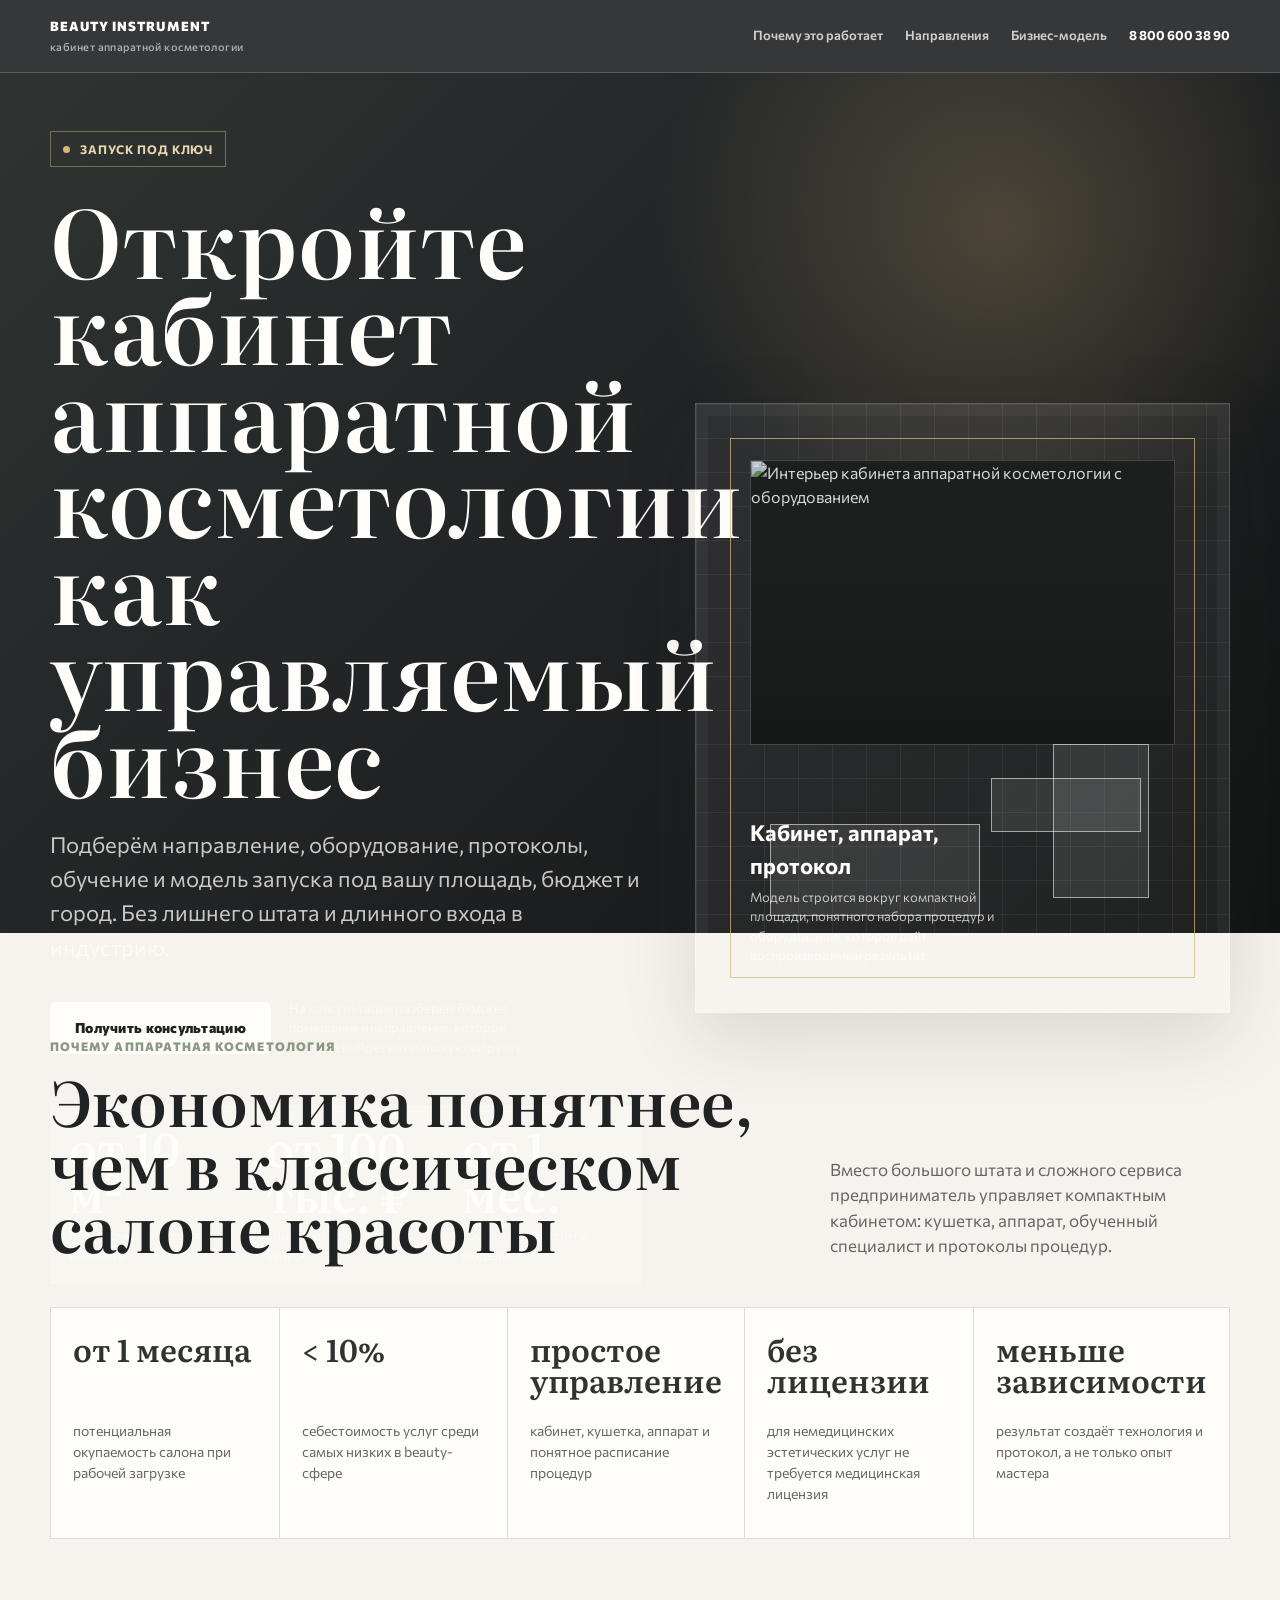
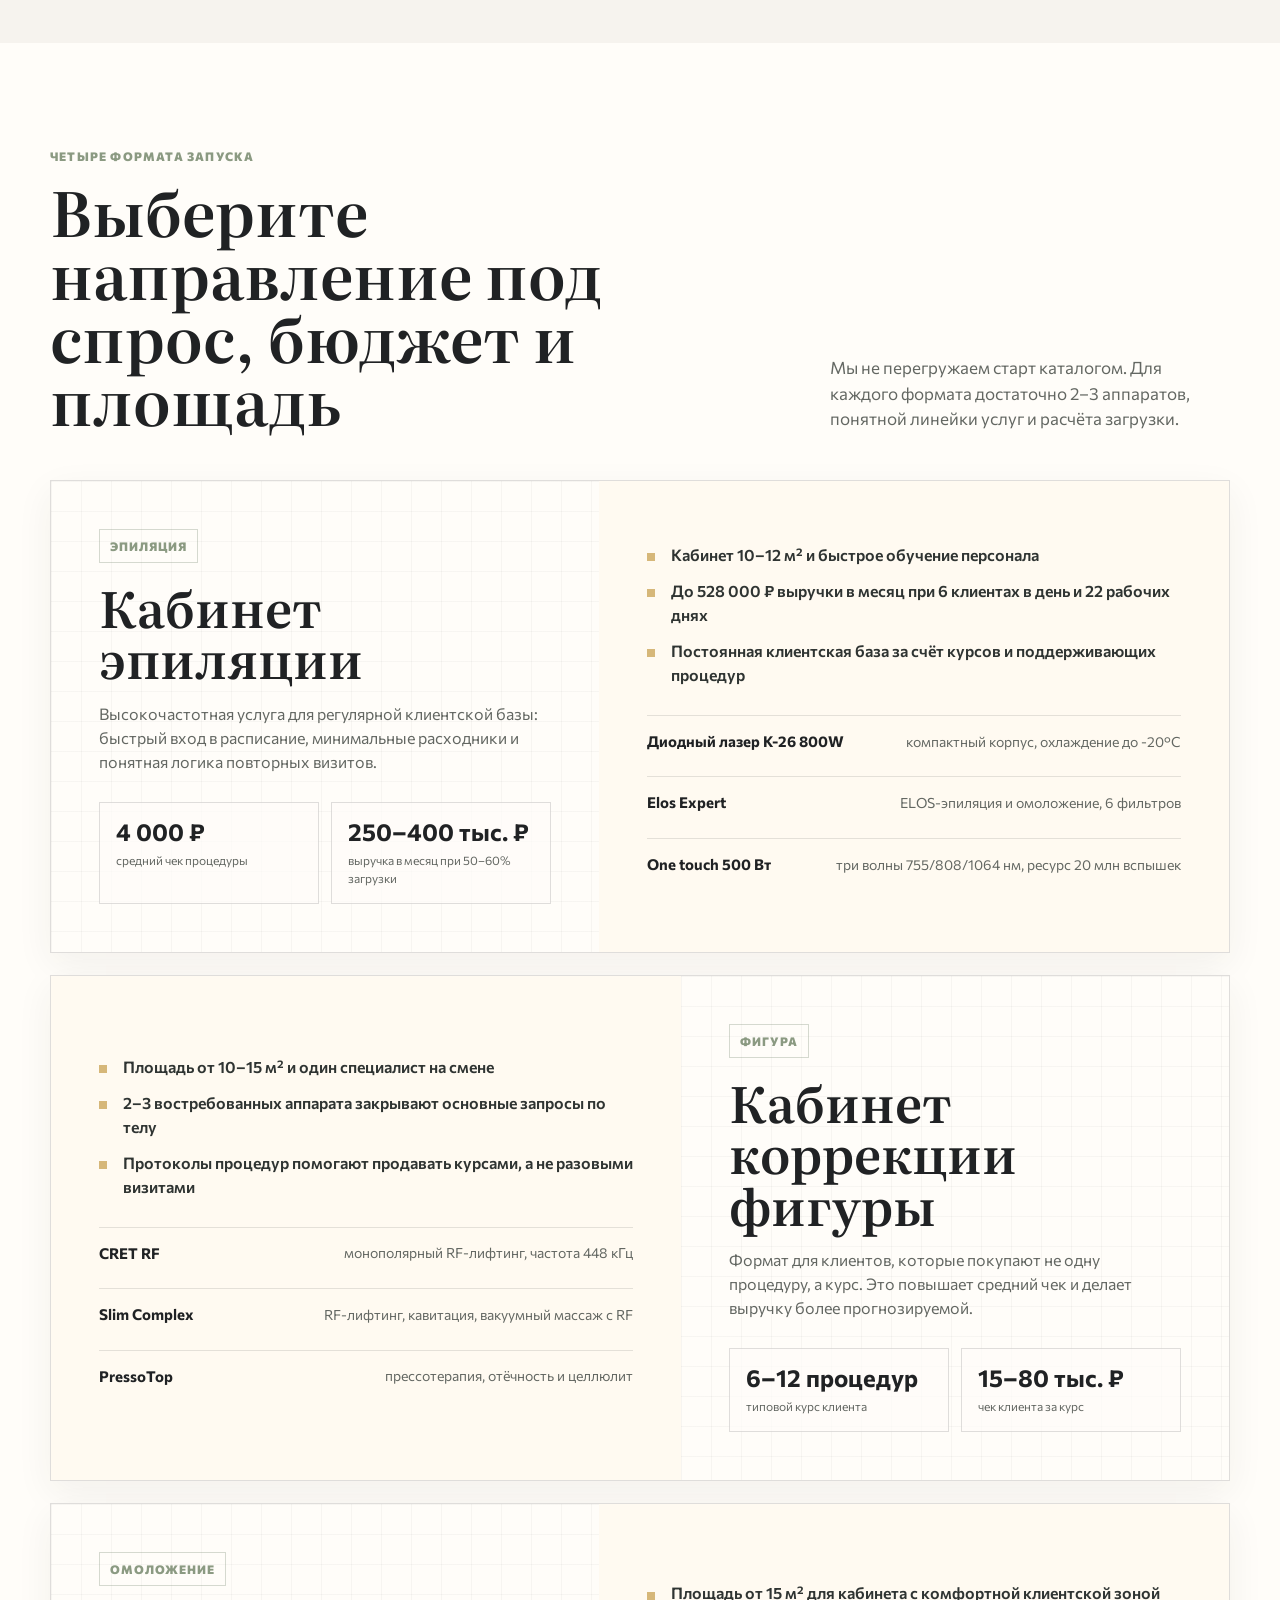
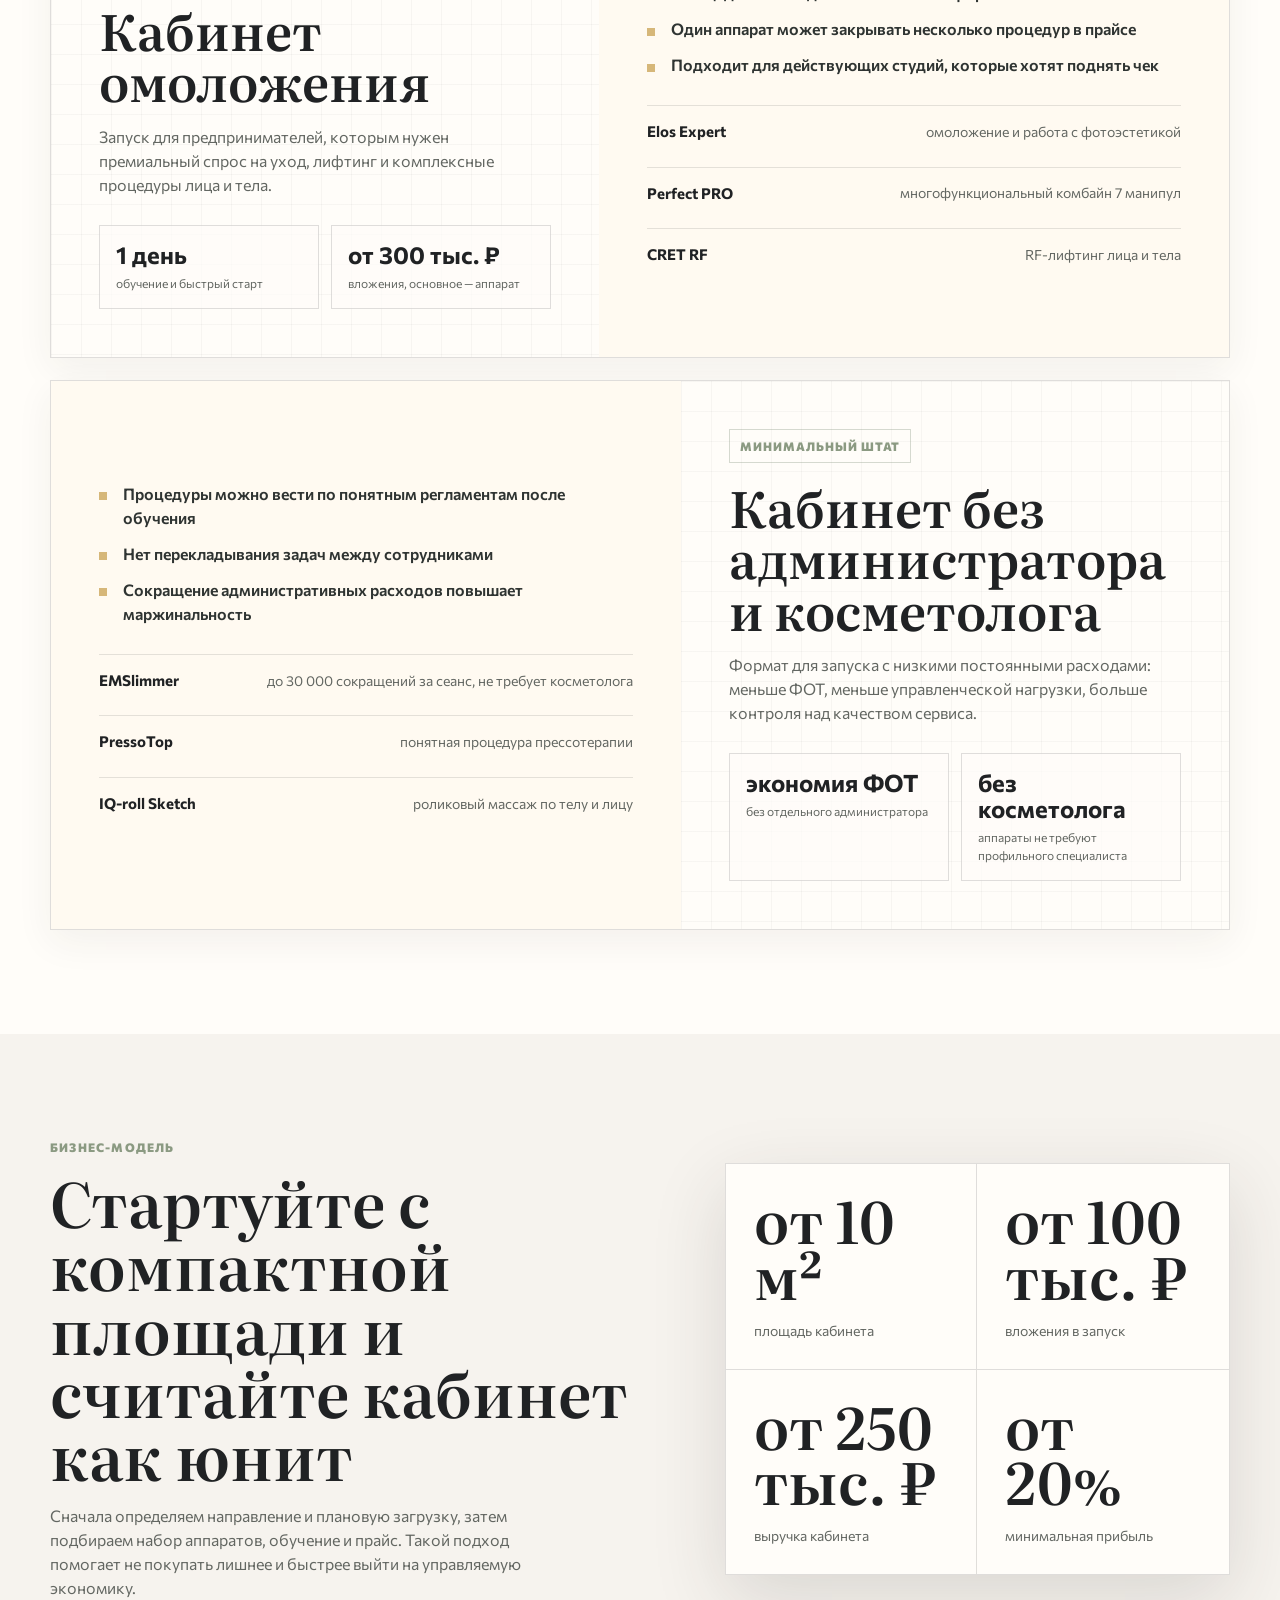
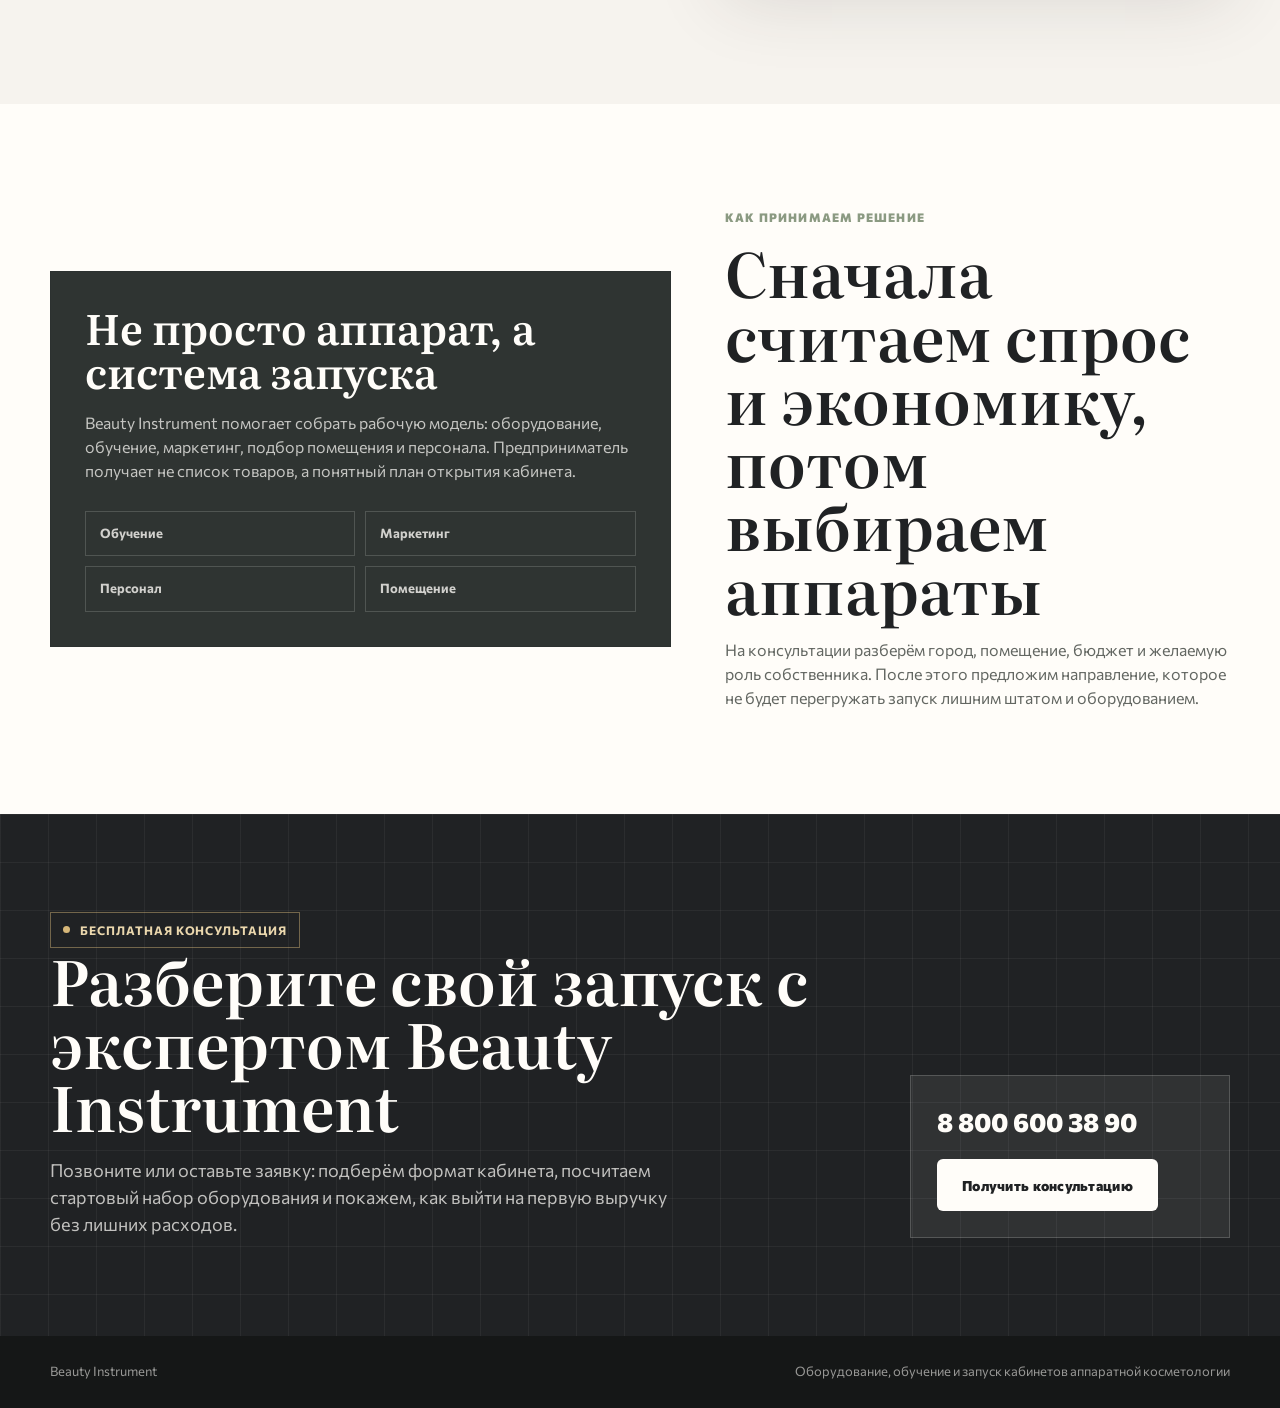
==== index.html @ 7bd79a5d "Build franchise landing page" ====
<!doctype html>
<html lang="ru">
<head>
  <meta charset="utf-8">
  <meta name="viewport" content="width=device-width, initial-scale=1">
  <meta name="description" content="Запуск кабинета аппаратной косметологии: оборудование, обучение, протоколы и бизнес-модель для предпринимателей.">
  <title>Запуск кабинета аппаратной косметологии | Beauty Instrument</title>
  <link rel="preconnect" href="https://fonts.googleapis.com">
  <link rel="preconnect" href="https://fonts.gstatic.com" crossorigin>
  <link href="https://fonts.googleapis.com/css2?family=Commissioner:wght@400;500;600;700;800&family=Literata:opsz,wght@7..72,500;7..72,600&display=swap" rel="stylesheet">
  <style>
    :root {
      --ink: #202224;
      --muted: #636762;
      --soft: #f6f3ee;
      --porcelain: #fffdf9;
      --champagne: #d6b779;
      --sage: #8b9a82;
      --graphite: #2f3432;
      --line: rgba(32, 34, 36, .14);
      --shadow: 0 24px 70px rgba(48, 45, 39, .14);
      --radius: 6px;
      --max: 1180px;
    }

    * {
      box-sizing: border-box;
    }

    html {
      scroll-behavior: smooth;
    }

    body {
      margin: 0;
      color: var(--ink);
      background: var(--porcelain);
      font-family: "Commissioner", system-ui, -apple-system, BlinkMacSystemFont, "Segoe UI", sans-serif;
      line-height: 1.5;
      text-rendering: optimizeLegibility;
    }

    body::before {
      content: "";
      position: fixed;
      inset: 0;
      pointer-events: none;
      opacity: .38;
      background-image:
        linear-gradient(rgba(32, 34, 36, .045) 1px, transparent 1px),
        linear-gradient(90deg, rgba(32, 34, 36, .045) 1px, transparent 1px);
      background-size: 48px 48px;
      mask-image: linear-gradient(to bottom, #000 0%, transparent 70%);
      z-index: -1;
    }

    a {
      color: inherit;
      text-decoration: none;
    }

    img {
      display: block;
      max-width: 100%;
    }

    .page {
      overflow: hidden;
    }

    .nav {
      position: sticky;
      top: 0;
      z-index: 20;
      border-bottom: 1px solid rgba(255, 255, 255, .18);
      background: rgba(32, 34, 36, .9);
      color: #fffdf9;
      backdrop-filter: blur(18px);
    }

    .nav__inner {
      width: min(var(--max), calc(100% - 40px));
      min-height: 72px;
      margin: 0 auto;
      display: flex;
      align-items: center;
      justify-content: space-between;
      gap: 24px;
    }

    .brand {
      display: grid;
      gap: 2px;
      font-weight: 800;
      letter-spacing: .08em;
      text-transform: uppercase;
      font-size: 13px;
    }

    .brand span {
      color: rgba(255, 253, 249, .62);
      font-size: 11px;
      font-weight: 500;
      letter-spacing: .04em;
      text-transform: none;
    }

    .nav__links {
      display: flex;
      align-items: center;
      gap: 22px;
      color: rgba(255, 253, 249, .76);
      font-size: 13px;
      font-weight: 600;
    }

    .nav__phone {
      color: #fffdf9;
      font-weight: 700;
      white-space: nowrap;
    }

    .button {
      display: inline-flex;
      align-items: center;
      justify-content: center;
      min-height: 52px;
      padding: 0 24px;
      border: 1px solid transparent;
      border-radius: var(--radius);
      background: var(--ink);
      color: #fffdf9;
      font-size: 14px;
      font-weight: 800;
      letter-spacing: .02em;
      cursor: pointer;
      transition: transform .2s ease, box-shadow .2s ease, background .2s ease;
    }

    .button:hover {
      transform: translateY(-2px);
      box-shadow: 0 18px 38px rgba(32, 34, 36, .18);
      background: #111313;
    }

    .button:focus-visible,
    a:focus-visible {
      outline: 3px solid rgba(214, 183, 121, .78);
      outline-offset: 4px;
    }

    .button--light {
      background: #fffdf9;
      color: var(--ink);
      border-color: rgba(255, 253, 249, .42);
    }

    .button--light:hover {
      background: #f8efe0;
    }

    .hero {
      background:
        radial-gradient(circle at 78% 18%, rgba(214, 183, 121, .24), transparent 28%),
        linear-gradient(135deg, #2f3432 0%, #202224 52%, #121414 100%);
      color: #fffdf9;
    }

    .hero__inner {
      width: min(var(--max), calc(100% - 40px));
      min-height: calc(100vh - 72px);
      max-height: 860px;
      margin: 0 auto;
      display: grid;
      grid-template-columns: minmax(0, 1.05fr) minmax(360px, .95fr);
      gap: 54px;
      align-items: center;
      padding: 58px 0 70px;
    }

    .kicker {
      display: inline-flex;
      width: fit-content;
      align-items: center;
      gap: 10px;
      padding: 8px 12px;
      border: 1px solid rgba(214, 183, 121, .46);
      color: #ead7ad;
      font-size: 12px;
      font-weight: 700;
      letter-spacing: .08em;
      text-transform: uppercase;
    }

    .kicker::before {
      content: "";
      width: 7px;
      height: 7px;
      background: var(--champagne);
      border-radius: 50%;
    }

    h1,
    h2,
    h3,
    p {
      margin: 0;
    }

    h1 {
      max-width: 790px;
      margin-top: 28px;
      font-family: "Literata", Georgia, serif;
      font-size: clamp(44px, 7.4vw, 94px);
      line-height: .92;
      font-weight: 600;
    }

    .hero__lead {
      max-width: 610px;
      margin-top: 28px;
      color: rgba(255, 253, 249, .76);
      font-size: clamp(18px, 2vw, 22px);
      line-height: 1.55;
    }

    .hero__actions {
      display: flex;
      align-items: center;
      gap: 18px;
      flex-wrap: wrap;
      margin-top: 34px;
    }

    .hero__note {
      max-width: 260px;
      color: rgba(255, 253, 249, .62);
      font-size: 13px;
    }

    .hero__stats {
      display: grid;
      grid-template-columns: repeat(3, 1fr);
      gap: 1px;
      max-width: 650px;
      margin-top: 48px;
      background: rgba(255, 253, 249, .14);
      border: 1px solid rgba(255, 253, 249, .16);
    }

    .hero__stat {
      min-height: 116px;
      padding: 18px;
      background: rgba(255, 253, 249, .055);
    }

    .hero__stat strong {
      display: block;
      color: #fffdf9;
      font-family: "Literata", Georgia, serif;
      font-size: clamp(28px, 4vw, 46px);
      line-height: 1;
      font-weight: 600;
    }

    .hero__stat span {
      display: block;
      margin-top: 10px;
      color: rgba(255, 253, 249, .68);
      font-size: 13px;
    }

    .cabinet-map {
      position: relative;
      min-height: 610px;
      border: 1px solid rgba(255, 253, 249, .18);
      background:
        linear-gradient(90deg, rgba(255, 253, 249, .06) 1px, transparent 1px),
        linear-gradient(rgba(255, 253, 249, .06) 1px, transparent 1px),
        rgba(255, 253, 249, .055);
      background-size: 34px 34px;
      box-shadow: inset 0 0 0 12px rgba(255, 253, 249, .035), var(--shadow);
      overflow: hidden;
    }

    .cabinet-map::before {
      content: "";
      position: absolute;
      inset: 34px;
      border: 1px solid rgba(214, 183, 121, .72);
    }

    .cabinet-map__photo {
      position: absolute;
      left: 54px;
      right: 54px;
      top: 56px;
      height: 285px;
      overflow: hidden;
      border: 1px solid rgba(255, 253, 249, .18);
      background: #1c1f1e;
    }

    .cabinet-map__photo img {
      width: 100%;
      height: 100%;
      object-fit: cover;
      opacity: .82;
      filter: saturate(.82) contrast(1.02);
    }

    .cabinet-map__photo::after {
      content: "";
      position: absolute;
      inset: 0;
      background: linear-gradient(to bottom, transparent 40%, rgba(18, 20, 20, .58));
    }

    .cabinet-map__bed,
    .cabinet-map__device,
    .cabinet-map__desk {
      position: absolute;
      border: 1px solid rgba(255, 253, 249, .55);
      background: rgba(255, 253, 249, .09);
    }

    .cabinet-map__bed {
      left: 74px;
      bottom: 96px;
      width: 210px;
      height: 92px;
    }

    .cabinet-map__device {
      right: 80px;
      bottom: 114px;
      width: 96px;
      height: 154px;
    }

    .cabinet-map__desk {
      right: 88px;
      top: 374px;
      width: 150px;
      height: 54px;
    }

    .cabinet-map__label {
      position: absolute;
      left: 54px;
      bottom: 46px;
      max-width: 270px;
      color: rgba(255, 253, 249, .72);
      font-size: 13px;
    }

    .cabinet-map__label strong {
      display: block;
      margin-bottom: 6px;
      color: #fffdf9;
      font-size: 22px;
    }

    .section {
      padding: 104px 0;
    }

    .section--soft {
      background: var(--soft);
    }

    .wrap {
      width: min(var(--max), calc(100% - 40px));
      margin: 0 auto;
    }

    .section-head {
      display: grid;
      grid-template-columns: minmax(0, .88fr) minmax(260px, .48fr);
      gap: 48px;
      align-items: end;
      margin-bottom: 48px;
    }

    .section-label {
      display: block;
      margin-bottom: 14px;
      color: var(--sage);
      font-size: 12px;
      font-weight: 800;
      letter-spacing: .1em;
      text-transform: uppercase;
    }

    h2 {
      font-family: "Literata", Georgia, serif;
      font-size: clamp(34px, 5vw, 62px);
      line-height: 1.02;
      font-weight: 600;
    }

    .section-head p {
      color: var(--muted);
      font-size: 17px;
    }

    .why-grid {
      display: grid;
      grid-template-columns: repeat(5, 1fr);
      border: 1px solid var(--line);
      background: var(--porcelain);
    }

    .why-card {
      min-height: 230px;
      padding: 26px 22px;
      border-right: 1px solid var(--line);
    }

    .why-card:last-child {
      border-right: 0;
    }

    .why-card strong {
      display: block;
      min-height: 64px;
      font-family: "Literata", Georgia, serif;
      font-size: 31px;
      line-height: 1;
      font-weight: 600;
      color: var(--graphite);
    }

    .why-card span {
      display: block;
      margin-top: 22px;
      color: var(--muted);
      font-size: 14px;
    }

    .directions {
      display: grid;
      gap: 22px;
    }

    .direction {
      display: grid;
      grid-template-columns: 1fr 1.15fr;
      min-height: 430px;
      border: 1px solid var(--line);
      background: var(--porcelain);
      box-shadow: 0 12px 36px rgba(48, 45, 39, .06);
    }

    .direction:nth-child(even) {
      grid-template-columns: 1.15fr 1fr;
    }

    .direction:nth-child(even) .direction__intro {
      order: 2;
    }

    .direction__intro {
      padding: clamp(28px, 5vw, 48px);
      display: flex;
      flex-direction: column;
      justify-content: space-between;
      gap: 28px;
      background:
        linear-gradient(90deg, rgba(32, 34, 36, .035) 1px, transparent 1px),
        linear-gradient(rgba(32, 34, 36, .035) 1px, transparent 1px);
      background-size: 30px 30px;
    }

    .direction__tag {
      display: inline-flex;
      width: fit-content;
      padding: 7px 10px;
      border: 1px solid rgba(139, 154, 130, .36);
      color: var(--sage);
      font-size: 12px;
      font-weight: 800;
      letter-spacing: .08em;
      text-transform: uppercase;
    }

    h3 {
      margin-top: 18px;
      font-family: "Literata", Georgia, serif;
      font-size: clamp(30px, 4vw, 50px);
      line-height: 1.03;
      font-weight: 600;
    }

    .direction__text {
      max-width: 520px;
      margin-top: 18px;
      color: var(--muted);
      font-size: 16px;
    }

    .direction__metrics {
      display: grid;
      grid-template-columns: repeat(2, 1fr);
      gap: 12px;
    }

    .metric {
      padding: 16px;
      border: 1px solid var(--line);
      background: rgba(255, 253, 249, .7);
    }

    .metric strong {
      display: block;
      font-size: 24px;
      line-height: 1.08;
    }

    .metric span {
      display: block;
      margin-top: 6px;
      color: var(--muted);
      font-size: 12px;
    }

    .direction__details {
      padding: clamp(28px, 5vw, 48px);
      display: grid;
      align-content: center;
      gap: 28px;
      background: #fffaf1;
    }

    .benefits {
      display: grid;
      gap: 12px;
      margin: 0;
      padding: 0;
      list-style: none;
    }

    .benefits li {
      position: relative;
      padding-left: 24px;
      color: var(--graphite);
      font-weight: 600;
    }

    .benefits li::before {
      content: "";
      position: absolute;
      left: 0;
      top: .65em;
      width: 8px;
      height: 8px;
      background: var(--champagne);
    }

    .device-list {
      display: grid;
      gap: 10px;
    }

    .device {
      display: flex;
      align-items: center;
      justify-content: space-between;
      gap: 16px;
      padding: 14px 0;
      border-top: 1px solid rgba(32, 34, 36, .12);
      color: var(--muted);
      font-size: 14px;
    }

    .device strong {
      color: var(--ink);
      font-size: 15px;
    }

    .model {
      display: grid;
      grid-template-columns: minmax(0, .86fr) minmax(340px, .7fr);
      gap: 54px;
      align-items: center;
    }

    .model-board {
      display: grid;
      grid-template-columns: repeat(2, 1fr);
      border: 1px solid var(--line);
      background: #fffdf9;
      box-shadow: var(--shadow);
    }

    .model-cell {
      min-height: 190px;
      padding: 28px;
      border-right: 1px solid var(--line);
      border-bottom: 1px solid var(--line);
    }

    .model-cell:nth-child(2n) {
      border-right: 0;
    }

    .model-cell:nth-last-child(-n+2) {
      border-bottom: 0;
    }

    .model-cell strong {
      display: block;
      font-family: "Literata", Georgia, serif;
      font-size: clamp(34px, 5vw, 58px);
      line-height: .96;
      font-weight: 600;
    }

    .model-cell span {
      display: block;
      margin-top: 16px;
      color: var(--muted);
      font-size: 14px;
    }

    .support-card {
      padding: 34px;
      border: 1px solid var(--line);
      background: var(--graphite);
      color: #fffdf9;
    }

    .support-card h3 {
      margin: 0;
      font-size: clamp(28px, 4vw, 42px);
    }

    .support-card p {
      margin-top: 18px;
      color: rgba(255, 253, 249, .72);
    }

    .support-list {
      display: grid;
      grid-template-columns: repeat(2, 1fr);
      gap: 10px;
      margin-top: 28px;
    }

    .support-list span {
      padding: 12px 14px;
      border: 1px solid rgba(255, 253, 249, .16);
      color: rgba(255, 253, 249, .78);
      font-size: 13px;
      font-weight: 700;
    }

    .cta {
      padding: 98px 0;
      background:
        linear-gradient(90deg, rgba(255, 253, 249, .05) 1px, transparent 1px),
        linear-gradient(rgba(255, 253, 249, .05) 1px, transparent 1px),
        var(--ink);
      background-size: 48px 48px;
      color: #fffdf9;
    }

    .cta__inner {
      width: min(var(--max), calc(100% - 40px));
      margin: 0 auto;
      display: grid;
      grid-template-columns: minmax(0, 1fr) auto;
      gap: 42px;
      align-items: end;
    }

    .cta h2 {
      max-width: 780px;
    }

    .cta p {
      max-width: 620px;
      margin-top: 20px;
      color: rgba(255, 253, 249, .72);
      font-size: 18px;
    }

    .cta__panel {
      min-width: 320px;
      padding: 26px;
      border: 1px solid rgba(255, 253, 249, .18);
      background: rgba(255, 253, 249, .07);
    }

    .cta__phone {
      display: block;
      margin-bottom: 18px;
      font-size: 26px;
      font-weight: 800;
      white-space: nowrap;
    }

    .footer {
      padding: 26px 0;
      background: #151717;
      color: rgba(255, 253, 249, .56);
      font-size: 13px;
    }

    .footer .wrap {
      display: flex;
      align-items: center;
      justify-content: space-between;
      gap: 20px;
      flex-wrap: wrap;
    }

    @media (prefers-reduced-motion: reduce) {
      *,
      *::before,
      *::after {
        scroll-behavior: auto !important;
        transition: none !important;
      }
    }

    @media (max-width: 1020px) {
      .nav__links {
        display: none;
      }

      .hero__inner,
      .section-head,
      .model,
      .cta__inner {
        grid-template-columns: 1fr;
      }

      .hero__inner {
        min-height: auto;
        max-height: none;
      }

      .cabinet-map {
        min-height: 520px;
      }

      .why-grid {
        grid-template-columns: repeat(2, 1fr);
      }

      .why-card {
        border-bottom: 1px solid var(--line);
      }

      .why-card:nth-child(2n) {
        border-right: 0;
      }

      .direction,
      .direction:nth-child(even) {
        grid-template-columns: 1fr;
      }

      .direction:nth-child(even) .direction__intro {
        order: 0;
      }
    }

    @media (max-width: 680px) {
      .nav__inner,
      .wrap,
      .hero__inner,
      .cta__inner {
        width: min(100% - 28px, var(--max));
      }

      .nav__inner {
        min-height: 64px;
      }

      .nav__phone {
        font-size: 13px;
      }

      .hero__inner,
      .section {
        padding-top: 54px;
        padding-bottom: 58px;
      }

      h1 {
        font-size: clamp(42px, 13vw, 60px);
      }

      .hero__stats,
      .why-grid,
      .direction__metrics,
      .model-board,
      .support-list {
        grid-template-columns: 1fr;
      }

      .hero__stat,
      .why-card,
      .model-cell {
        min-height: auto;
      }

      .cabinet-map {
        min-height: 430px;
      }

      .cabinet-map::before {
        inset: 18px;
      }

      .cabinet-map__photo {
        left: 30px;
        right: 30px;
        top: 34px;
        height: 210px;
      }

      .cabinet-map__bed {
        left: 36px;
        bottom: 92px;
        width: 152px;
        height: 70px;
      }

      .cabinet-map__device {
        right: 38px;
        bottom: 102px;
        width: 72px;
        height: 112px;
      }

      .cabinet-map__desk {
        display: none;
      }

      .cabinet-map__label {
        left: 30px;
        right: 30px;
        bottom: 28px;
      }

      .why-card,
      .model-cell {
        border-right: 0;
      }

      .model-cell {
        border-bottom: 1px solid var(--line) !important;
      }

      .model-cell:last-child {
        border-bottom: 0 !important;
      }

      .device {
        display: grid;
        gap: 6px;
      }

      .cta {
        padding: 64px 0;
      }

      .cta__panel {
        min-width: 0;
      }

      .button {
        width: 100%;
      }
    }
  </style>
</head>
<body>
  <div class="page">
    <nav class="nav" aria-label="Основная навигация">
      <div class="nav__inner">
        <a class="brand" href="#top" aria-label="Beauty Instrument">
          Beauty Instrument
          <span>кабинет аппаратной косметологии</span>
        </a>
        <div class="nav__links" aria-label="Разделы страницы">
          <a href="#why">Почему это работает</a>
          <a href="#directions">Направления</a>
          <a href="#model">Бизнес-модель</a>
          <a class="nav__phone" href="tel:88006003890">8 800 600 38 90</a>
        </div>
      </div>
    </nav>

    <header class="hero" id="top">
      <div class="hero__inner">
        <div>
          <span class="kicker">Запуск под ключ</span>
          <h1>Откройте кабинет аппаратной косметологии как управляемый бизнес</h1>
          <p class="hero__lead">Подберём направление, оборудование, протоколы, обучение и модель запуска под вашу площадь, бюджет и город. Без лишнего штата и длинного входа в индустрию.</p>
          <div class="hero__actions">
            <a class="button button--light" href="#consult">Получить консультацию</a>
            <p class="hero__note">На консультации разберём бюджет, помещение и направление, которое быстрее выйдет на плановую загрузку.</p>
          </div>
          <div class="hero__stats" aria-label="Ключевые показатели">
            <div class="hero__stat">
              <strong>от 10 м²</strong>
              <span>достаточно для старта кабинета</span>
            </div>
            <div class="hero__stat">
              <strong>от 100 тыс. ₽</strong>
              <span>вложения в базовый запуск</span>
            </div>
            <div class="hero__stat">
              <strong>от 1 мес.</strong>
              <span>срок окупаемости по модели</span>
            </div>
          </div>
        </div>

        <div class="cabinet-map" aria-label="Визуальная схема кабинета аппаратной косметологии">
          <div class="cabinet-map__photo">
            <img src="https://optim.tildacdn.com/tild6366-6331-4166-a561-336236633035/-/resize/515x/-/format/webp/ChatGPT_Image_25__20.png.webp" alt="Интерьер кабинета аппаратной косметологии с оборудованием">
          </div>
          <div class="cabinet-map__bed" aria-hidden="true"></div>
          <div class="cabinet-map__device" aria-hidden="true"></div>
          <div class="cabinet-map__desk" aria-hidden="true"></div>
          <p class="cabinet-map__label"><strong>Кабинет, аппарат, протокол</strong>Модель строится вокруг компактной площади, понятного набора процедур и оборудования, которое даёт воспроизводимый результат.</p>
        </div>
      </div>
    </header>

    <main>
      <section class="section section--soft" id="why">
        <div class="wrap">
          <div class="section-head">
            <div>
              <span class="section-label">Почему аппаратная косметология</span>
              <h2>Экономика понятнее, чем в классическом салоне красоты</h2>
            </div>
            <p>Вместо большого штата и сложного сервиса предприниматель управляет компактным кабинетом: кушетка, аппарат, обученный специалист и протоколы процедур.</p>
          </div>

          <div class="why-grid">
            <article class="why-card">
              <strong>от 1 месяца</strong>
              <span>потенциальная окупаемость салона при рабочей загрузке</span>
            </article>
            <article class="why-card">
              <strong>&lt; 10%</strong>
              <span>себестоимость услуг среди самых низких в beauty-сфере</span>
            </article>
            <article class="why-card">
              <strong>простое управление</strong>
              <span>кабинет, кушетка, аппарат и понятное расписание процедур</span>
            </article>
            <article class="why-card">
              <strong>без лицензии</strong>
              <span>для немедицинских эстетических услуг не требуется медицинская лицензия</span>
            </article>
            <article class="why-card">
              <strong>меньше зависимости</strong>
              <span>результат создаёт технология и протокол, а не только опыт мастера</span>
            </article>
          </div>
        </div>
      </section>

      <section class="section" id="directions">
        <div class="wrap">
          <div class="section-head">
            <div>
              <span class="section-label">Четыре формата запуска</span>
              <h2>Выберите направление под спрос, бюджет и площадь</h2>
            </div>
            <p>Мы не перегружаем старт каталогом. Для каждого формата достаточно 2–3 аппаратов, понятной линейки услуг и расчёта загрузки.</p>
          </div>

          <div class="directions">
            <article class="direction">
              <div class="direction__intro">
                <div>
                  <span class="direction__tag">Эпиляция</span>
                  <h3>Кабинет эпиляции</h3>
                  <p class="direction__text">Высокочастотная услуга для регулярной клиентской базы: быстрый вход в расписание, минимальные расходники и понятная логика повторных визитов.</p>
                </div>
                <div class="direction__metrics">
                  <div class="metric">
                    <strong>4 000 ₽</strong>
                    <span>средний чек процедуры</span>
                  </div>
                  <div class="metric">
                    <strong>250–400 тыс. ₽</strong>
                    <span>выручка в месяц при 50–60% загрузки</span>
                  </div>
                </div>
              </div>
              <div class="direction__details">
                <ul class="benefits">
                  <li>Кабинет 10–12 м² и быстрое обучение персонала</li>
                  <li>До 528 000 ₽ выручки в месяц при 6 клиентах в день и 22 рабочих днях</li>
                  <li>Постоянная клиентская база за счёт курсов и поддерживающих процедур</li>
                </ul>
                <div class="device-list" aria-label="Главные аппараты для кабинета эпиляции">
                  <div class="device"><strong>Диодный лазер K-26 800W</strong><span>компактный корпус, охлаждение до -20°C</span></div>
                  <div class="device"><strong>Elos Expert</strong><span>ELOS-эпиляция и омоложение, 6 фильтров</span></div>
                  <div class="device"><strong>One touch 500 Вт</strong><span>три волны 755/808/1064 нм, ресурс 20 млн вспышек</span></div>
                </div>
              </div>
            </article>

            <article class="direction">
              <div class="direction__intro">
                <div>
                  <span class="direction__tag">Фигура</span>
                  <h3>Кабинет коррекции фигуры</h3>
                  <p class="direction__text">Формат для клиентов, которые покупают не одну процедуру, а курс. Это повышает средний чек и делает выручку более прогнозируемой.</p>
                </div>
                <div class="direction__metrics">
                  <div class="metric">
                    <strong>6–12 процедур</strong>
                    <span>типовой курс клиента</span>
                  </div>
                  <div class="metric">
                    <strong>15–80 тыс. ₽</strong>
                    <span>чек клиента за курс</span>
                  </div>
                </div>
              </div>
              <div class="direction__details">
                <ul class="benefits">
                  <li>Площадь от 10–15 м² и один специалист на смене</li>
                  <li>2–3 востребованных аппарата закрывают основные запросы по телу</li>
                  <li>Протоколы процедур помогают продавать курсами, а не разовыми визитами</li>
                </ul>
                <div class="device-list" aria-label="Главные аппараты для коррекции фигуры">
                  <div class="device"><strong>CRET RF</strong><span>монополярный RF-лифтинг, частота 448 кГц</span></div>
                  <div class="device"><strong>Slim Complex</strong><span>RF-лифтинг, кавитация, вакуумный массаж с RF</span></div>
                  <div class="device"><strong>PressoTop</strong><span>прессотерапия, отёчность и целлюлит</span></div>
                </div>
              </div>
            </article>

            <article class="direction">
              <div class="direction__intro">
                <div>
                  <span class="direction__tag">Омоложение</span>
                  <h3>Кабинет омоложения</h3>
                  <p class="direction__text">Запуск для предпринимателей, которым нужен премиальный спрос на уход, лифтинг и комплексные процедуры лица и тела.</p>
                </div>
                <div class="direction__metrics">
                  <div class="metric">
                    <strong>1 день</strong>
                    <span>обучение и быстрый старт</span>
                  </div>
                  <div class="metric">
                    <strong>от 300 тыс. ₽</strong>
                    <span>вложения, основное — аппарат</span>
                  </div>
                </div>
              </div>
              <div class="direction__details">
                <ul class="benefits">
                  <li>Площадь от 15 м² для кабинета с комфортной клиентской зоной</li>
                  <li>Один аппарат может закрывать несколько процедур в прайсе</li>
                  <li>Подходит для действующих студий, которые хотят поднять чек</li>
                </ul>
                <div class="device-list" aria-label="Главные аппараты для кабинета омоложения">
                  <div class="device"><strong>Elos Expert</strong><span>омоложение и работа с фотоэстетикой</span></div>
                  <div class="device"><strong>Perfect PRO</strong><span>многофункциональный комбайн 7 манипул</span></div>
                  <div class="device"><strong>CRET RF</strong><span>RF-лифтинг лица и тела</span></div>
                </div>
              </div>
            </article>

            <article class="direction">
              <div class="direction__intro">
                <div>
                  <span class="direction__tag">Минимальный штат</span>
                  <h3>Кабинет без администратора и косметолога</h3>
                  <p class="direction__text">Формат для запуска с низкими постоянными расходами: меньше ФОТ, меньше управленческой нагрузки, больше контроля над качеством сервиса.</p>
                </div>
                <div class="direction__metrics">
                  <div class="metric">
                    <strong>экономия ФОТ</strong>
                    <span>без отдельного администратора</span>
                  </div>
                  <div class="metric">
                    <strong>без косметолога</strong>
                    <span>аппараты не требуют профильного специалиста</span>
                  </div>
                </div>
              </div>
              <div class="direction__details">
                <ul class="benefits">
                  <li>Процедуры можно вести по понятным регламентам после обучения</li>
                  <li>Нет перекладывания задач между сотрудниками</li>
                  <li>Сокращение административных расходов повышает маржинальность</li>
                </ul>
                <div class="device-list" aria-label="Главные аппараты для кабинета без администратора и косметолога">
                  <div class="device"><strong>EMSlimmer</strong><span>до 30 000 сокращений за сеанс, не требует косметолога</span></div>
                  <div class="device"><strong>PressoTop</strong><span>понятная процедура прессотерапии</span></div>
                  <div class="device"><strong>IQ-roll Sketch</strong><span>роликовый массаж по телу и лицу</span></div>
                </div>
              </div>
            </article>
          </div>
        </div>
      </section>

      <section class="section section--soft" id="model">
        <div class="wrap model">
          <div>
            <span class="section-label">Бизнес-модель</span>
            <h2>Стартуйте с компактной площади и считайте кабинет как юнит</h2>
            <p class="direction__text">Сначала определяем направление и плановую загрузку, затем подбираем набор аппаратов, обучение и прайс. Такой подход помогает не покупать лишнее и быстрее выйти на управляемую экономику.</p>
          </div>
          <div class="model-board" aria-label="Показатели бизнес-модели">
            <div class="model-cell">
              <strong>от 10 м²</strong>
              <span>площадь кабинета</span>
            </div>
            <div class="model-cell">
              <strong>от 100 тыс. ₽</strong>
              <span>вложения в запуск</span>
            </div>
            <div class="model-cell">
              <strong>от 250 тыс. ₽</strong>
              <span>выручка кабинета</span>
            </div>
            <div class="model-cell">
              <strong>от 20%</strong>
              <span>минимальная прибыль</span>
            </div>
          </div>
        </div>
      </section>

      <section class="section">
        <div class="wrap model">
          <div class="support-card">
            <h3>Не просто аппарат, а система запуска</h3>
            <p>Beauty Instrument помогает собрать рабочую модель: оборудование, обучение, маркетинг, подбор помещения и персонала. Предприниматель получает не список товаров, а понятный план открытия кабинета.</p>
            <div class="support-list" aria-label="Что входит в сопровождение">
              <span>Обучение</span>
              <span>Маркетинг</span>
              <span>Персонал</span>
              <span>Помещение</span>
            </div>
          </div>
          <div>
            <span class="section-label">Как принимаем решение</span>
            <h2>Сначала считаем спрос и экономику, потом выбираем аппараты</h2>
            <p class="direction__text">На консультации разберём город, помещение, бюджет и желаемую роль собственника. После этого предложим направление, которое не будет перегружать запуск лишним штатом и оборудованием.</p>
          </div>
        </div>
      </section>
    </main>

    <section class="cta" id="consult">
      <div class="cta__inner">
        <div>
          <span class="kicker">Бесплатная консультация</span>
          <h2>Разберите свой запуск с экспертом Beauty Instrument</h2>
          <p>Позвоните или оставьте заявку: подберём формат кабинета, посчитаем стартовый набор оборудования и покажем, как выйти на первую выручку без лишних расходов.</p>
        </div>
        <div class="cta__panel">
          <a class="cta__phone" href="tel:88006003890">8 800 600 38 90</a>
          <a class="button button--light" href="tel:88006003890">Получить консультацию</a>
        </div>
      </div>
    </section>

    <footer class="footer">
      <div class="wrap">
        <span>Beauty Instrument</span>
        <span>Оборудование, обучение и запуск кабинетов аппаратной косметологии</span>
      </div>
    </footer>
  </div>
</body>
</html>
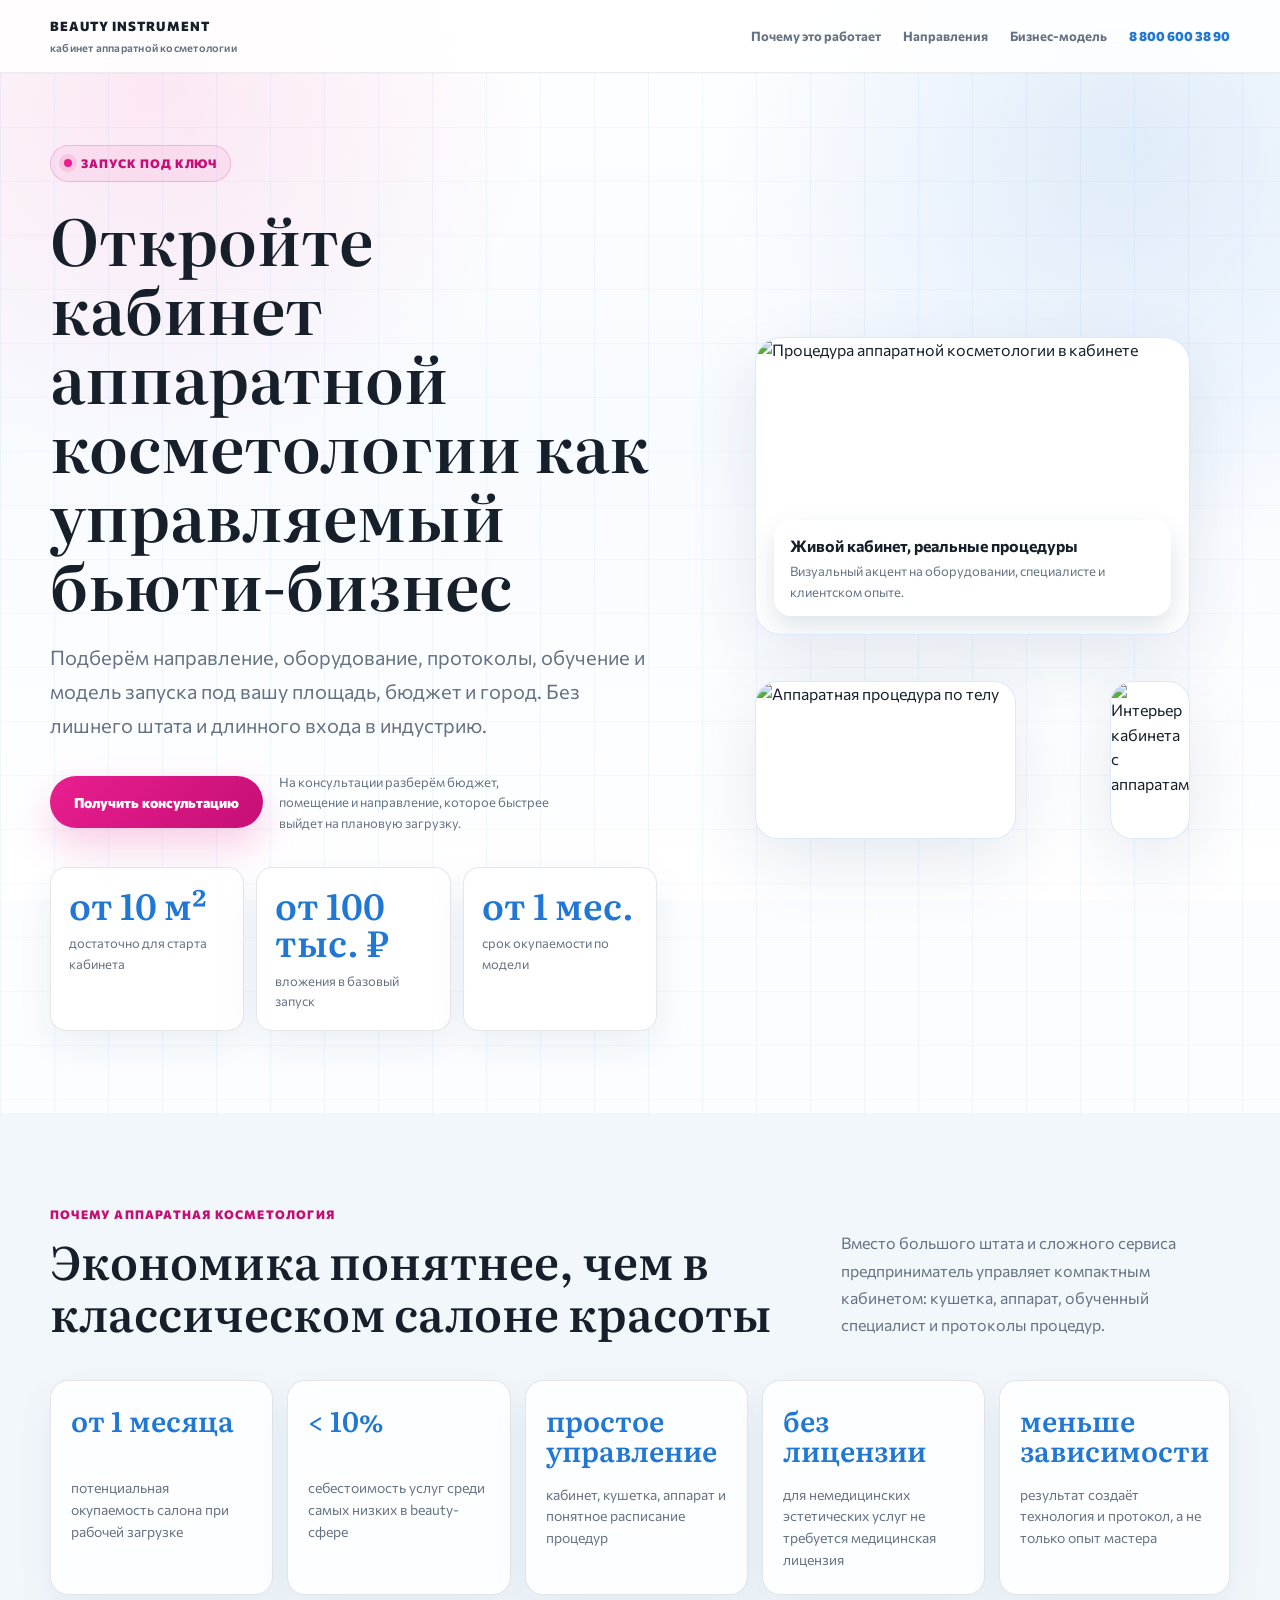
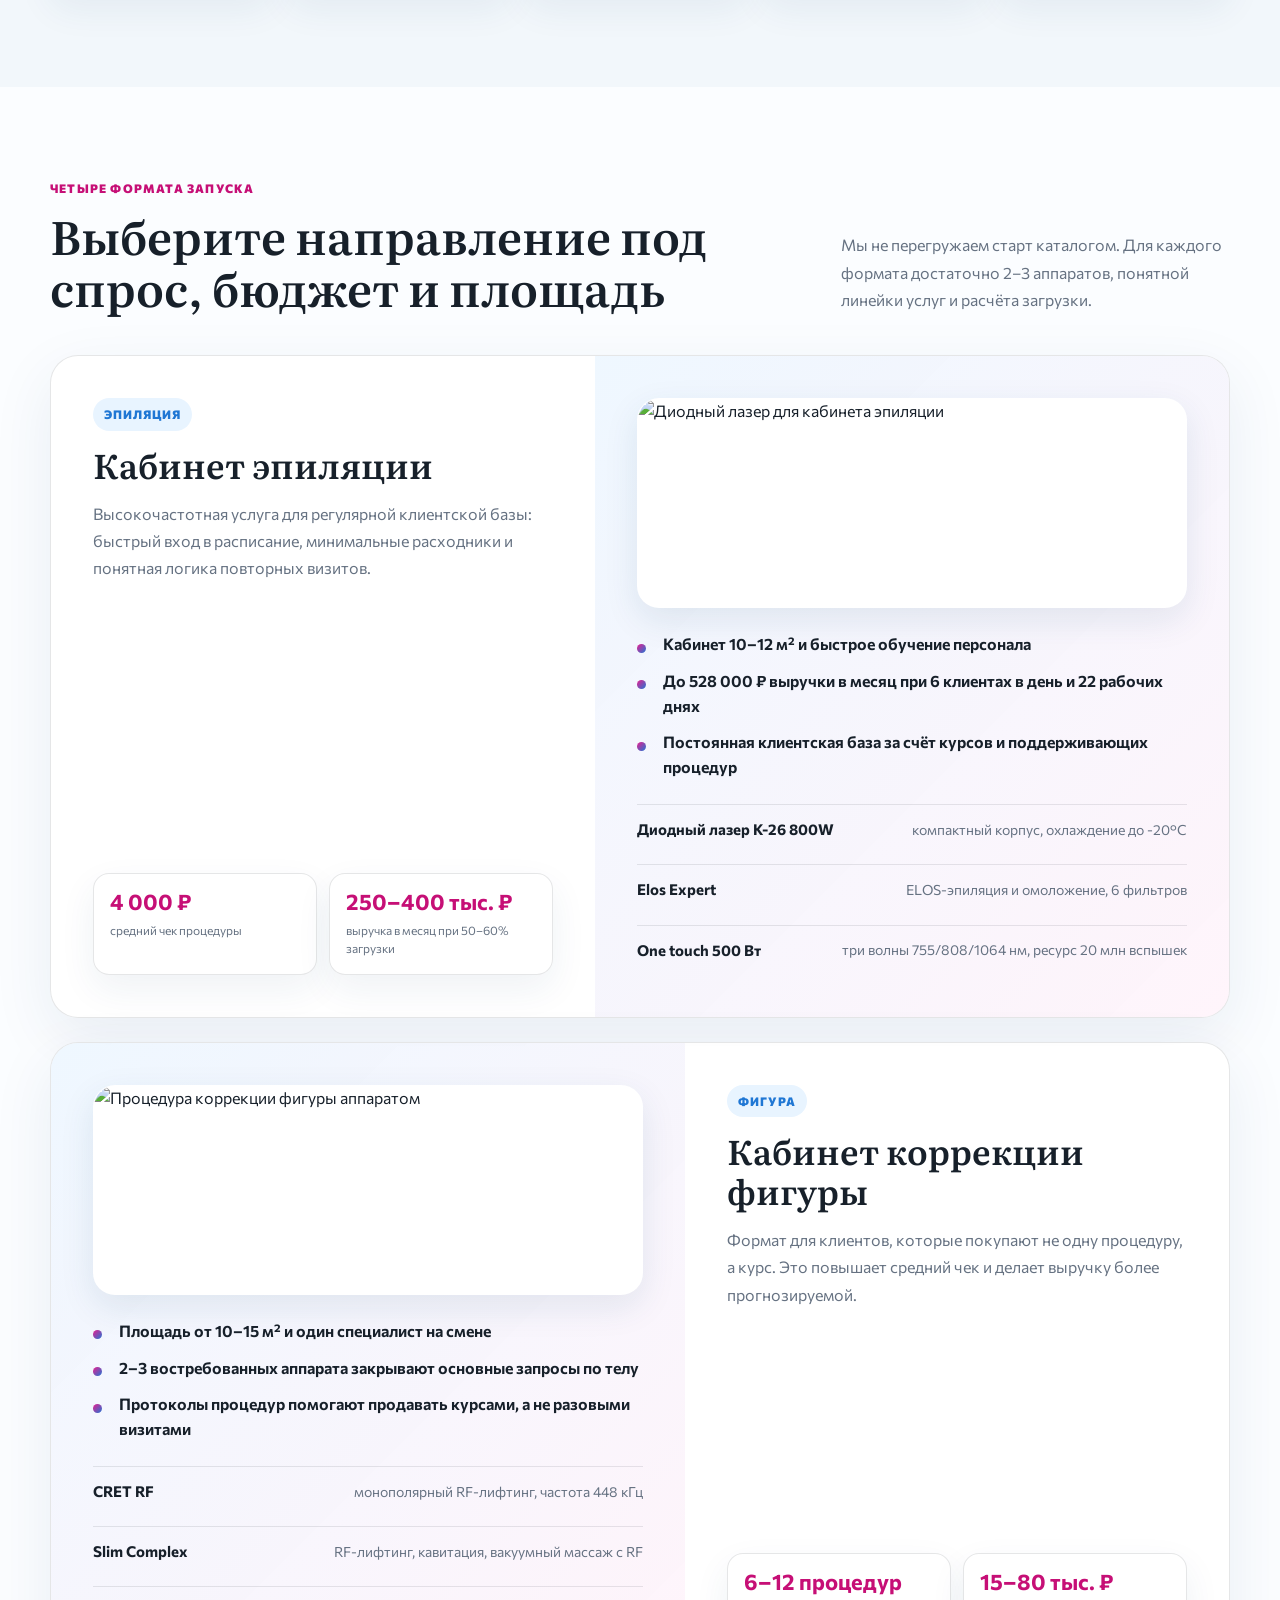
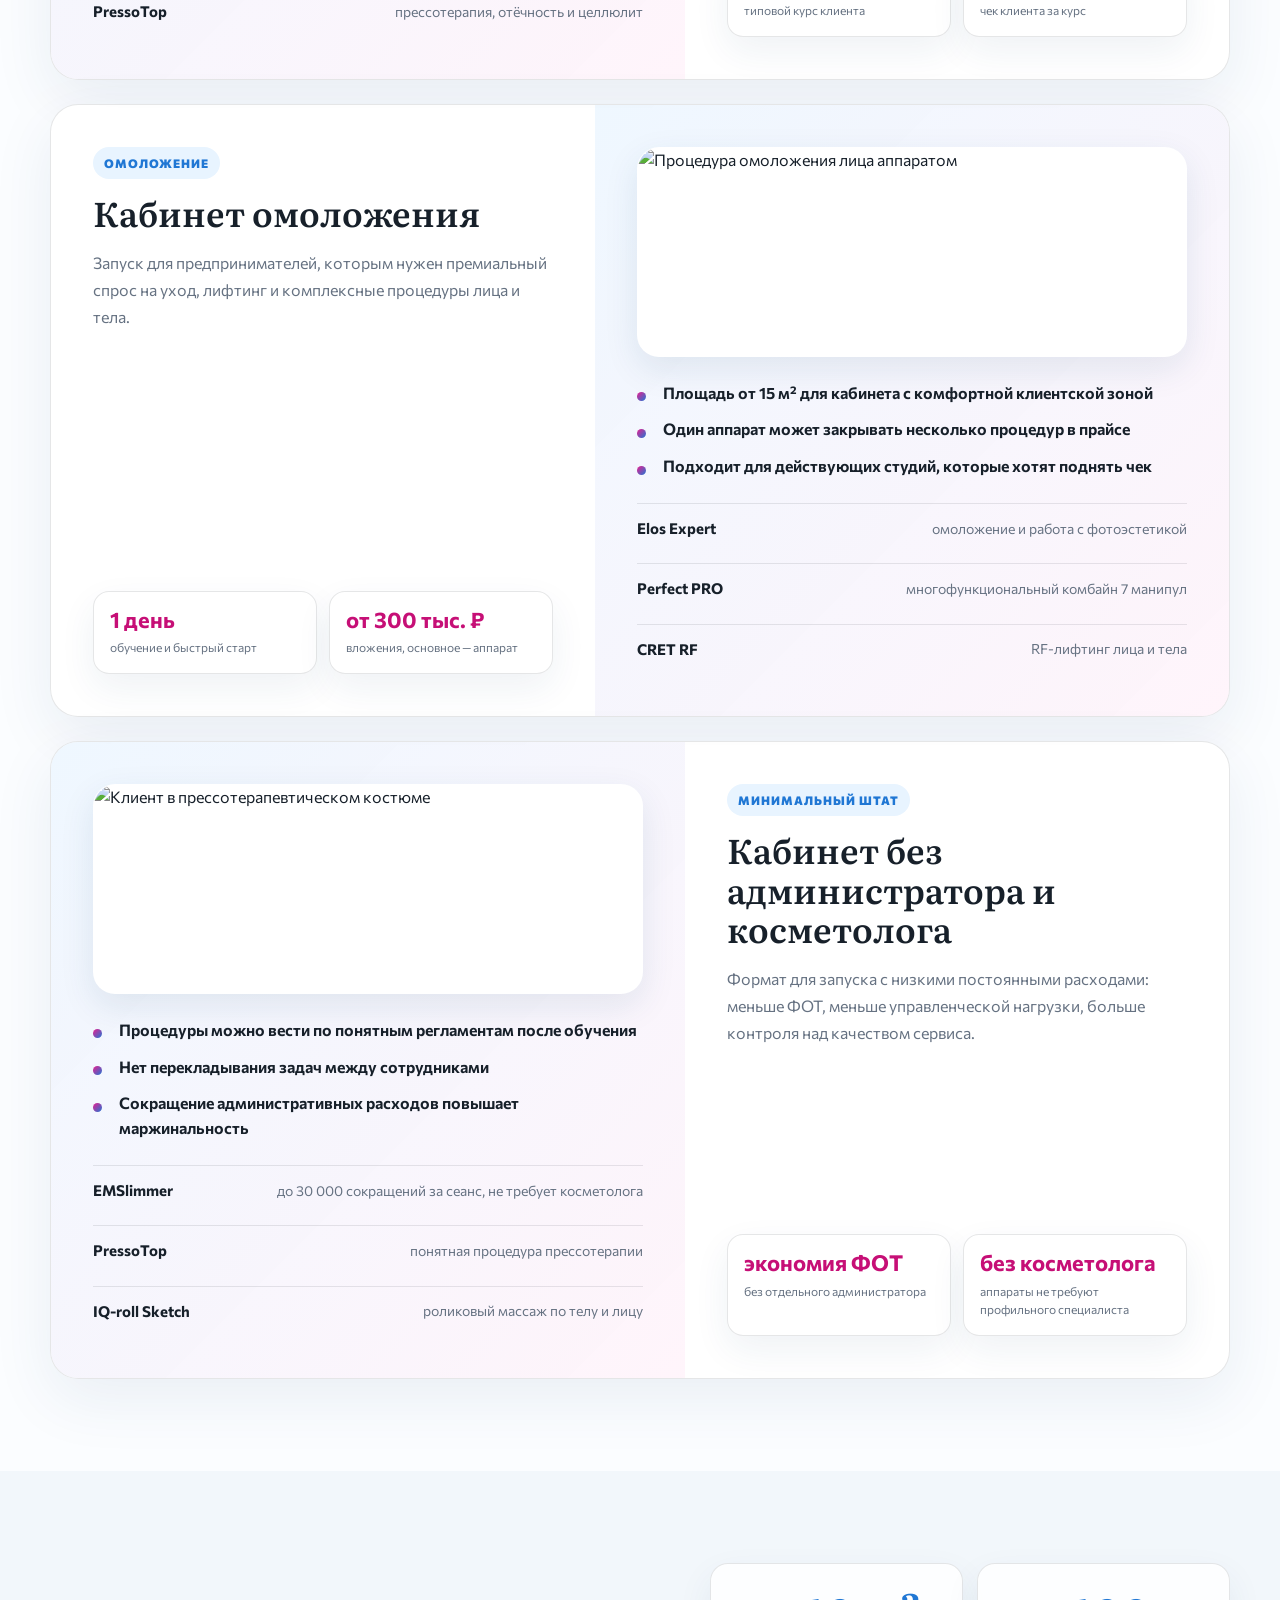
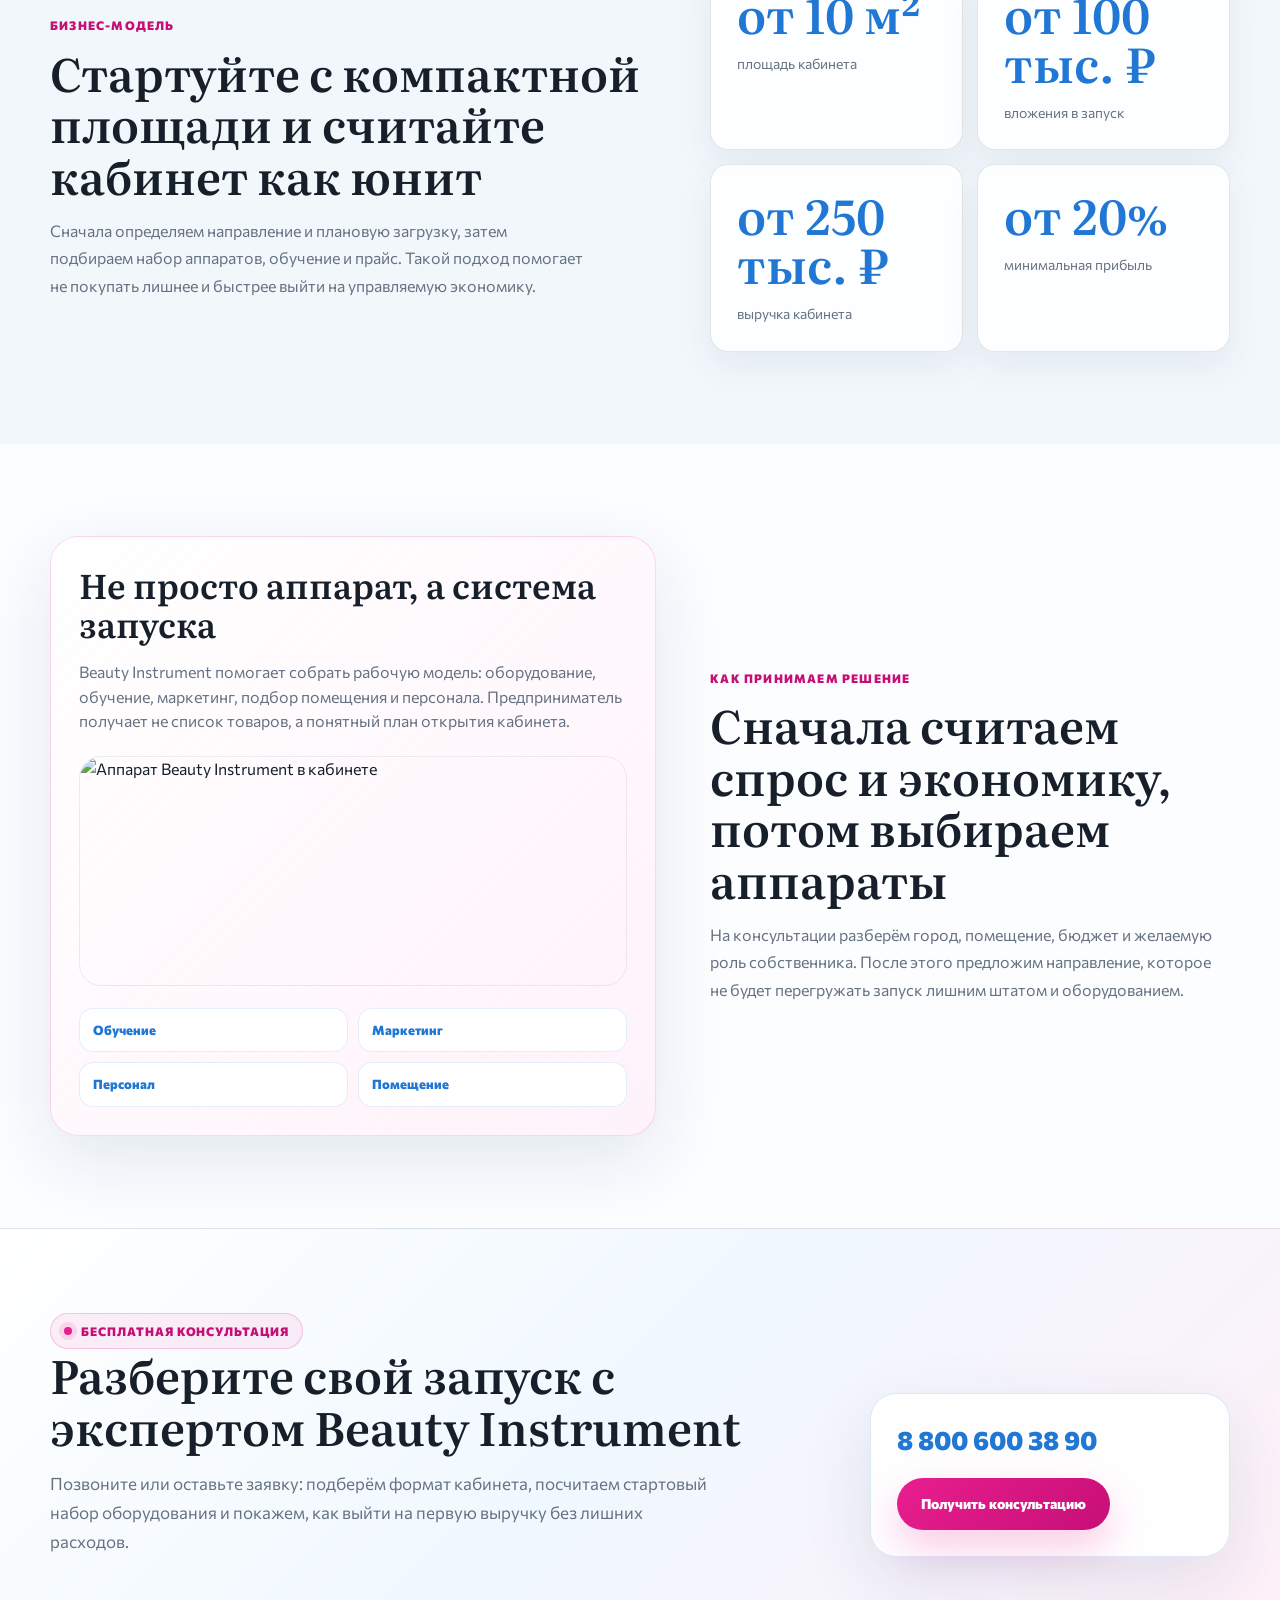
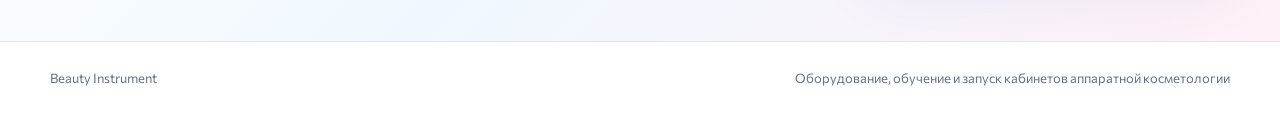
==== commit 6c882228: "Refresh landing design and photos" ====
--- a/index.html
+++ b/index.html
@@ -10,16 +10,18 @@
   <link href="https://fonts.googleapis.com/css2?family=Commissioner:wght@400;500;600;700;800&family=Literata:opsz,wght@7..72,500;7..72,600&display=swap" rel="stylesheet">
   <style>
     :root {
-      --ink: #202224;
-      --muted: #636762;
-      --soft: #f6f3ee;
-      --porcelain: #fffdf9;
-      --champagne: #d6b779;
-      --sage: #8b9a82;
-      --graphite: #2f3432;
-      --line: rgba(32, 34, 36, .14);
-      --shadow: 0 24px 70px rgba(48, 45, 39, .14);
-      --radius: 6px;
+      --text: #17202a;
+      --muted: #667282;
+      --white: #ffffff;
+      --pearl: #fbfdff;
+      --cloud: #f2f7fb;
+      --pink: #e91e8f;
+      --pink-deep: #c60f76;
+      --blue: #2077d4;
+      --blue-soft: #e8f4ff;
+      --line: rgba(23, 32, 42, .11);
+      --shadow: 0 24px 70px rgba(24, 68, 112, .11);
+      --radius: 18px;
       --max: 1180px;
     }
 
@@ -33,10 +35,10 @@
 
     body {
       margin: 0;
-      color: var(--ink);
-      background: var(--porcelain);
+      color: var(--text);
+      background: var(--pearl);
       font-family: "Commissioner", system-ui, -apple-system, BlinkMacSystemFont, "Segoe UI", sans-serif;
-      line-height: 1.5;
+      line-height: 1.55;
       text-rendering: optimizeLegibility;
     }
 
@@ -44,14 +46,12 @@
       content: "";
       position: fixed;
       inset: 0;
+      z-index: -1;
       pointer-events: none;
-      opacity: .38;
-      background-image:
-        linear-gradient(rgba(32, 34, 36, .045) 1px, transparent 1px),
-        linear-gradient(90deg, rgba(32, 34, 36, .045) 1px, transparent 1px);
-      background-size: 48px 48px;
-      mask-image: linear-gradient(to bottom, #000 0%, transparent 70%);
-      z-index: -1;
+      background:
+        radial-gradient(circle at 12% 10%, rgba(233, 30, 143, .10), transparent 28%),
+        radial-gradient(circle at 88% 16%, rgba(32, 119, 212, .13), transparent 30%),
+        linear-gradient(180deg, #ffffff 0%, #f8fbff 45%, #ffffff 100%);
     }
 
     a {
@@ -64,24 +64,36 @@
       max-width: 100%;
     }
 
+    h1,
+    h2,
+    h3,
+    p {
+      margin: 0;
+    }
+
     .page {
       overflow: hidden;
+    }
+
+    .wrap,
+    .nav__inner,
+    .hero__inner,
+    .cta__inner {
+      width: min(var(--max), calc(100% - 40px));
+      margin: 0 auto;
     }
 
     .nav {
       position: sticky;
       top: 0;
       z-index: 20;
-      border-bottom: 1px solid rgba(255, 255, 255, .18);
-      background: rgba(32, 34, 36, .9);
-      color: #fffdf9;
+      border-bottom: 1px solid rgba(23, 32, 42, .08);
+      background: rgba(255, 255, 255, .86);
       backdrop-filter: blur(18px);
     }
 
     .nav__inner {
-      width: min(var(--max), calc(100% - 40px));
       min-height: 72px;
-      margin: 0 auto;
       display: flex;
       align-items: center;
       justify-content: space-between;
@@ -98,10 +110,10 @@
     }
 
     .brand span {
-      color: rgba(255, 253, 249, .62);
+      color: var(--muted);
       font-size: 11px;
-      font-weight: 500;
-      letter-spacing: .04em;
+      font-weight: 600;
+      letter-spacing: .02em;
       text-transform: none;
     }
 
@@ -109,14 +121,14 @@
       display: flex;
       align-items: center;
       gap: 22px;
-      color: rgba(255, 253, 249, .76);
+      color: var(--muted);
       font-size: 13px;
-      font-weight: 600;
+      font-weight: 700;
     }
 
     .nav__phone {
-      color: #fffdf9;
-      font-weight: 700;
+      color: var(--blue);
+      font-weight: 800;
       white-space: nowrap;
     }
 
@@ -126,266 +138,216 @@
       justify-content: center;
       min-height: 52px;
       padding: 0 24px;
-      border: 1px solid transparent;
-      border-radius: var(--radius);
-      background: var(--ink);
-      color: #fffdf9;
+      border: 0;
+      border-radius: 999px;
+      background: linear-gradient(135deg, var(--pink), var(--pink-deep));
+      color: #fff;
+      box-shadow: 0 18px 38px rgba(233, 30, 143, .22);
       font-size: 14px;
       font-weight: 800;
-      letter-spacing: .02em;
       cursor: pointer;
-      transition: transform .2s ease, box-shadow .2s ease, background .2s ease;
+      transition: transform .2s ease, box-shadow .2s ease;
     }
 
     .button:hover {
       transform: translateY(-2px);
-      box-shadow: 0 18px 38px rgba(32, 34, 36, .18);
-      background: #111313;
+      box-shadow: 0 22px 44px rgba(233, 30, 143, .28);
     }
 
     .button:focus-visible,
     a:focus-visible {
-      outline: 3px solid rgba(214, 183, 121, .78);
+      outline: 3px solid rgba(32, 119, 212, .35);
       outline-offset: 4px;
     }
 
-    .button--light {
-      background: #fffdf9;
-      color: var(--ink);
-      border-color: rgba(255, 253, 249, .42);
-    }
-
-    .button--light:hover {
-      background: #f8efe0;
+    .button--ghost {
+      background: #fff;
+      color: var(--blue);
+      box-shadow: inset 0 0 0 1px rgba(32, 119, 212, .24), 0 14px 34px rgba(32, 119, 212, .12);
     }
 
     .hero {
+      padding: 72px 0 82px;
       background:
-        radial-gradient(circle at 78% 18%, rgba(214, 183, 121, .24), transparent 28%),
-        linear-gradient(135deg, #2f3432 0%, #202224 52%, #121414 100%);
-      color: #fffdf9;
+        linear-gradient(90deg, rgba(32, 119, 212, .06) 1px, transparent 1px),
+        linear-gradient(rgba(233, 30, 143, .045) 1px, transparent 1px);
+      background-size: 54px 54px;
     }
 
     .hero__inner {
-      width: min(var(--max), calc(100% - 40px));
-      min-height: calc(100vh - 72px);
-      max-height: 860px;
-      margin: 0 auto;
-      display: grid;
-      grid-template-columns: minmax(0, 1.05fr) minmax(360px, .95fr);
-      gap: 54px;
+      display: grid;
+      grid-template-columns: minmax(0, .92fr) minmax(380px, .78fr);
+      gap: 58px;
       align-items: center;
-      padding: 58px 0 70px;
     }
 
     .kicker {
       display: inline-flex;
       width: fit-content;
       align-items: center;
-      gap: 10px;
-      padding: 8px 12px;
-      border: 1px solid rgba(214, 183, 121, .46);
-      color: #ead7ad;
+      gap: 9px;
+      padding: 8px 13px;
+      border: 1px solid rgba(233, 30, 143, .22);
+      border-radius: 999px;
+      background: rgba(233, 30, 143, .07);
+      color: var(--pink-deep);
       font-size: 12px;
-      font-weight: 700;
+      font-weight: 800;
       letter-spacing: .08em;
       text-transform: uppercase;
     }
 
     .kicker::before {
       content: "";
-      width: 7px;
-      height: 7px;
-      background: var(--champagne);
+      width: 8px;
+      height: 8px;
       border-radius: 50%;
-    }
-
-    h1,
-    h2,
-    h3,
-    p {
-      margin: 0;
+      background: var(--pink);
+      box-shadow: 0 0 0 5px rgba(233, 30, 143, .12);
     }
 
     h1 {
-      max-width: 790px;
-      margin-top: 28px;
+      max-width: 780px;
+      margin-top: 22px;
       font-family: "Literata", Georgia, serif;
-      font-size: clamp(44px, 7.4vw, 94px);
-      line-height: .92;
+      font-size: clamp(38px, 5vw, 64px);
+      line-height: 1.08;
       font-weight: 600;
+      letter-spacing: 0;
     }
 
     .hero__lead {
-      max-width: 610px;
-      margin-top: 28px;
-      color: rgba(255, 253, 249, .76);
-      font-size: clamp(18px, 2vw, 22px);
-      line-height: 1.55;
+      max-width: 650px;
+      margin-top: 22px;
+      color: var(--muted);
+      font-size: clamp(17px, 1.6vw, 20px);
+      line-height: 1.7;
     }
 
     .hero__actions {
       display: flex;
       align-items: center;
-      gap: 18px;
+      gap: 16px;
       flex-wrap: wrap;
+      margin-top: 30px;
+    }
+
+    .hero__note {
+      max-width: 290px;
+      color: var(--muted);
+      font-size: 13px;
+    }
+
+    .hero__stats {
+      display: grid;
+      grid-template-columns: repeat(3, 1fr);
+      gap: 12px;
       margin-top: 34px;
     }
 
-    .hero__note {
-      max-width: 260px;
-      color: rgba(255, 253, 249, .62);
-      font-size: 13px;
-    }
-
-    .hero__stats {
-      display: grid;
-      grid-template-columns: repeat(3, 1fr);
-      gap: 1px;
-      max-width: 650px;
-      margin-top: 48px;
-      background: rgba(255, 253, 249, .14);
-      border: 1px solid rgba(255, 253, 249, .16);
+    .hero__stat,
+    .metric,
+    .model-cell,
+    .why-card {
+      background: rgba(255, 255, 255, .84);
+      border: 1px solid var(--line);
+      box-shadow: 0 14px 36px rgba(24, 68, 112, .07);
     }
 
     .hero__stat {
       min-height: 116px;
       padding: 18px;
-      background: rgba(255, 253, 249, .055);
+      border-radius: 16px;
     }
 
     .hero__stat strong {
       display: block;
-      color: #fffdf9;
+      color: var(--blue);
       font-family: "Literata", Georgia, serif;
-      font-size: clamp(28px, 4vw, 46px);
-      line-height: 1;
+      font-size: clamp(25px, 3vw, 36px);
+      line-height: 1.05;
       font-weight: 600;
     }
 
     .hero__stat span {
       display: block;
       margin-top: 10px;
-      color: rgba(255, 253, 249, .68);
+      color: var(--muted);
       font-size: 13px;
     }
 
-    .cabinet-map {
+    .photo-board {
       position: relative;
-      min-height: 610px;
-      border: 1px solid rgba(255, 253, 249, .18);
-      background:
-        linear-gradient(90deg, rgba(255, 253, 249, .06) 1px, transparent 1px),
-        linear-gradient(rgba(255, 253, 249, .06) 1px, transparent 1px),
-        rgba(255, 253, 249, .055);
-      background-size: 34px 34px;
-      box-shadow: inset 0 0 0 12px rgba(255, 253, 249, .035), var(--shadow);
+      display: grid;
+      grid-template-columns: 1fr 160px;
+      grid-template-rows: 330px 190px;
+      gap: 14px;
+    }
+
+    .photo-card {
+      position: relative;
       overflow: hidden;
-    }
-
-    .cabinet-map::before {
-      content: "";
-      position: absolute;
-      inset: 34px;
-      border: 1px solid rgba(214, 183, 121, .72);
-    }
-
-    .cabinet-map__photo {
-      position: absolute;
-      left: 54px;
-      right: 54px;
-      top: 56px;
-      height: 285px;
-      overflow: hidden;
-      border: 1px solid rgba(255, 253, 249, .18);
-      background: #1c1f1e;
-    }
-
-    .cabinet-map__photo img {
+      border: 1px solid rgba(32, 119, 212, .16);
+      border-radius: 26px;
+      background: #fff;
+      box-shadow: var(--shadow);
+    }
+
+    .photo-card img {
       width: 100%;
       height: 100%;
       object-fit: cover;
-      opacity: .82;
-      filter: saturate(.82) contrast(1.02);
-    }
-
-    .cabinet-map__photo::after {
-      content: "";
+    }
+
+    .photo-card--main {
+      grid-column: 1 / 3;
+    }
+
+    .photo-card--small {
+      border-radius: 22px;
+    }
+
+    .photo-badge {
       position: absolute;
-      inset: 0;
-      background: linear-gradient(to bottom, transparent 40%, rgba(18, 20, 20, .58));
-    }
-
-    .cabinet-map__bed,
-    .cabinet-map__device,
-    .cabinet-map__desk {
-      position: absolute;
-      border: 1px solid rgba(255, 253, 249, .55);
-      background: rgba(255, 253, 249, .09);
-    }
-
-    .cabinet-map__bed {
-      left: 74px;
-      bottom: 96px;
-      width: 210px;
-      height: 92px;
-    }
-
-    .cabinet-map__device {
-      right: 80px;
-      bottom: 114px;
-      width: 96px;
-      height: 154px;
-    }
-
-    .cabinet-map__desk {
-      right: 88px;
-      top: 374px;
-      width: 150px;
-      height: 54px;
-    }
-
-    .cabinet-map__label {
-      position: absolute;
-      left: 54px;
-      bottom: 46px;
-      max-width: 270px;
-      color: rgba(255, 253, 249, .72);
+      left: 18px;
+      right: 18px;
+      bottom: 18px;
+      padding: 14px 16px;
+      border-radius: 18px;
+      background: rgba(255, 255, 255, .9);
+      backdrop-filter: blur(14px);
+      box-shadow: 0 12px 28px rgba(24, 68, 112, .14);
+      color: var(--muted);
       font-size: 13px;
     }
 
-    .cabinet-map__label strong {
+    .photo-badge strong {
       display: block;
-      margin-bottom: 6px;
-      color: #fffdf9;
-      font-size: 22px;
+      color: var(--text);
+      font-size: 16px;
+      margin-bottom: 3px;
     }
 
     .section {
-      padding: 104px 0;
+      padding: 92px 0;
     }
 
     .section--soft {
-      background: var(--soft);
-    }
-
-    .wrap {
-      width: min(var(--max), calc(100% - 40px));
-      margin: 0 auto;
+      background: var(--cloud);
     }
 
     .section-head {
       display: grid;
-      grid-template-columns: minmax(0, .88fr) minmax(260px, .48fr);
+      grid-template-columns: minmax(0, .86fr) minmax(260px, .45fr);
       gap: 48px;
       align-items: end;
-      margin-bottom: 48px;
+      margin-bottom: 42px;
     }
 
     .section-label {
       display: block;
-      margin-bottom: 14px;
-      color: var(--sage);
+      margin-bottom: 12px;
+      color: var(--pink-deep);
       font-size: 12px;
       font-weight: 800;
       letter-spacing: .1em;
@@ -394,109 +356,108 @@
 
     h2 {
       font-family: "Literata", Georgia, serif;
-      font-size: clamp(34px, 5vw, 62px);
-      line-height: 1.02;
+      font-size: clamp(30px, 4vw, 46px);
+      line-height: 1.12;
       font-weight: 600;
-    }
-
-    .section-head p {
-      color: var(--muted);
-      font-size: 17px;
+      letter-spacing: 0;
+    }
+
+    h3 {
+      margin-top: 14px;
+      font-family: "Literata", Georgia, serif;
+      font-size: clamp(25px, 3vw, 34px);
+      line-height: 1.16;
+      font-weight: 600;
+      letter-spacing: 0;
+    }
+
+    .section-head p,
+    .direction__text {
+      color: var(--muted);
+      font-size: 16px;
+      line-height: 1.7;
     }
 
     .why-grid {
       display: grid;
       grid-template-columns: repeat(5, 1fr);
-      border: 1px solid var(--line);
-      background: var(--porcelain);
+      gap: 14px;
     }
 
     .why-card {
-      min-height: 230px;
-      padding: 26px 22px;
-      border-right: 1px solid var(--line);
-    }
-
-    .why-card:last-child {
-      border-right: 0;
+      min-height: 205px;
+      padding: 24px 20px;
+      border-radius: var(--radius);
     }
 
     .why-card strong {
       display: block;
-      min-height: 64px;
+      min-height: 54px;
+      color: var(--blue);
       font-family: "Literata", Georgia, serif;
-      font-size: 31px;
-      line-height: 1;
+      font-size: 28px;
+      line-height: 1.08;
       font-weight: 600;
-      color: var(--graphite);
     }
 
     .why-card span {
       display: block;
-      margin-top: 22px;
+      margin-top: 18px;
       color: var(--muted);
       font-size: 14px;
     }
 
     .directions {
       display: grid;
-      gap: 22px;
+      gap: 24px;
     }
 
     .direction {
       display: grid;
-      grid-template-columns: 1fr 1.15fr;
-      min-height: 430px;
+      grid-template-columns: minmax(0, .9fr) minmax(0, 1.05fr);
       border: 1px solid var(--line);
-      background: var(--porcelain);
-      box-shadow: 0 12px 36px rgba(48, 45, 39, .06);
+      border-radius: 28px;
+      overflow: hidden;
+      background: rgba(255, 255, 255, .88);
+      box-shadow: 0 20px 62px rgba(24, 68, 112, .08);
     }
 
     .direction:nth-child(even) {
-      grid-template-columns: 1.15fr 1fr;
+      grid-template-columns: minmax(0, 1.05fr) minmax(0, .9fr);
     }
 
     .direction:nth-child(even) .direction__intro {
       order: 2;
     }
 
+    .direction__intro,
+    .direction__details {
+      padding: clamp(26px, 4vw, 42px);
+    }
+
     .direction__intro {
-      padding: clamp(28px, 5vw, 48px);
       display: flex;
       flex-direction: column;
       justify-content: space-between;
       gap: 28px;
-      background:
-        linear-gradient(90deg, rgba(32, 34, 36, .035) 1px, transparent 1px),
-        linear-gradient(rgba(32, 34, 36, .035) 1px, transparent 1px);
-      background-size: 30px 30px;
     }
 
     .direction__tag {
       display: inline-flex;
       width: fit-content;
-      padding: 7px 10px;
-      border: 1px solid rgba(139, 154, 130, .36);
-      color: var(--sage);
+      padding: 7px 11px;
+      border-radius: 999px;
+      background: var(--blue-soft);
+      color: var(--blue);
       font-size: 12px;
       font-weight: 800;
       letter-spacing: .08em;
       text-transform: uppercase;
     }
 
-    h3 {
-      margin-top: 18px;
-      font-family: "Literata", Georgia, serif;
-      font-size: clamp(30px, 4vw, 50px);
-      line-height: 1.03;
-      font-weight: 600;
-    }
-
     .direction__text {
-      max-width: 520px;
-      margin-top: 18px;
-      color: var(--muted);
-      font-size: 16px;
+      max-width: 540px;
+      margin-top: 16px;
     }
 
     .direction__metrics {
@@ -507,14 +468,14 @@
 
     .metric {
       padding: 16px;
-      border: 1px solid var(--line);
-      background: rgba(255, 253, 249, .7);
+      border-radius: 16px;
     }
 
     .metric strong {
       display: block;
-      font-size: 24px;
-      line-height: 1.08;
+      color: var(--pink-deep);
+      font-size: 22px;
+      line-height: 1.12;
     }
 
     .metric span {
@@ -525,11 +486,24 @@
     }
 
     .direction__details {
-      padding: clamp(28px, 5vw, 48px);
-      display: grid;
-      align-content: center;
-      gap: 28px;
-      background: #fffaf1;
+      display: grid;
+      gap: 24px;
+      background: linear-gradient(135deg, rgba(232, 244, 255, .72), rgba(255, 238, 248, .62));
+    }
+
+    .direction__photo {
+      height: 210px;
+      overflow: hidden;
+      border-radius: 22px;
+      border: 1px solid rgba(255, 255, 255, .72);
+      background: #fff;
+      box-shadow: 0 12px 34px rgba(24, 68, 112, .10);
+    }
+
+    .direction__photo img {
+      width: 100%;
+      height: 100%;
+      object-fit: cover;
     }
 
     .benefits {
@@ -542,19 +516,20 @@
 
     .benefits li {
       position: relative;
-      padding-left: 24px;
-      color: var(--graphite);
-      font-weight: 600;
+      padding-left: 26px;
+      color: var(--text);
+      font-weight: 650;
     }
 
     .benefits li::before {
       content: "";
       position: absolute;
       left: 0;
-      top: .65em;
-      width: 8px;
-      height: 8px;
-      background: var(--champagne);
+      top: .72em;
+      width: 9px;
+      height: 9px;
+      border-radius: 50%;
+      background: linear-gradient(135deg, var(--pink), var(--blue));
     }
 
     .device-list {
@@ -563,24 +538,24 @@
     }
 
     .device {
-      display: flex;
+      display: grid;
+      grid-template-columns: 1fr auto;
+      gap: 14px;
       align-items: center;
-      justify-content: space-between;
-      gap: 16px;
-      padding: 14px 0;
-      border-top: 1px solid rgba(32, 34, 36, .12);
+      padding: 13px 0;
+      border-top: 1px solid rgba(23, 32, 42, .10);
       color: var(--muted);
       font-size: 14px;
     }
 
     .device strong {
-      color: var(--ink);
+      color: var(--text);
       font-size: 15px;
     }
 
     .model {
       display: grid;
-      grid-template-columns: minmax(0, .86fr) minmax(340px, .7fr);
+      grid-template-columns: minmax(0, .84fr) minmax(340px, .72fr);
       gap: 54px;
       align-items: center;
     }
@@ -588,113 +563,117 @@
     .model-board {
       display: grid;
       grid-template-columns: repeat(2, 1fr);
-      border: 1px solid var(--line);
-      background: #fffdf9;
-      box-shadow: var(--shadow);
+      gap: 14px;
     }
 
     .model-cell {
-      min-height: 190px;
-      padding: 28px;
-      border-right: 1px solid var(--line);
-      border-bottom: 1px solid var(--line);
-    }
-
-    .model-cell:nth-child(2n) {
-      border-right: 0;
-    }
-
-    .model-cell:nth-last-child(-n+2) {
-      border-bottom: 0;
+      min-height: 176px;
+      padding: 26px;
+      border-radius: var(--radius);
     }
 
     .model-cell strong {
       display: block;
+      color: var(--blue);
       font-family: "Literata", Georgia, serif;
-      font-size: clamp(34px, 5vw, 58px);
-      line-height: .96;
+      font-size: clamp(32px, 4vw, 48px);
+      line-height: 1.02;
       font-weight: 600;
     }
 
     .model-cell span {
       display: block;
-      margin-top: 16px;
+      margin-top: 14px;
       color: var(--muted);
       font-size: 14px;
     }
 
     .support-card {
-      padding: 34px;
-      border: 1px solid var(--line);
-      background: var(--graphite);
-      color: #fffdf9;
+      padding: 28px;
+      border: 1px solid rgba(233, 30, 143, .16);
+      border-radius: 28px;
+      background: linear-gradient(135deg, rgba(255, 255, 255, .96), rgba(255, 238, 248, .74));
+      box-shadow: var(--shadow);
     }
 
     .support-card h3 {
       margin: 0;
-      font-size: clamp(28px, 4vw, 42px);
+      color: var(--text);
+      font-size: clamp(26px, 3vw, 34px);
     }
 
     .support-card p {
-      margin-top: 18px;
-      color: rgba(255, 253, 249, .72);
+      margin-top: 16px;
+      color: var(--muted);
+    }
+
+    .support-photo {
+      height: 230px;
+      margin: 22px 0;
+      overflow: hidden;
+      border-radius: 22px;
+      border: 1px solid rgba(23, 32, 42, .08);
+    }
+
+    .support-photo img {
+      width: 100%;
+      height: 100%;
+      object-fit: cover;
     }
 
     .support-list {
       display: grid;
       grid-template-columns: repeat(2, 1fr);
       gap: 10px;
-      margin-top: 28px;
     }
 
     .support-list span {
       padding: 12px 14px;
-      border: 1px solid rgba(255, 253, 249, .16);
-      color: rgba(255, 253, 249, .78);
+      border-radius: 14px;
+      background: #fff;
+      color: var(--blue);
       font-size: 13px;
-      font-weight: 700;
+      font-weight: 800;
+      box-shadow: inset 0 0 0 1px rgba(32, 119, 212, .12);
     }
 
     .cta {
-      padding: 98px 0;
-      background:
-        linear-gradient(90deg, rgba(255, 253, 249, .05) 1px, transparent 1px),
-        linear-gradient(rgba(255, 253, 249, .05) 1px, transparent 1px),
-        var(--ink);
-      background-size: 48px 48px;
-      color: #fffdf9;
+      padding: 84px 0;
+      background: linear-gradient(135deg, #ffffff 0%, #f0f8ff 48%, #fff0f8 100%);
+      border-top: 1px solid var(--line);
     }
 
     .cta__inner {
-      width: min(var(--max), calc(100% - 40px));
-      margin: 0 auto;
-      display: grid;
-      grid-template-columns: minmax(0, 1fr) auto;
+      display: grid;
+      grid-template-columns: minmax(0, 1fr) minmax(280px, 360px);
       gap: 42px;
       align-items: end;
     }
 
     .cta h2 {
-      max-width: 780px;
+      max-width: 760px;
     }
 
     .cta p {
-      max-width: 620px;
-      margin-top: 20px;
-      color: rgba(255, 253, 249, .72);
-      font-size: 18px;
+      max-width: 660px;
+      margin-top: 18px;
+      color: var(--muted);
+      font-size: 17px;
+      line-height: 1.7;
     }
 
     .cta__panel {
-      min-width: 320px;
       padding: 26px;
-      border: 1px solid rgba(255, 253, 249, .18);
-      background: rgba(255, 253, 249, .07);
+      border: 1px solid rgba(32, 119, 212, .16);
+      border-radius: 26px;
+      background: rgba(255, 255, 255, .9);
+      box-shadow: var(--shadow);
     }
 
     .cta__phone {
       display: block;
       margin-bottom: 18px;
+      color: var(--blue);
       font-size: 26px;
       font-weight: 800;
       white-space: nowrap;
@@ -702,8 +681,9 @@
 
     .footer {
       padding: 26px 0;
-      background: #151717;
-      color: rgba(255, 253, 249, .56);
+      background: #fff;
+      border-top: 1px solid var(--line);
+      color: var(--muted);
       font-size: 13px;
     }
 
@@ -736,25 +716,8 @@
         grid-template-columns: 1fr;
       }
 
-      .hero__inner {
-        min-height: auto;
-        max-height: none;
-      }
-
-      .cabinet-map {
-        min-height: 520px;
-      }
-
       .why-grid {
         grid-template-columns: repeat(2, 1fr);
-      }
-
-      .why-card {
-        border-bottom: 1px solid var(--line);
-      }
-
-      .why-card:nth-child(2n) {
-        border-right: 0;
       }
 
       .direction,
@@ -768,8 +731,8 @@
     }
 
     @media (max-width: 680px) {
+      .wrap,
       .nav__inner,
-      .wrap,
       .hero__inner,
       .cta__inner {
         width: min(100% - 28px, var(--max));
@@ -783,14 +746,19 @@
         font-size: 13px;
       }
 
-      .hero__inner,
-      .section {
-        padding-top: 54px;
+      .hero,
+      .section,
+      .cta {
+        padding-top: 56px;
         padding-bottom: 58px;
       }
 
       h1 {
-        font-size: clamp(42px, 13vw, 60px);
+        font-size: clamp(34px, 10vw, 46px);
+      }
+
+      h2 {
+        font-size: clamp(28px, 8vw, 38px);
       }
 
       .hero__stats,
@@ -801,79 +769,30 @@
         grid-template-columns: 1fr;
       }
 
-      .hero__stat,
-      .why-card,
-      .model-cell {
-        min-height: auto;
-      }
-
-      .cabinet-map {
-        min-height: 430px;
-      }
-
-      .cabinet-map::before {
-        inset: 18px;
-      }
-
-      .cabinet-map__photo {
-        left: 30px;
-        right: 30px;
-        top: 34px;
-        height: 210px;
-      }
-
-      .cabinet-map__bed {
-        left: 36px;
-        bottom: 92px;
-        width: 152px;
-        height: 70px;
-      }
-
-      .cabinet-map__device {
-        right: 38px;
-        bottom: 102px;
-        width: 72px;
-        height: 112px;
-      }
-
-      .cabinet-map__desk {
-        display: none;
-      }
-
-      .cabinet-map__label {
-        left: 30px;
-        right: 30px;
-        bottom: 28px;
-      }
-
-      .why-card,
-      .model-cell {
-        border-right: 0;
-      }
-
-      .model-cell {
-        border-bottom: 1px solid var(--line) !important;
-      }
-
-      .model-cell:last-child {
-        border-bottom: 0 !important;
+      .photo-board {
+        grid-template-columns: 1fr 1fr;
+        grid-template-rows: 250px 150px;
+      }
+
+      .photo-card--main {
+        grid-column: 1 / 3;
+      }
+
+      .direction__photo {
+        height: 185px;
       }
 
       .device {
-        display: grid;
-        gap: 6px;
-      }
-
-      .cta {
-        padding: 64px 0;
-      }
-
-      .cta__panel {
-        min-width: 0;
+        grid-template-columns: 1fr;
+        gap: 5px;
       }
 
       .button {
         width: 100%;
+      }
+
+      .cta__phone {
+        font-size: 22px;
       }
     }
   </style>
@@ -899,10 +818,10 @@
       <div class="hero__inner">
         <div>
           <span class="kicker">Запуск под ключ</span>
-          <h1>Откройте кабинет аппаратной косметологии как управляемый бизнес</h1>
+          <h1>Откройте кабинет аппаратной косметологии как управляемый бьюти-бизнес</h1>
           <p class="hero__lead">Подберём направление, оборудование, протоколы, обучение и модель запуска под вашу площадь, бюджет и город. Без лишнего штата и длинного входа в индустрию.</p>
           <div class="hero__actions">
-            <a class="button button--light" href="#consult">Получить консультацию</a>
+            <a class="button" href="#consult">Получить консультацию</a>
             <p class="hero__note">На консультации разберём бюджет, помещение и направление, которое быстрее выйдет на плановую загрузку.</p>
           </div>
           <div class="hero__stats" aria-label="Ключевые показатели">
@@ -921,14 +840,17 @@
           </div>
         </div>
 
-        <div class="cabinet-map" aria-label="Визуальная схема кабинета аппаратной косметологии">
-          <div class="cabinet-map__photo">
-            <img src="https://optim.tildacdn.com/tild6366-6331-4166-a561-336236633035/-/resize/515x/-/format/webp/ChatGPT_Image_25__20.png.webp" alt="Интерьер кабинета аппаратной косметологии с оборудованием">
-          </div>
-          <div class="cabinet-map__bed" aria-hidden="true"></div>
-          <div class="cabinet-map__device" aria-hidden="true"></div>
-          <div class="cabinet-map__desk" aria-hidden="true"></div>
-          <p class="cabinet-map__label"><strong>Кабинет, аппарат, протокол</strong>Модель строится вокруг компактной площади, понятного набора процедур и оборудования, которое даёт воспроизводимый результат.</p>
+        <div class="photo-board" aria-label="Фотографии кабинета и процедур аппаратной косметологии">
+          <figure class="photo-card photo-card--main">
+            <img src="https://optim.tildacdn.com/tild3030-6334-4362-b665-306535303838/-/cover/312x312/center/center/-/format/webp/noroot.png.webp" alt="Процедура аппаратной косметологии в кабинете">
+            <figcaption class="photo-badge"><strong>Живой кабинет, реальные процедуры</strong>Визуальный акцент на оборудовании, специалисте и клиентском опыте.</figcaption>
+          </figure>
+          <figure class="photo-card photo-card--small">
+            <img src="https://optim.tildacdn.com/tild6131-3166-4663-b161-336631646635/-/cover/312x312/center/center/-/format/webp/5V7A0064.JPG.webp" alt="Аппаратная процедура по телу">
+          </figure>
+          <figure class="photo-card photo-card--small">
+            <img src="https://optim.tildacdn.com/tild6533-6362-4633-b362-653563306261/-/cover/312x312/center/center/-/format/webp/noroot.png.webp" alt="Интерьер кабинета с аппаратами">
+          </figure>
         </div>
       </div>
     </header>
@@ -999,6 +921,9 @@
                 </div>
               </div>
               <div class="direction__details">
+                <div class="direction__photo">
+                  <img src="https://optim.tildacdn.com/tild3464-3564-4630-a633-383761346534/-/resize/480x360/-/format/webp/vs6hkoy9tlchecopq3so.jpg.webp" alt="Диодный лазер для кабинета эпиляции">
+                </div>
                 <ul class="benefits">
                   <li>Кабинет 10–12 м² и быстрое обучение персонала</li>
                   <li>До 528 000 ₽ выручки в месяц при 6 клиентах в день и 22 рабочих днях</li>
@@ -1031,6 +956,9 @@
                 </div>
               </div>
               <div class="direction__details">
+                <div class="direction__photo">
+                  <img src="https://optim.tildacdn.com/tild3037-3739-4837-b132-306638353630/-/resize/480x360/-/format/webp/noroot.png.webp" alt="Процедура коррекции фигуры аппаратом">
+                </div>
                 <ul class="benefits">
                   <li>Площадь от 10–15 м² и один специалист на смене</li>
                   <li>2–3 востребованных аппарата закрывают основные запросы по телу</li>
@@ -1063,6 +991,9 @@
                 </div>
               </div>
               <div class="direction__details">
+                <div class="direction__photo">
+                  <img src="https://optim.tildacdn.com/tild3364-6162-4262-b037-653262653639/-/cover/312x312/center/center/-/format/webp/noroot.png.webp" alt="Процедура омоложения лица аппаратом">
+                </div>
                 <ul class="benefits">
                   <li>Площадь от 15 м² для кабинета с комфортной клиентской зоной</li>
                   <li>Один аппарат может закрывать несколько процедур в прайсе</li>
@@ -1095,6 +1026,9 @@
                 </div>
               </div>
               <div class="direction__details">
+                <div class="direction__photo">
+                  <img src="https://optim.tildacdn.com/tild3762-6133-4235-b866-343062623862/-/resize/480x360/-/format/webp/noroot.png.webp" alt="Клиент в прессотерапевтическом костюме">
+                </div>
                 <ul class="benefits">
                   <li>Процедуры можно вести по понятным регламентам после обучения</li>
                   <li>Нет перекладывания задач между сотрудниками</li>
@@ -1144,6 +1078,9 @@
           <div class="support-card">
             <h3>Не просто аппарат, а система запуска</h3>
             <p>Beauty Instrument помогает собрать рабочую модель: оборудование, обучение, маркетинг, подбор помещения и персонала. Предприниматель получает не список товаров, а понятный план открытия кабинета.</p>
+            <div class="support-photo">
+              <img src="https://optim.tildacdn.com/tild6238-6232-4338-b532-313236636166/-/resize/480x360/-/format/webp/noroot.png.webp" alt="Аппарат Beauty Instrument в кабинете">
+            </div>
             <div class="support-list" aria-label="Что входит в сопровождение">
               <span>Обучение</span>
               <span>Маркетинг</span>
@@ -1169,7 +1106,7 @@
         </div>
         <div class="cta__panel">
           <a class="cta__phone" href="tel:88006003890">8 800 600 38 90</a>
-          <a class="button button--light" href="tel:88006003890">Получить консультацию</a>
+          <a class="button" href="tel:88006003890">Получить консультацию</a>
         </div>
       </div>
     </section>
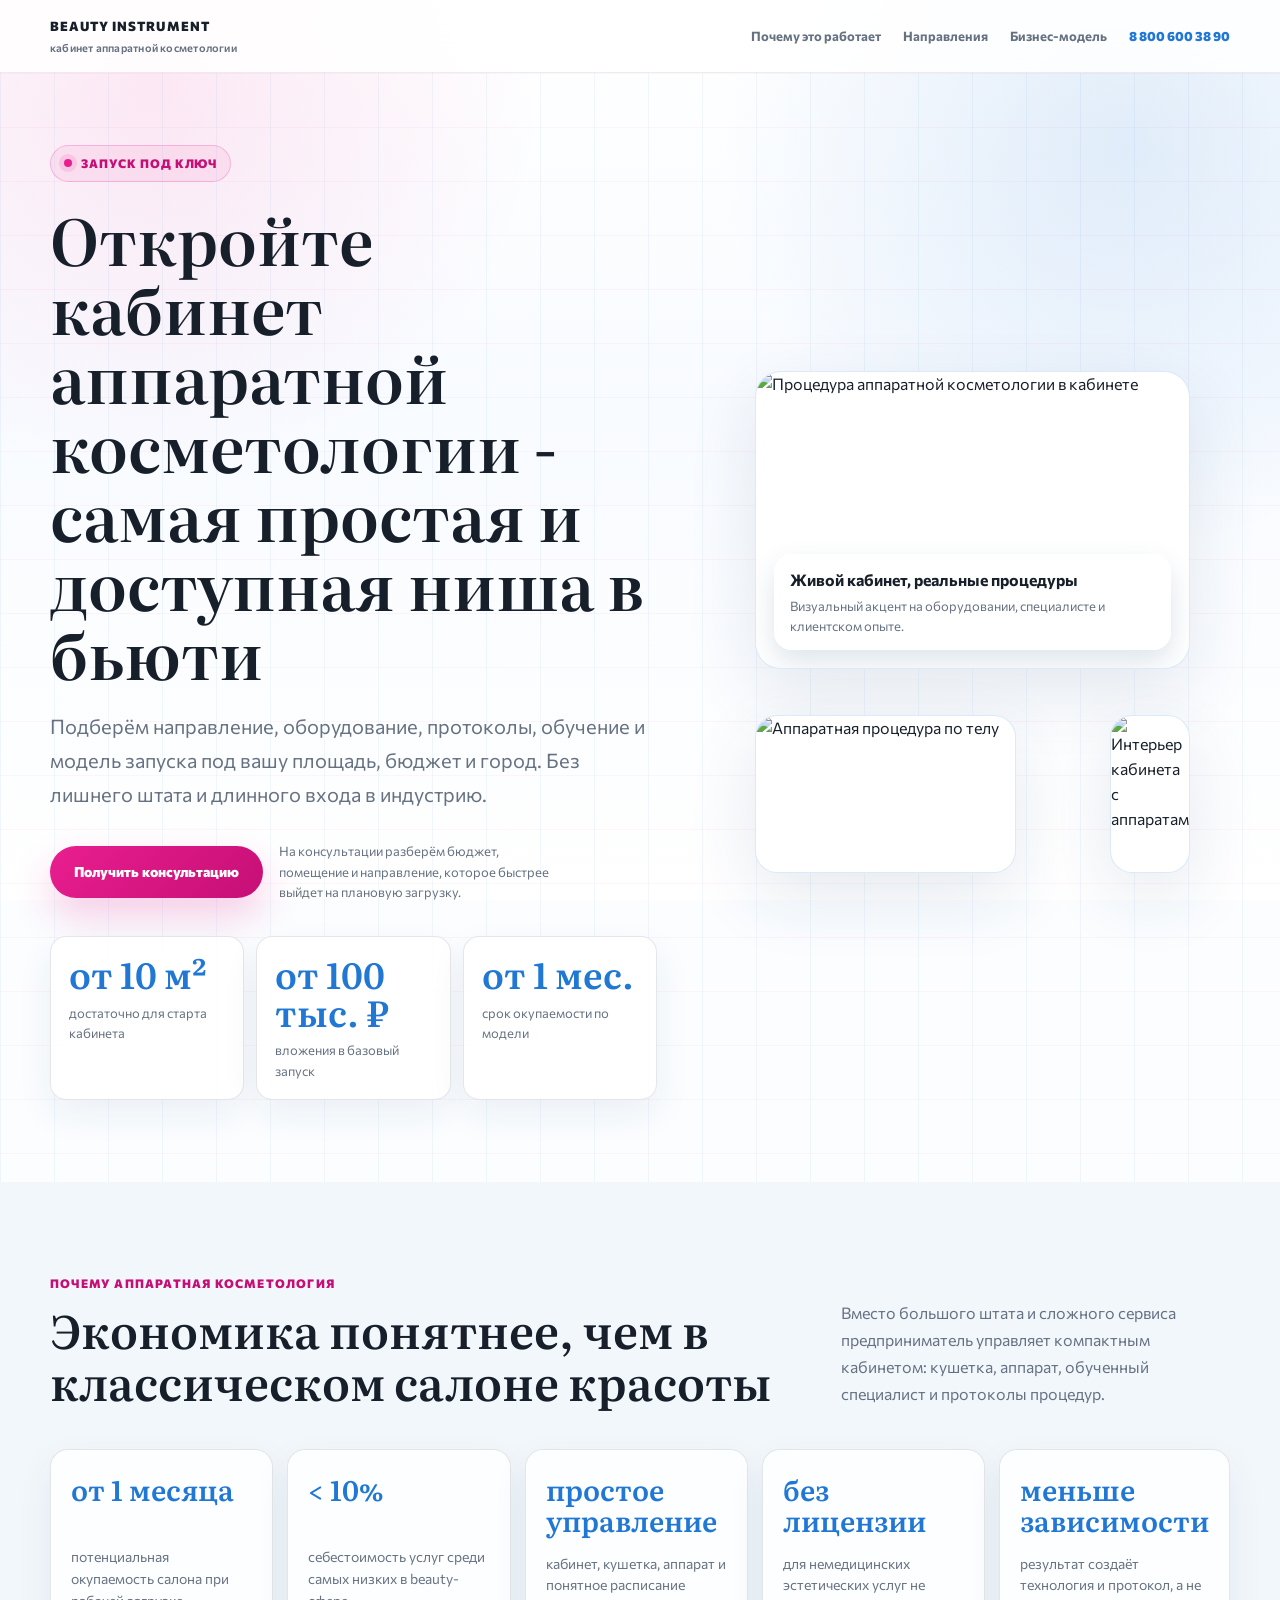
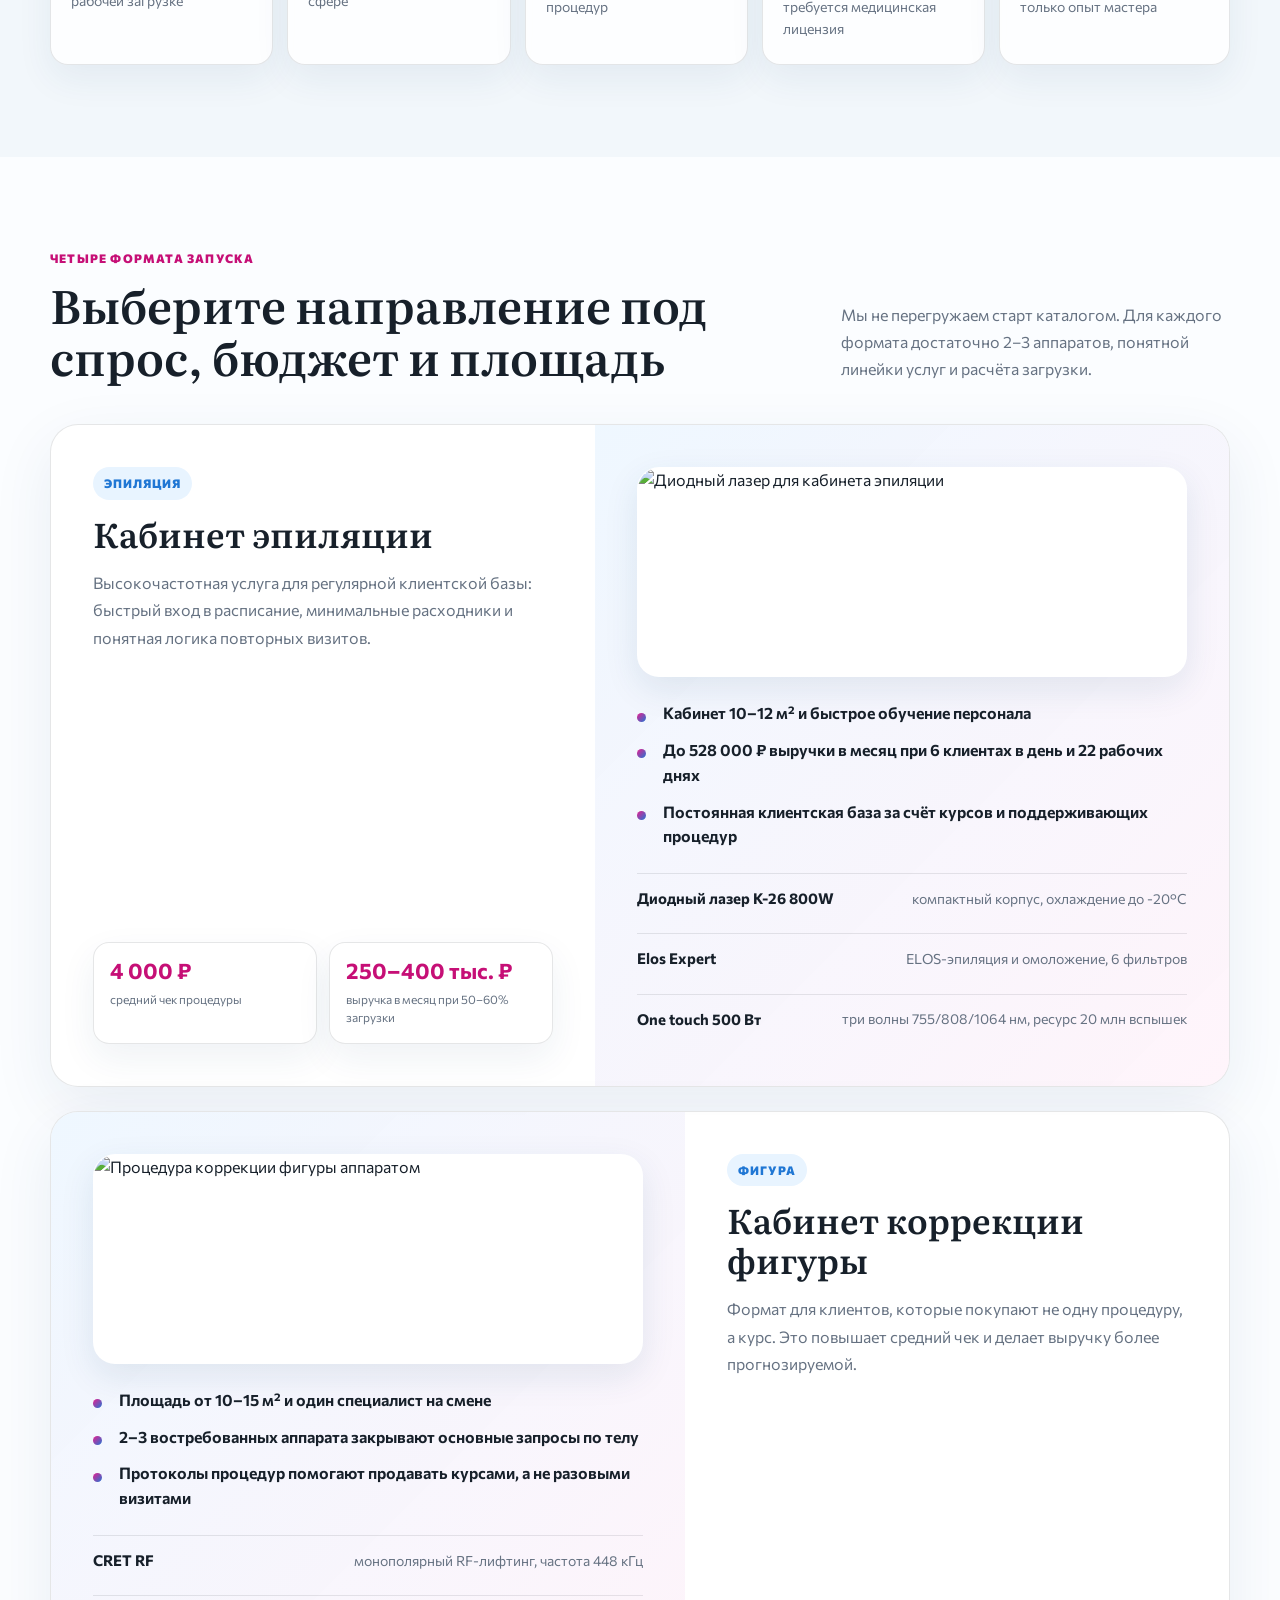
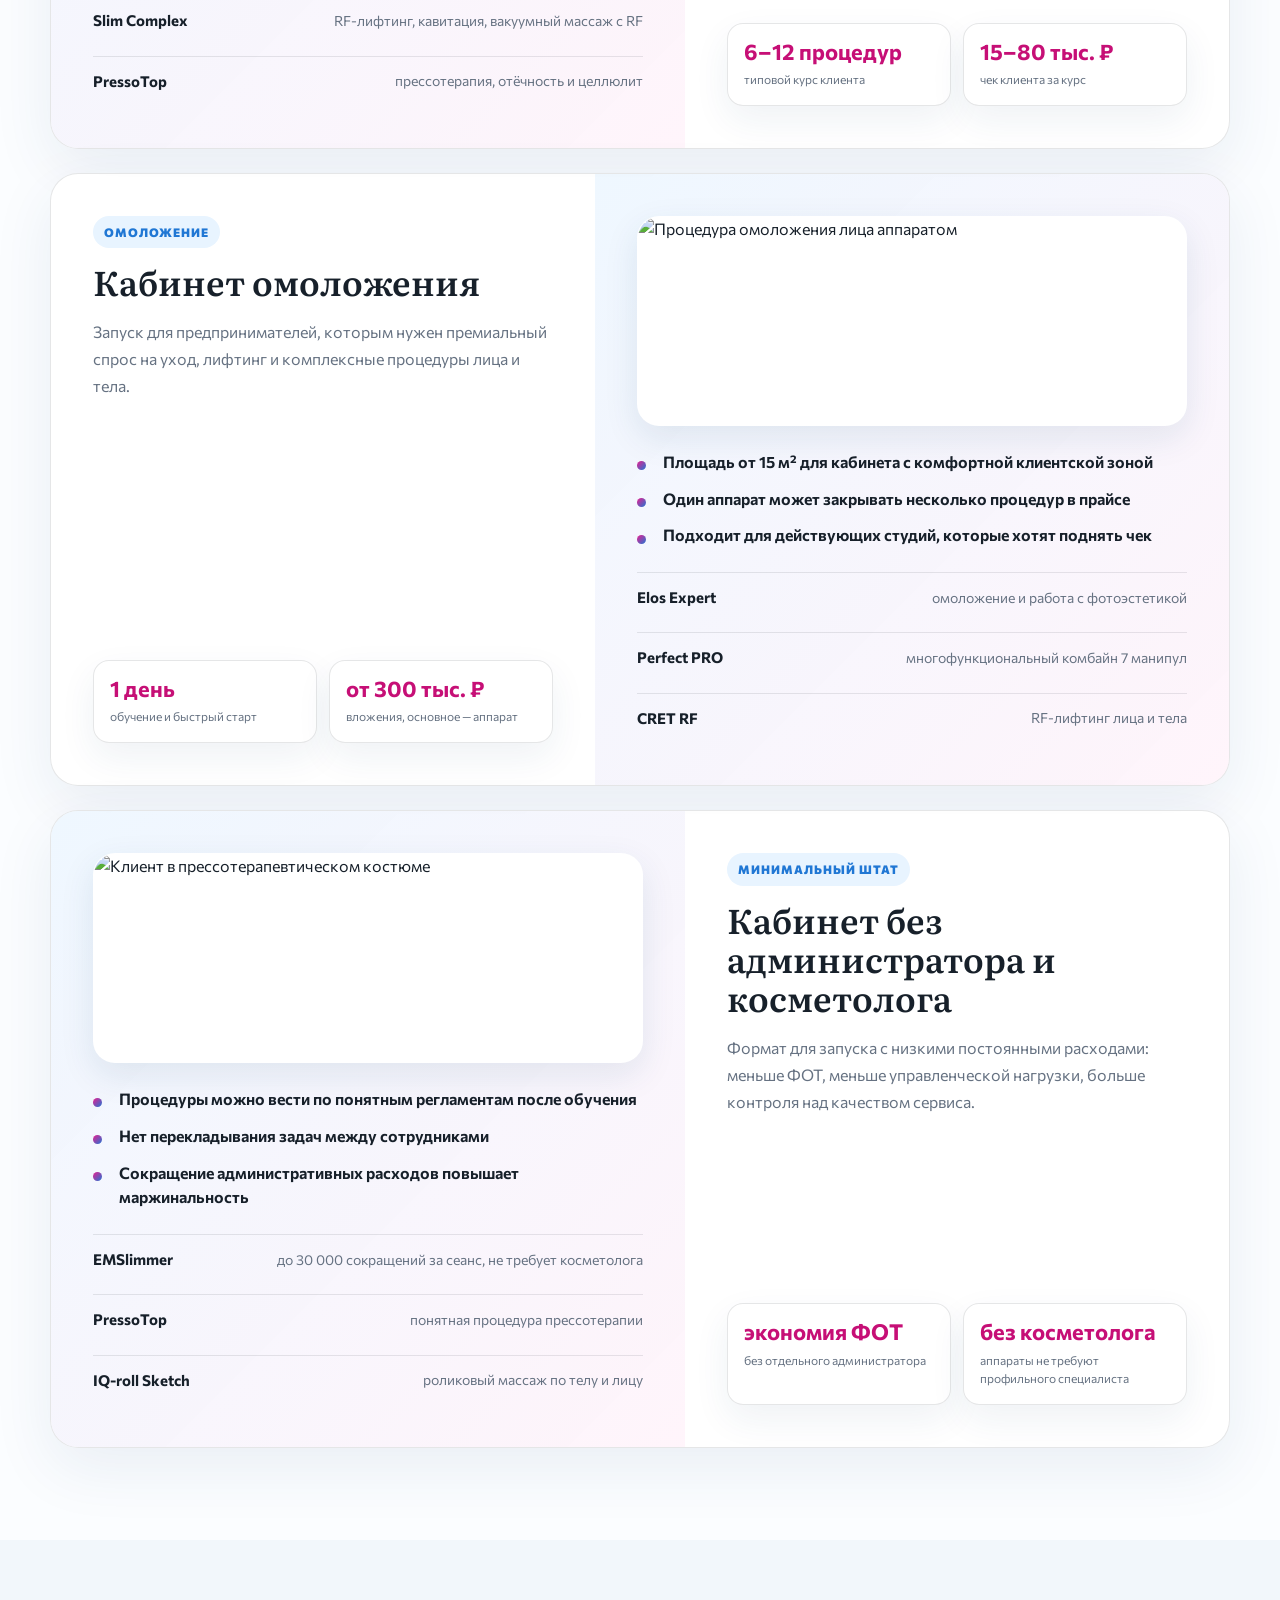
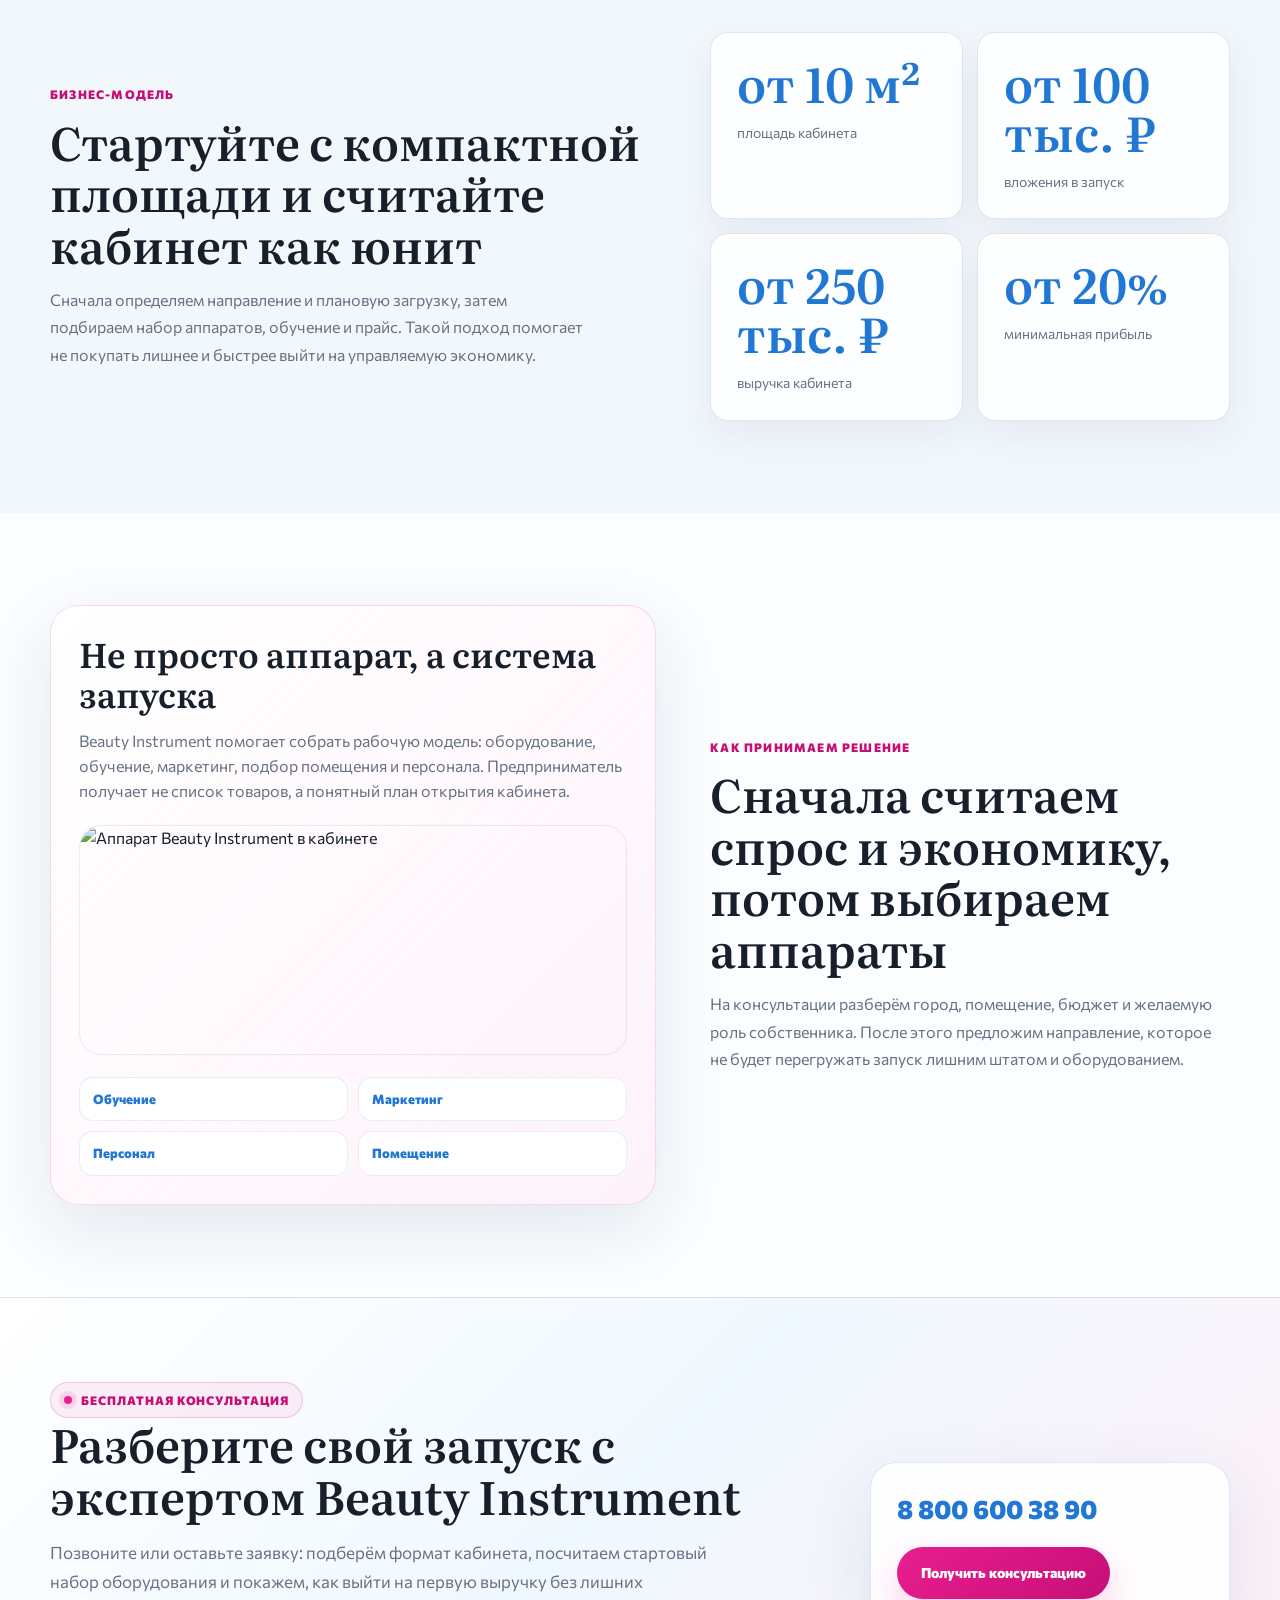
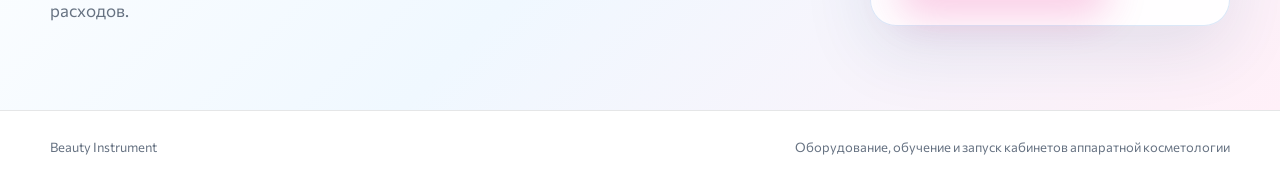
==== commit 0b4757f1: "Update landing hero headline" ====
--- a/index.html
+++ b/index.html
@@ -818,7 +818,7 @@
       <div class="hero__inner">
         <div>
           <span class="kicker">Запуск под ключ</span>
-          <h1>Откройте кабинет аппаратной косметологии как управляемый бьюти-бизнес</h1>
+          <h1>Откройте кабинет аппаратной косметологии - самая простая и доступная ниша в бьюти</h1>
           <p class="hero__lead">Подберём направление, оборудование, протоколы, обучение и модель запуска под вашу площадь, бюджет и город. Без лишнего штата и длинного входа в индустрию.</p>
           <div class="hero__actions">
             <a class="button" href="#consult">Получить консультацию</a>
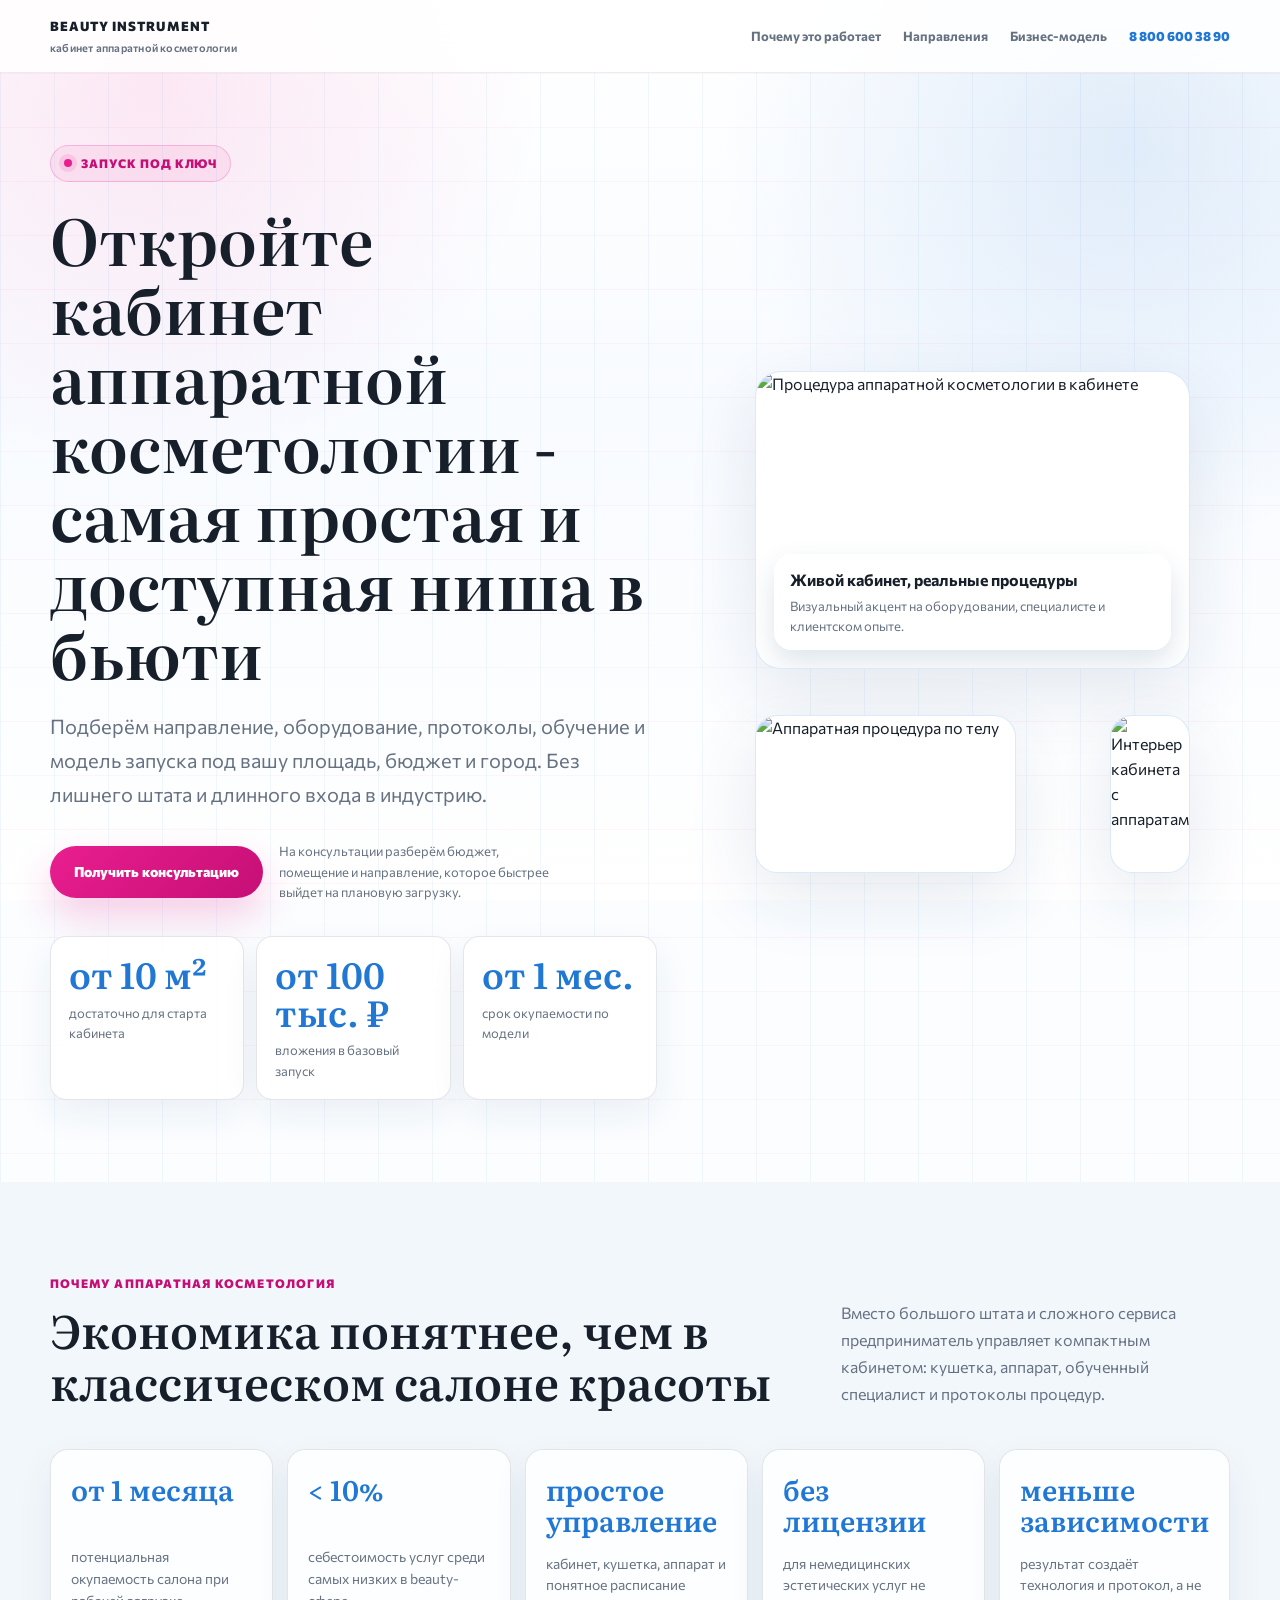
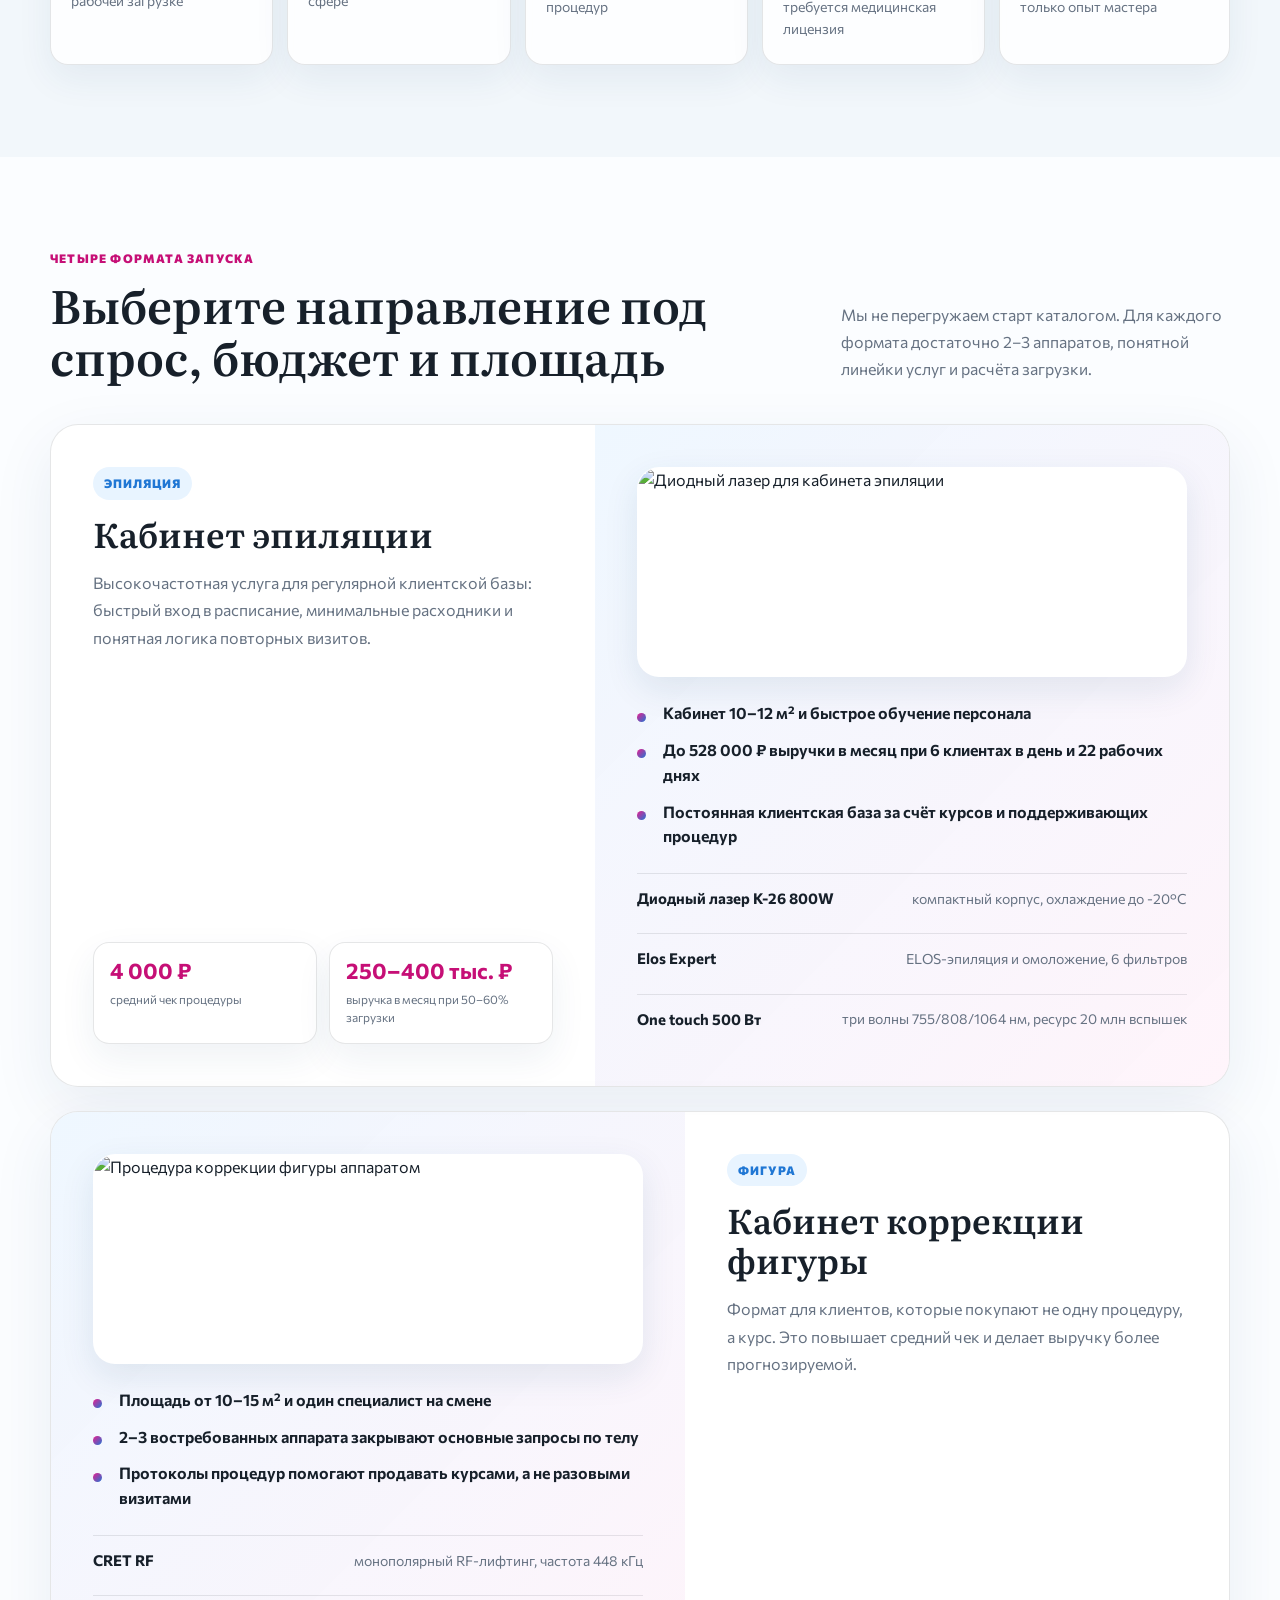
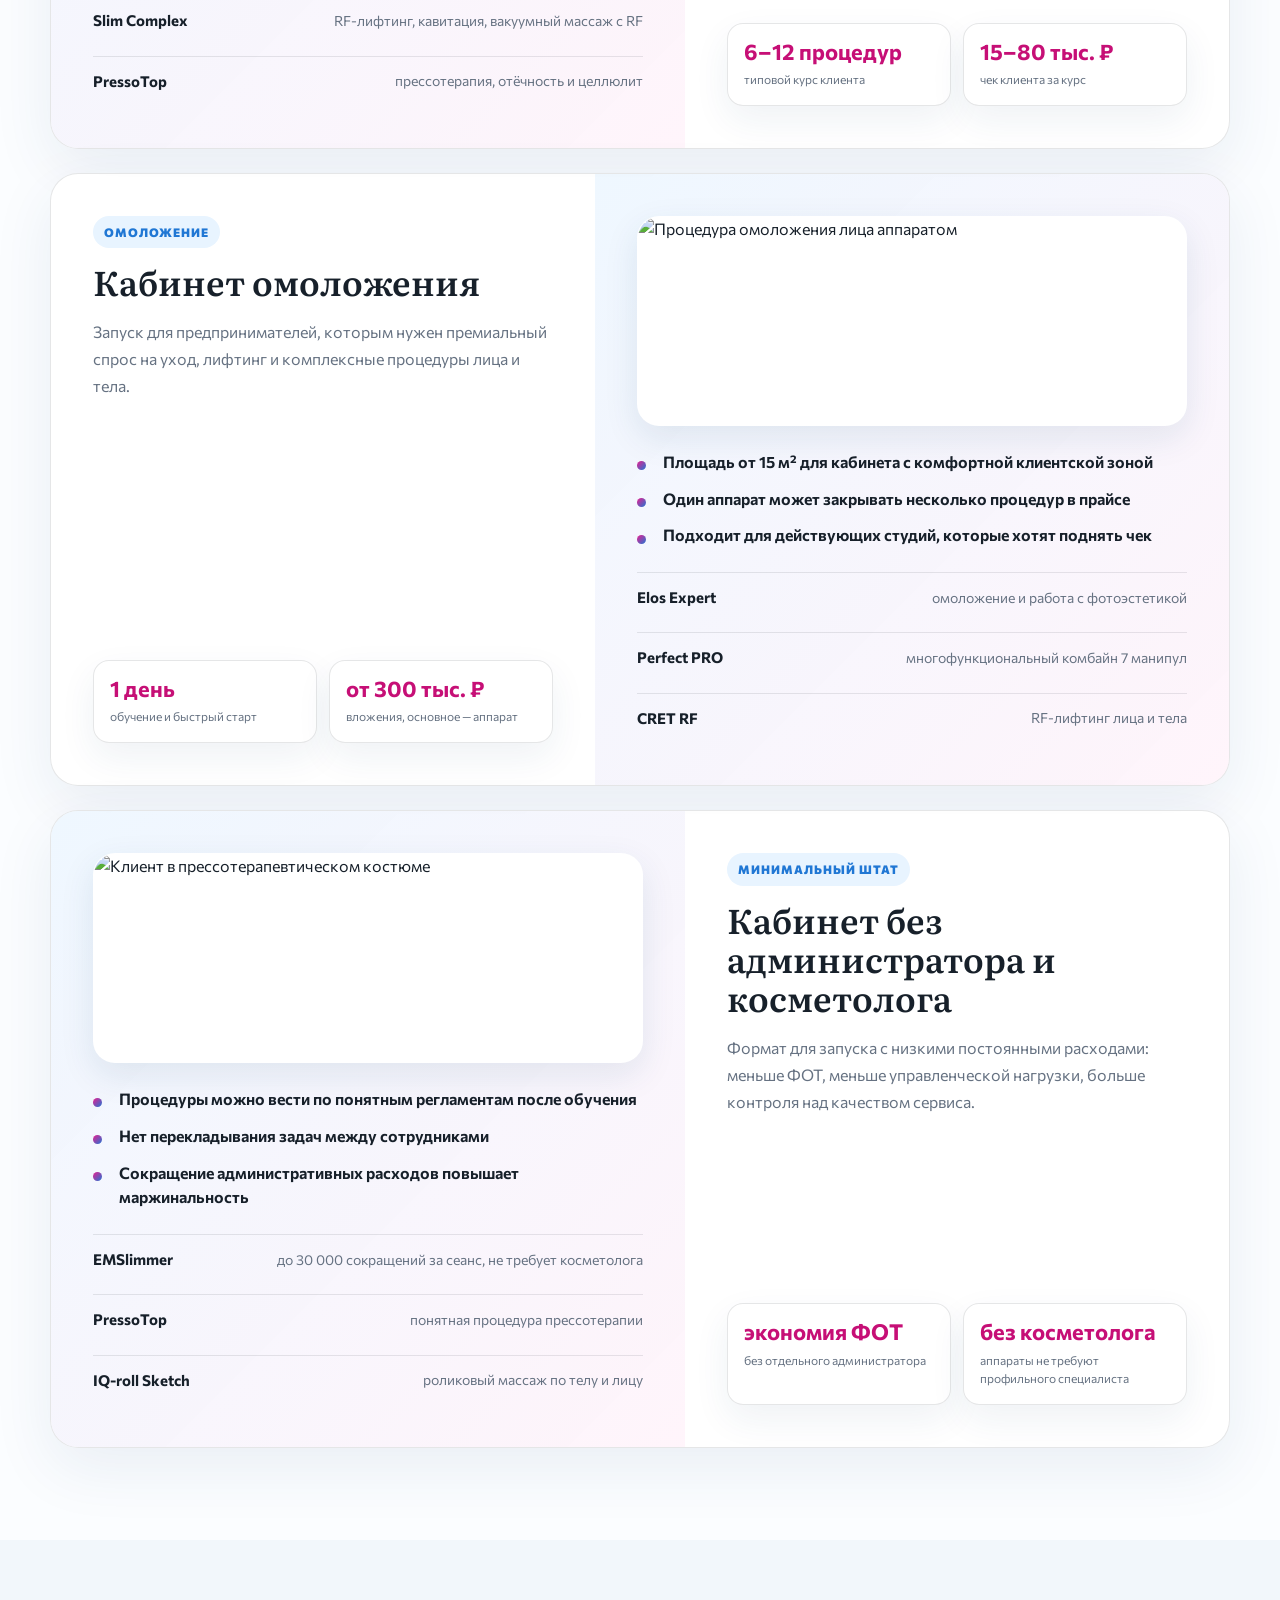
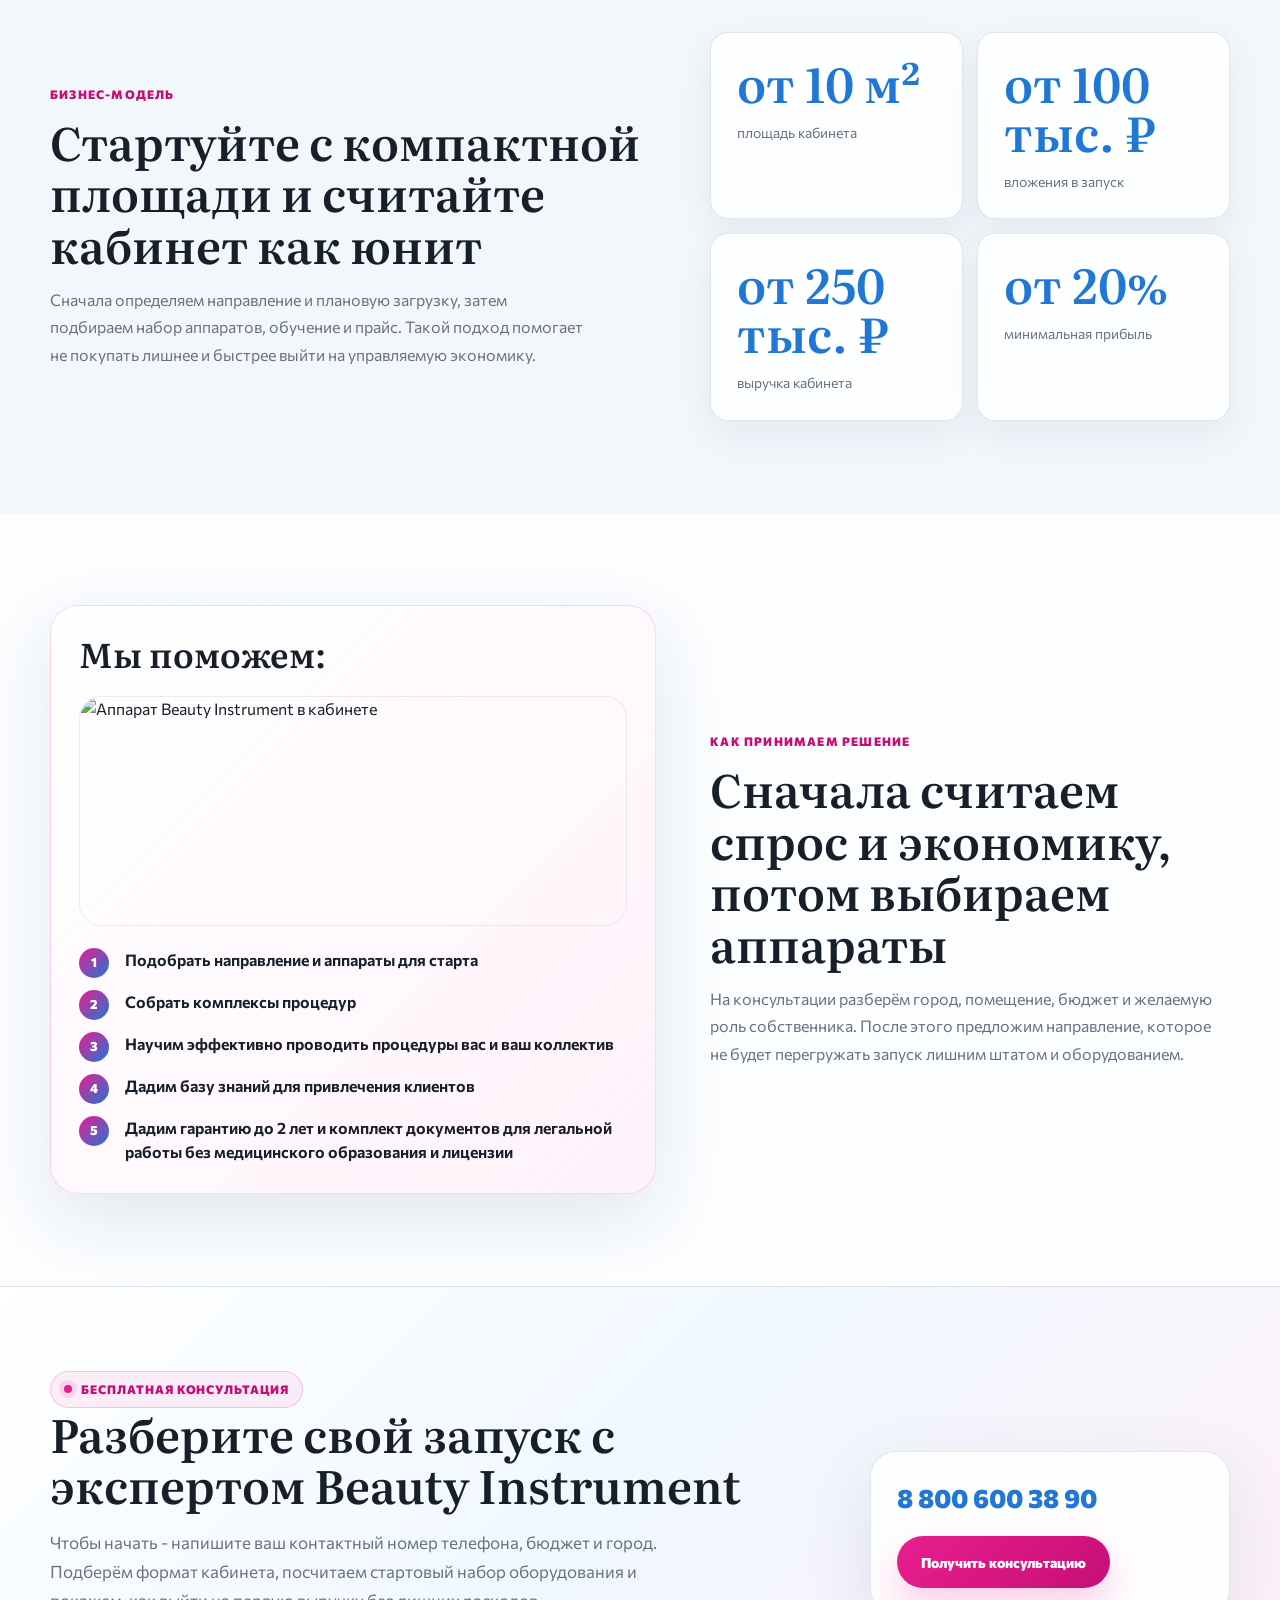
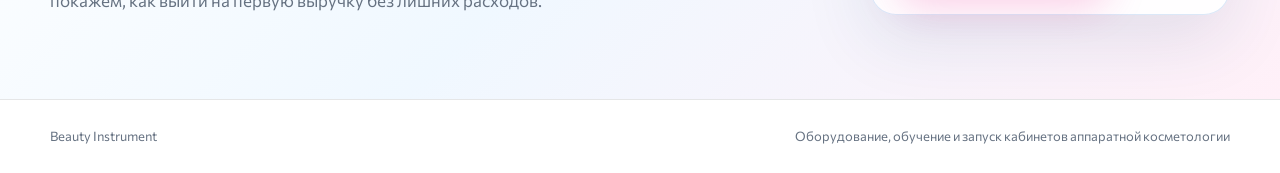
==== commit 1e73f2a3: "Update landing support copy" ====
--- a/index.html
+++ b/index.html
@@ -635,6 +635,39 @@
       font-size: 13px;
       font-weight: 800;
       box-shadow: inset 0 0 0 1px rgba(32, 119, 212, .12);
+    }
+
+    .help-list {
+      margin: 22px 0 0;
+      padding: 0;
+      list-style: none;
+      counter-reset: help;
+      display: grid;
+      gap: 12px;
+    }
+
+    .help-list li {
+      counter-increment: help;
+      display: grid;
+      grid-template-columns: 34px 1fr;
+      gap: 12px;
+      align-items: start;
+      color: var(--text);
+      font-weight: 650;
+    }
+
+    .help-list li::before {
+      content: counter(help);
+      display: grid;
+      place-items: center;
+      width: 30px;
+      height: 30px;
+      border-radius: 50%;
+      background: linear-gradient(135deg, var(--pink), var(--blue));
+      color: #fff;
+      font-size: 13px;
+      font-weight: 800;
+      line-height: 1;
     }
 
     .cta {
@@ -1076,17 +1109,17 @@
       <section class="section">
         <div class="wrap model">
           <div class="support-card">
-            <h3>Не просто аппарат, а система запуска</h3>
-            <p>Beauty Instrument помогает собрать рабочую модель: оборудование, обучение, маркетинг, подбор помещения и персонала. Предприниматель получает не список товаров, а понятный план открытия кабинета.</p>
+            <h3>Мы поможем:</h3>
             <div class="support-photo">
               <img src="https://optim.tildacdn.com/tild6238-6232-4338-b532-313236636166/-/resize/480x360/-/format/webp/noroot.png.webp" alt="Аппарат Beauty Instrument в кабинете">
             </div>
-            <div class="support-list" aria-label="Что входит в сопровождение">
-              <span>Обучение</span>
-              <span>Маркетинг</span>
-              <span>Персонал</span>
-              <span>Помещение</span>
-            </div>
+            <ol class="help-list">
+              <li>Подобрать направление и аппараты для старта</li>
+              <li>Собрать комплексы процедур</li>
+              <li>Научим эффективно проводить процедуры вас и ваш коллектив</li>
+              <li>Дадим базу знаний для привлечения клиентов</li>
+              <li>Дадим гарантию до 2 лет и комплект документов для легальной работы без медицинского образования и лицензии</li>
+            </ol>
           </div>
           <div>
             <span class="section-label">Как принимаем решение</span>
@@ -1102,7 +1135,7 @@
         <div>
           <span class="kicker">Бесплатная консультация</span>
           <h2>Разберите свой запуск с экспертом Beauty Instrument</h2>
-          <p>Позвоните или оставьте заявку: подберём формат кабинета, посчитаем стартовый набор оборудования и покажем, как выйти на первую выручку без лишних расходов.</p>
+          <p>Чтобы начать - напишите ваш контактный номер телефона, бюджет и город. Подберём формат кабинета, посчитаем стартовый набор оборудования и покажем, как выйти на первую выручку без лишних расходов.</p>
         </div>
         <div class="cta__panel">
           <a class="cta__phone" href="tel:88006003890">8 800 600 38 90</a>
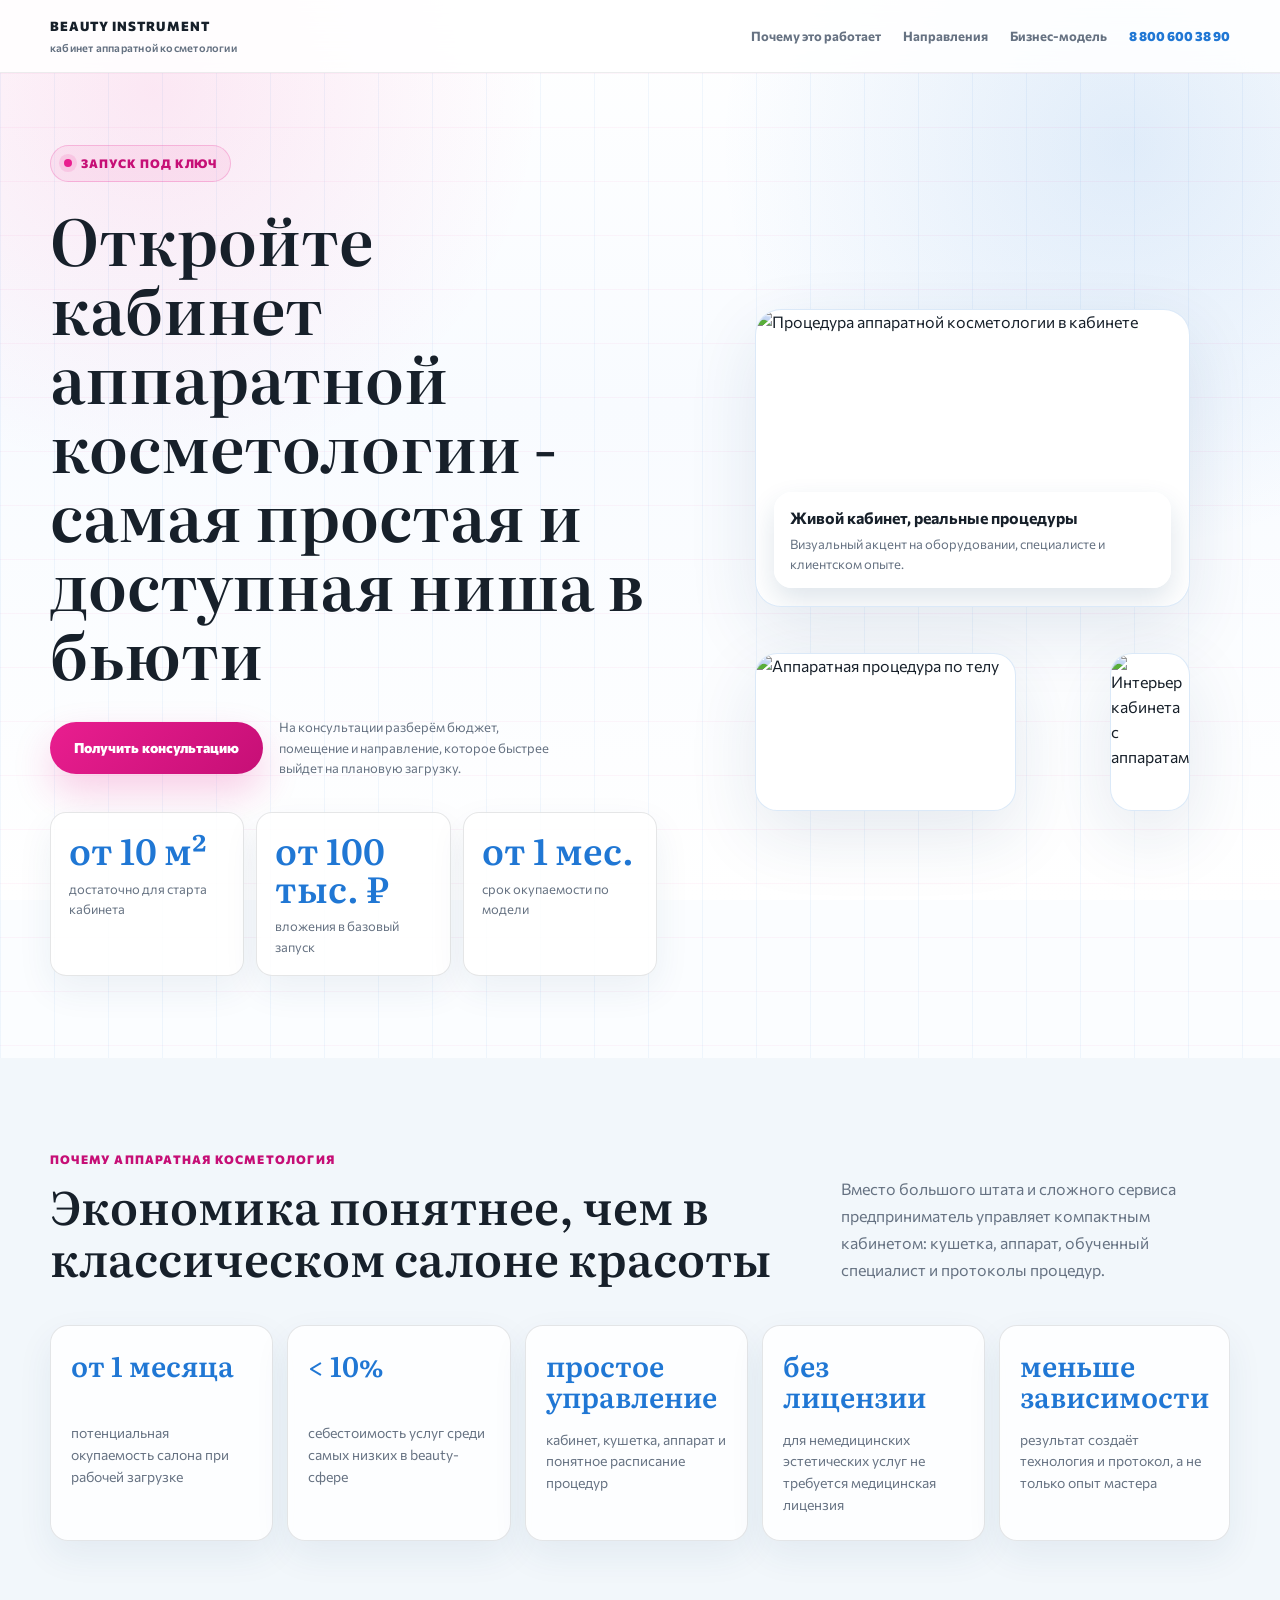
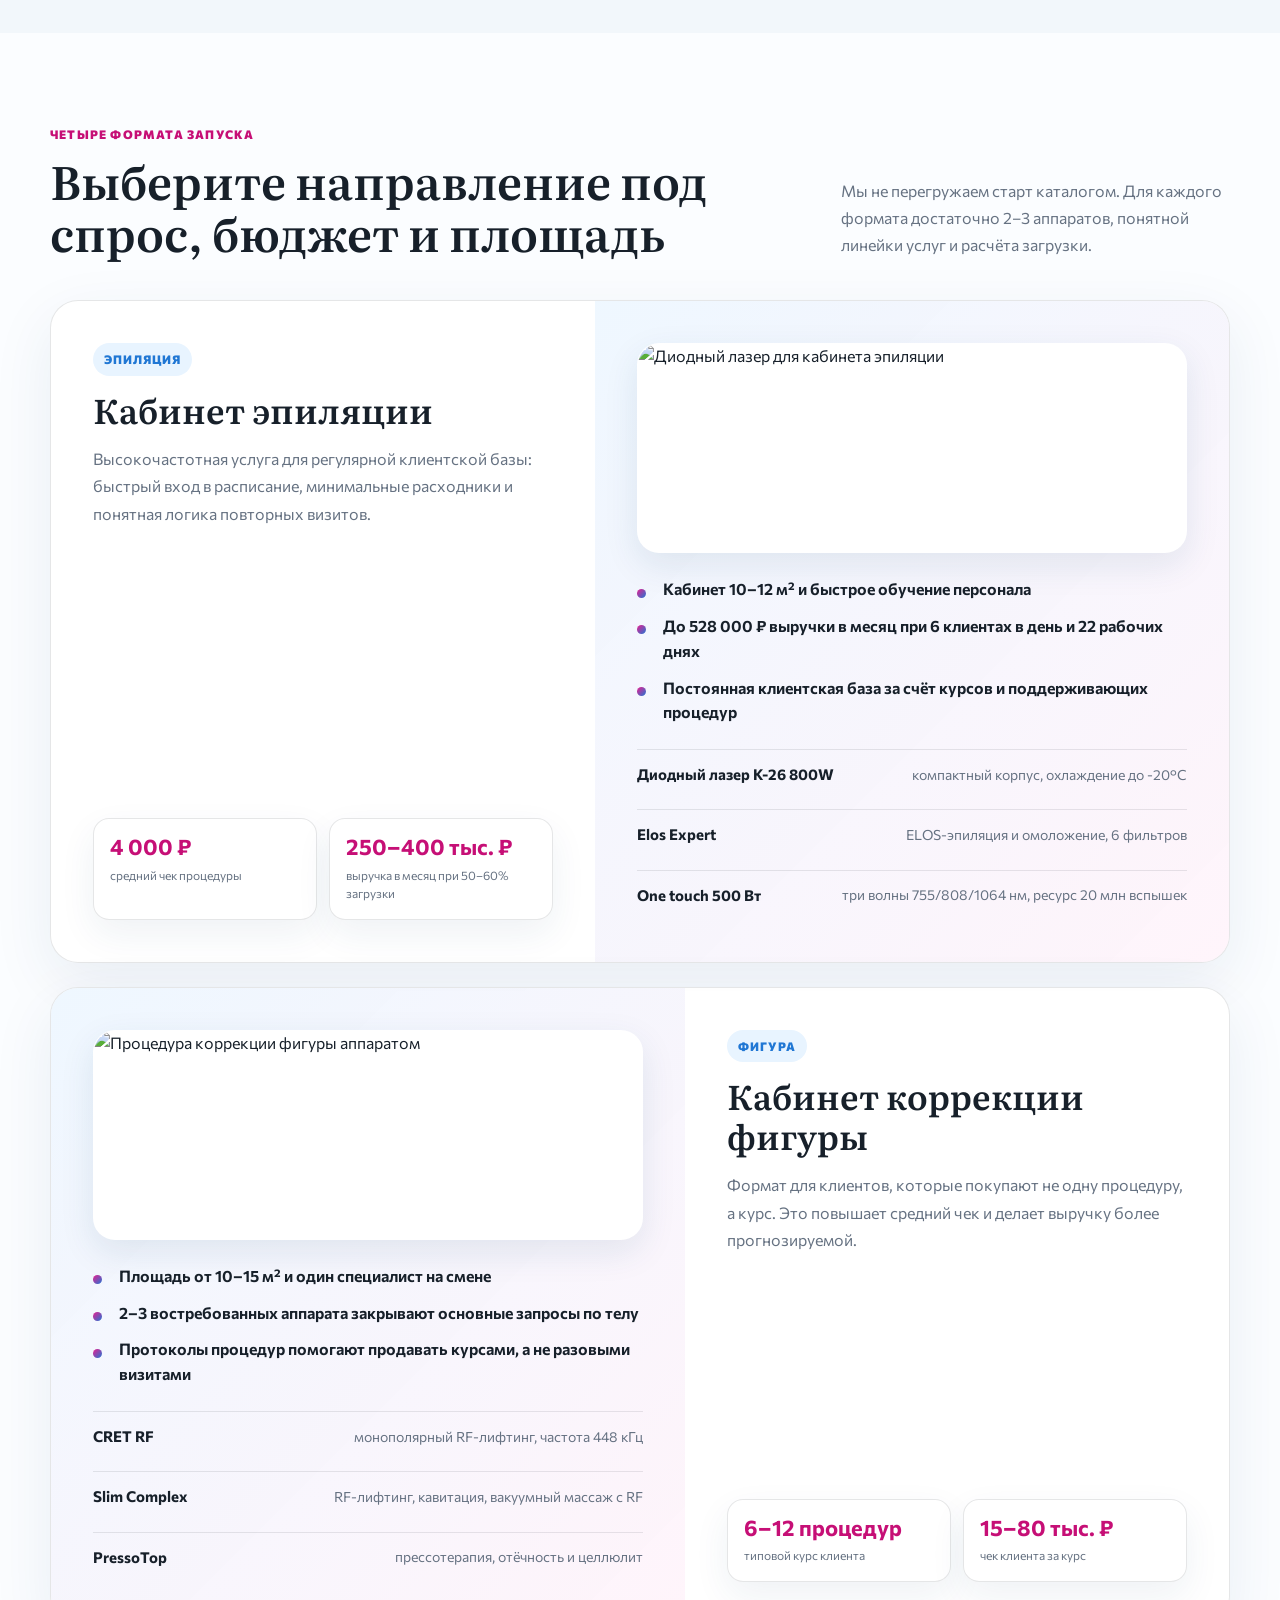
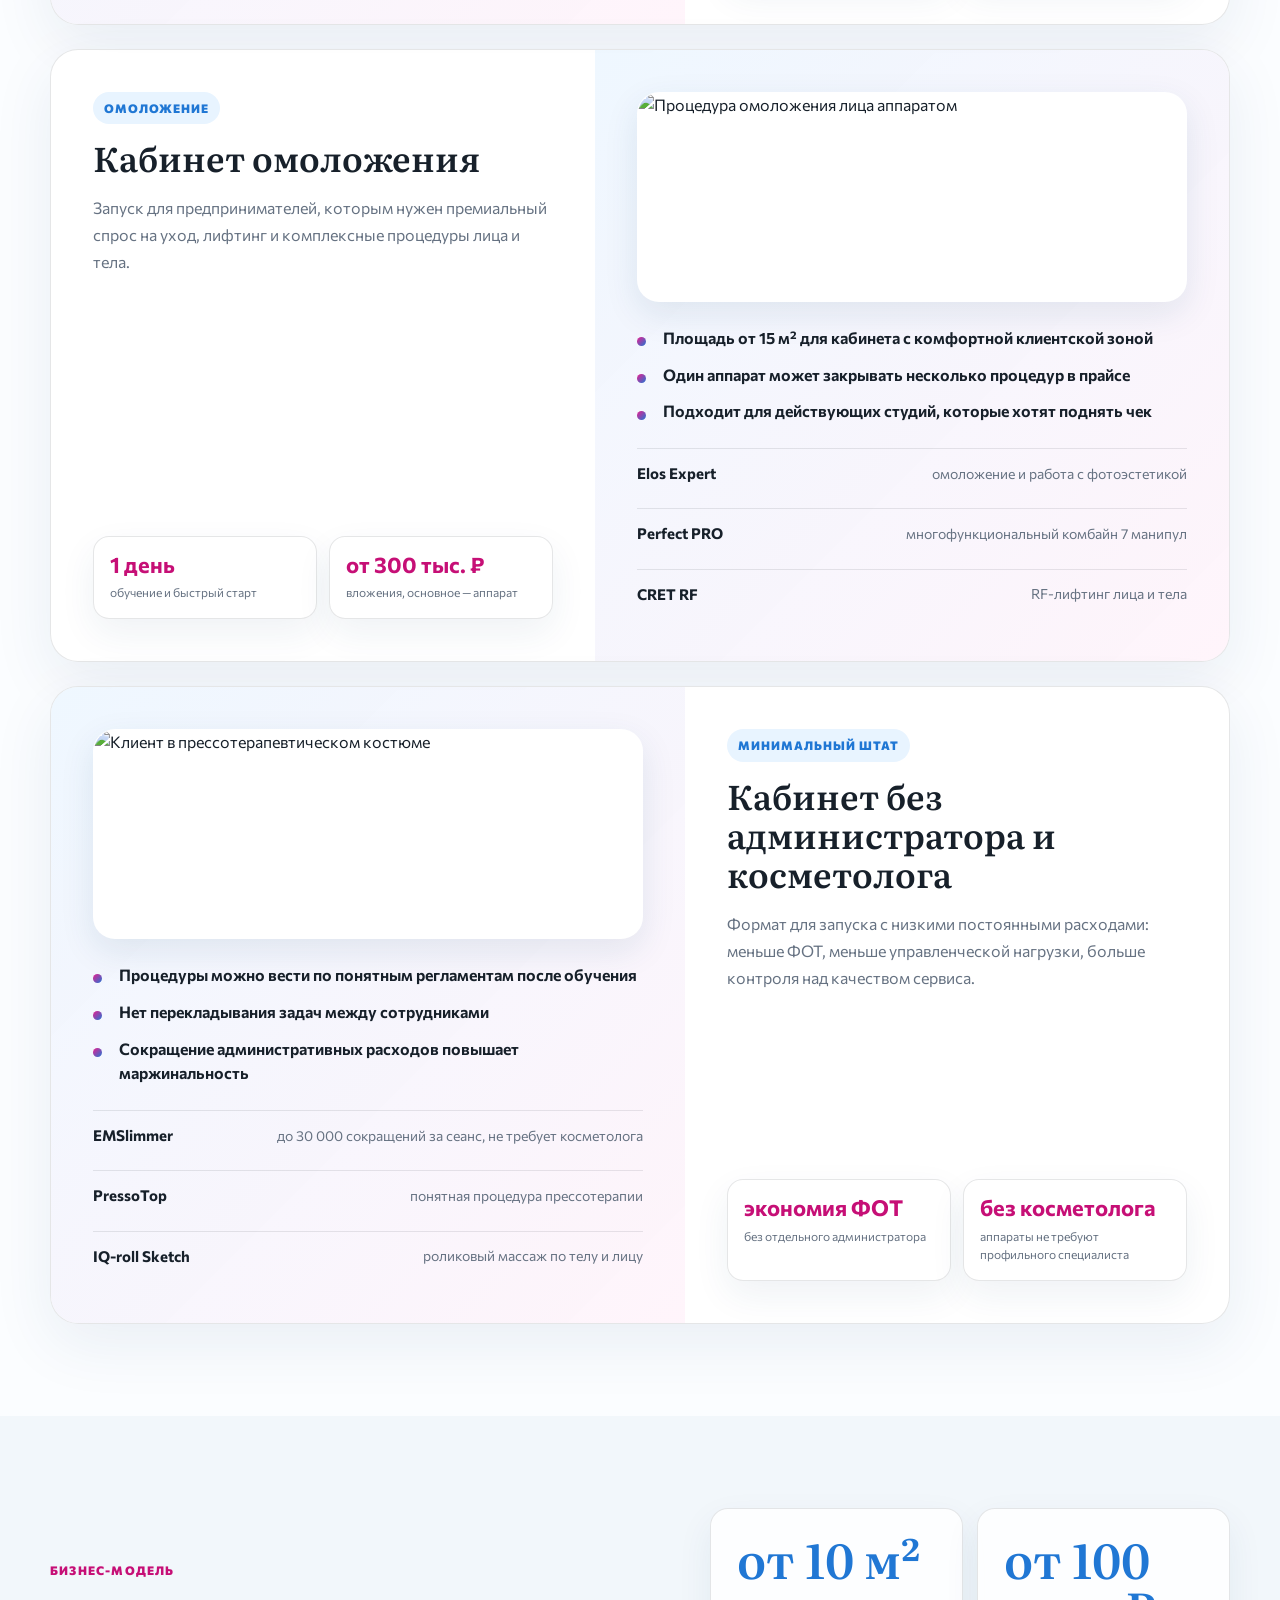
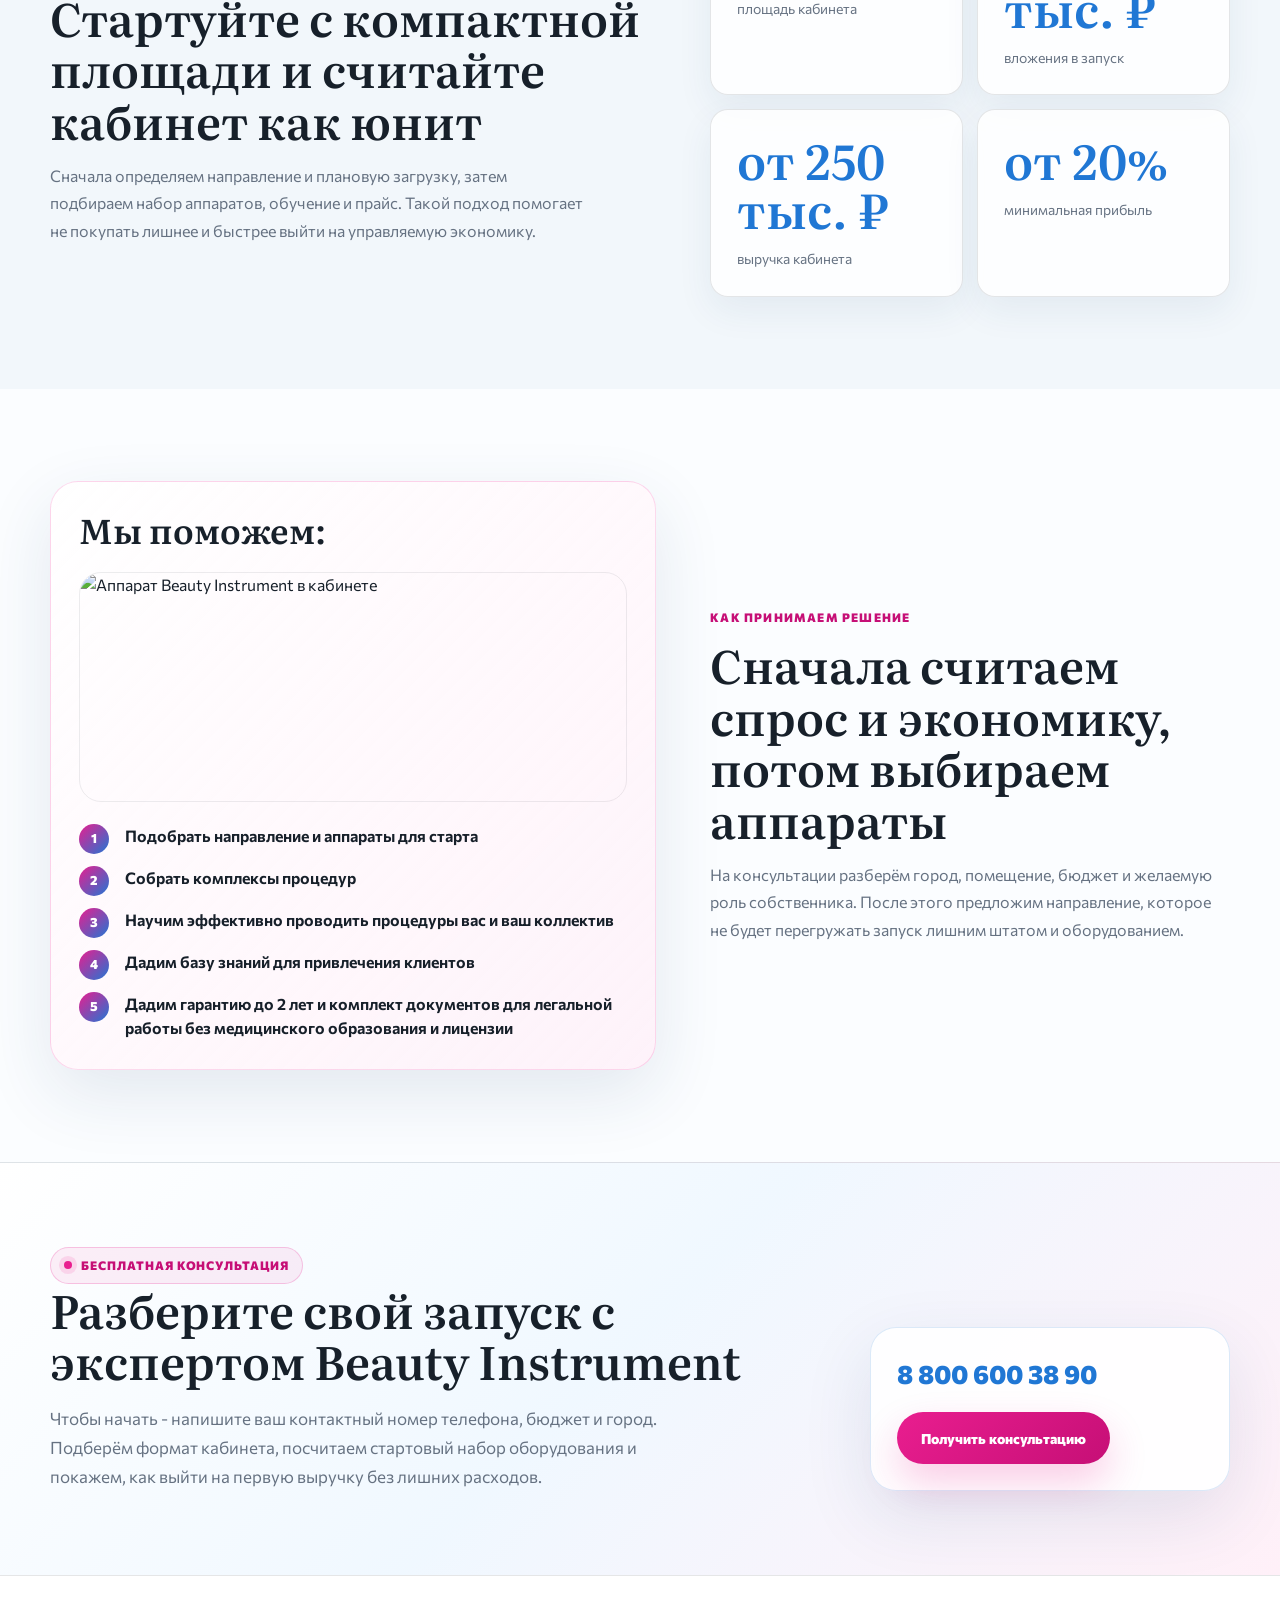
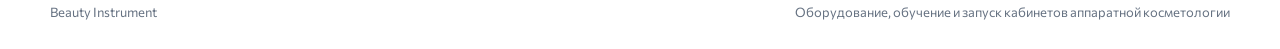
==== commit c3ec0b5f: "Remove hero lead copy" ====
--- a/index.html
+++ b/index.html
@@ -852,7 +852,6 @@
         <div>
           <span class="kicker">Запуск под ключ</span>
           <h1>Откройте кабинет аппаратной косметологии - самая простая и доступная ниша в бьюти</h1>
-          <p class="hero__lead">Подберём направление, оборудование, протоколы, обучение и модель запуска под вашу площадь, бюджет и город. Без лишнего штата и длинного входа в индустрию.</p>
           <div class="hero__actions">
             <a class="button" href="#consult">Получить консультацию</a>
             <p class="hero__note">На консультации разберём бюджет, помещение и направление, которое быстрее выйдет на плановую загрузку.</p>
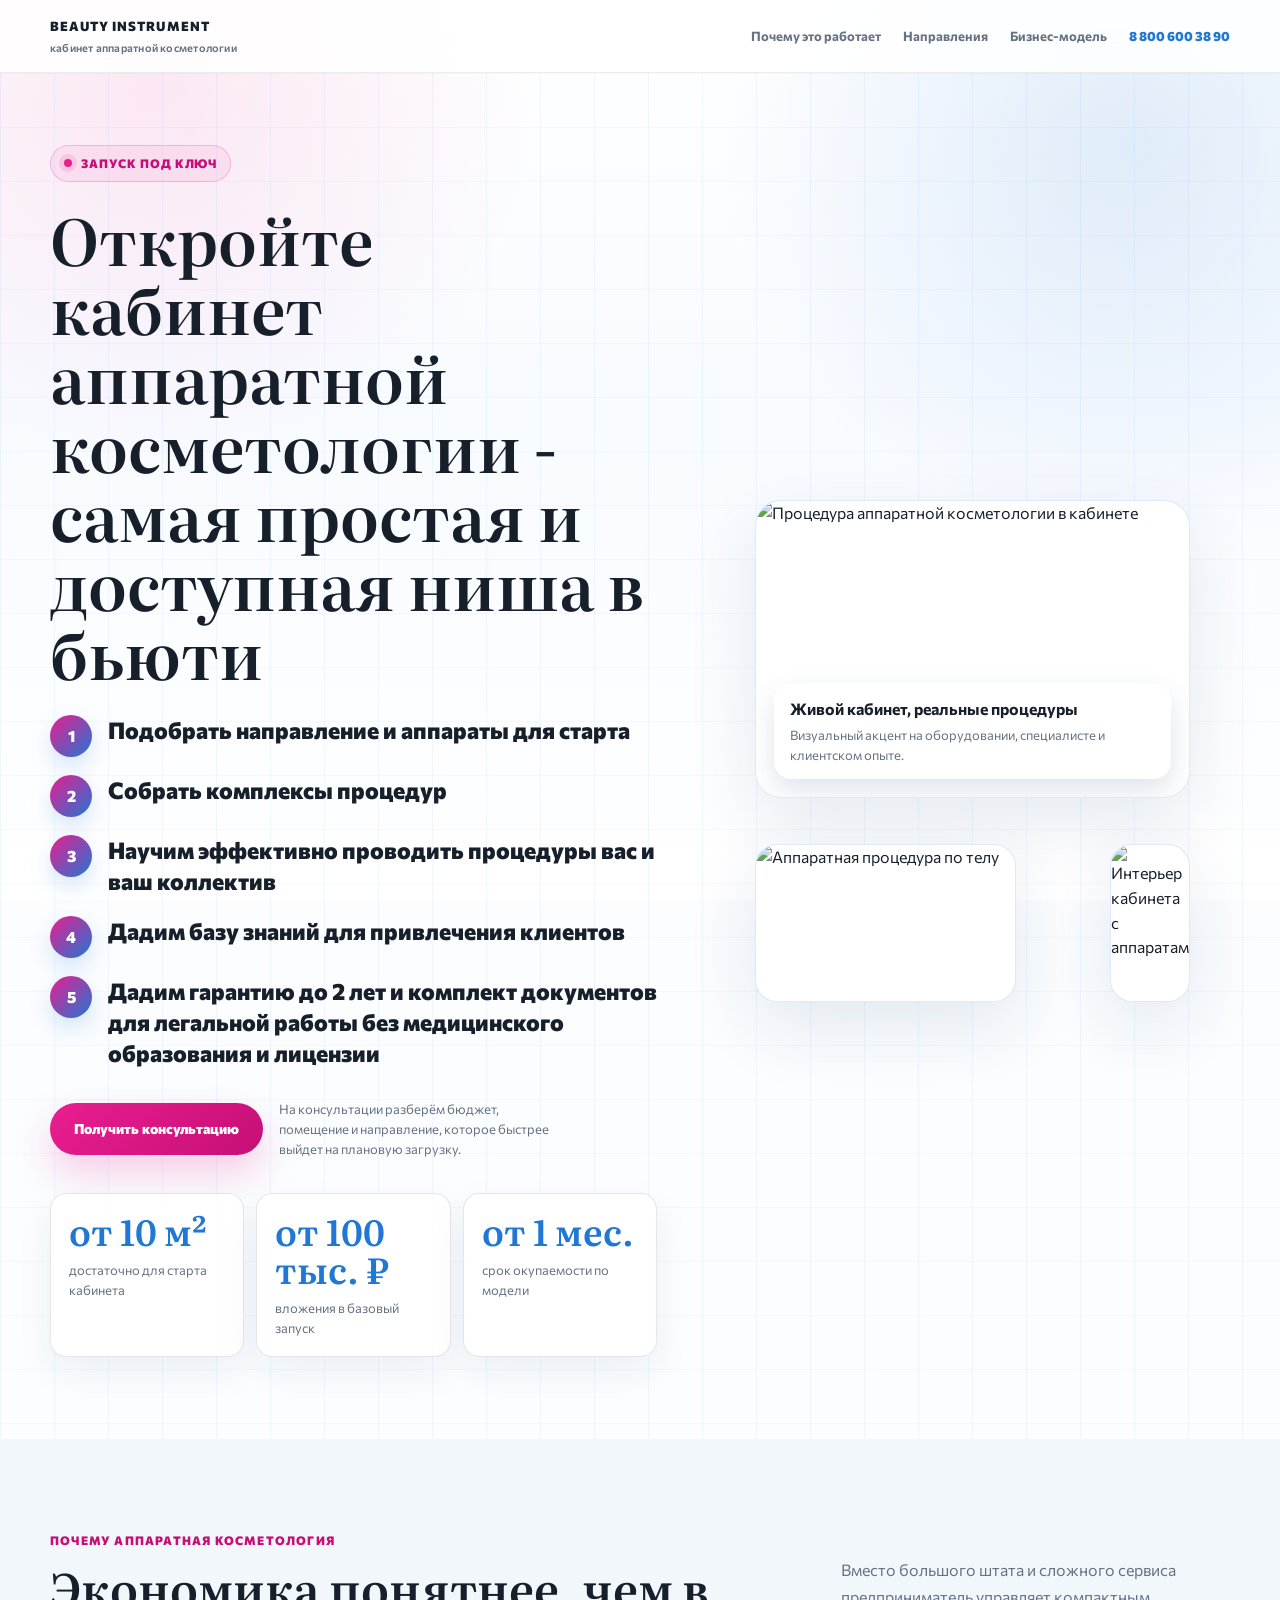
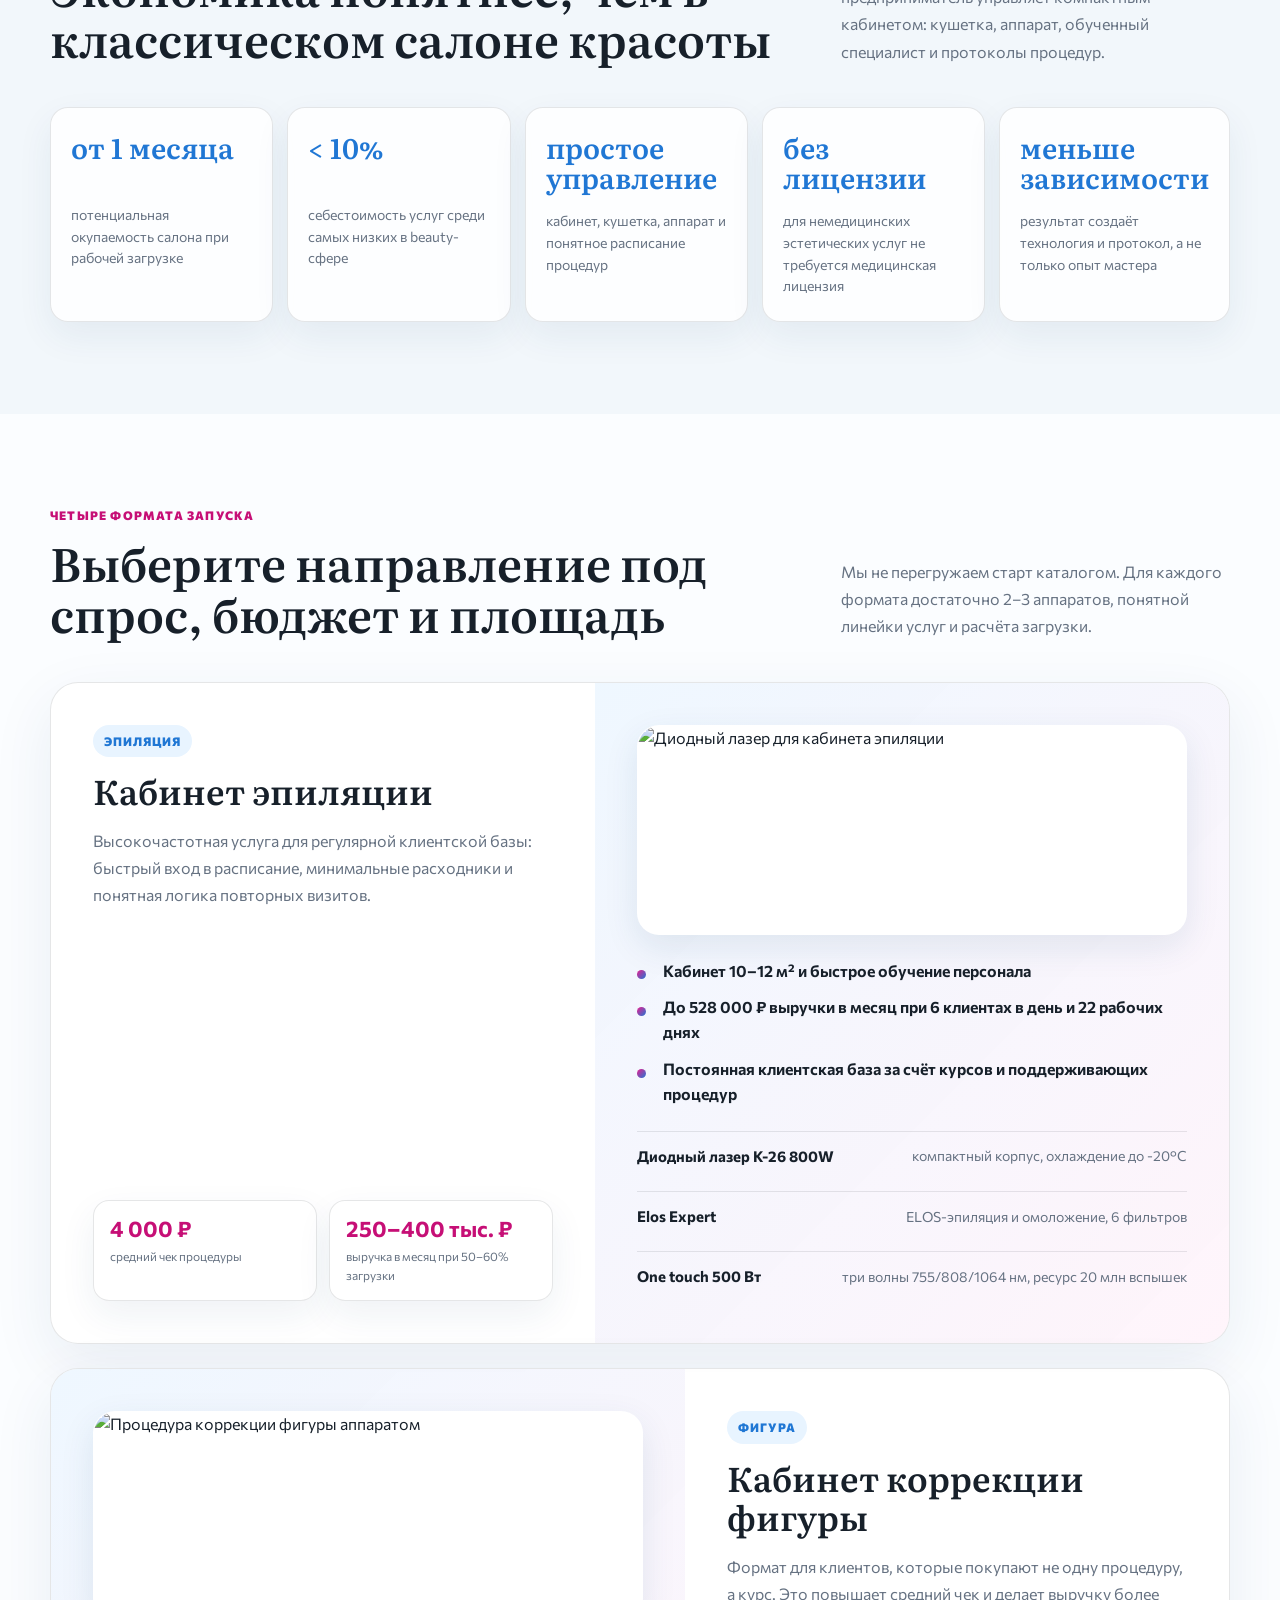
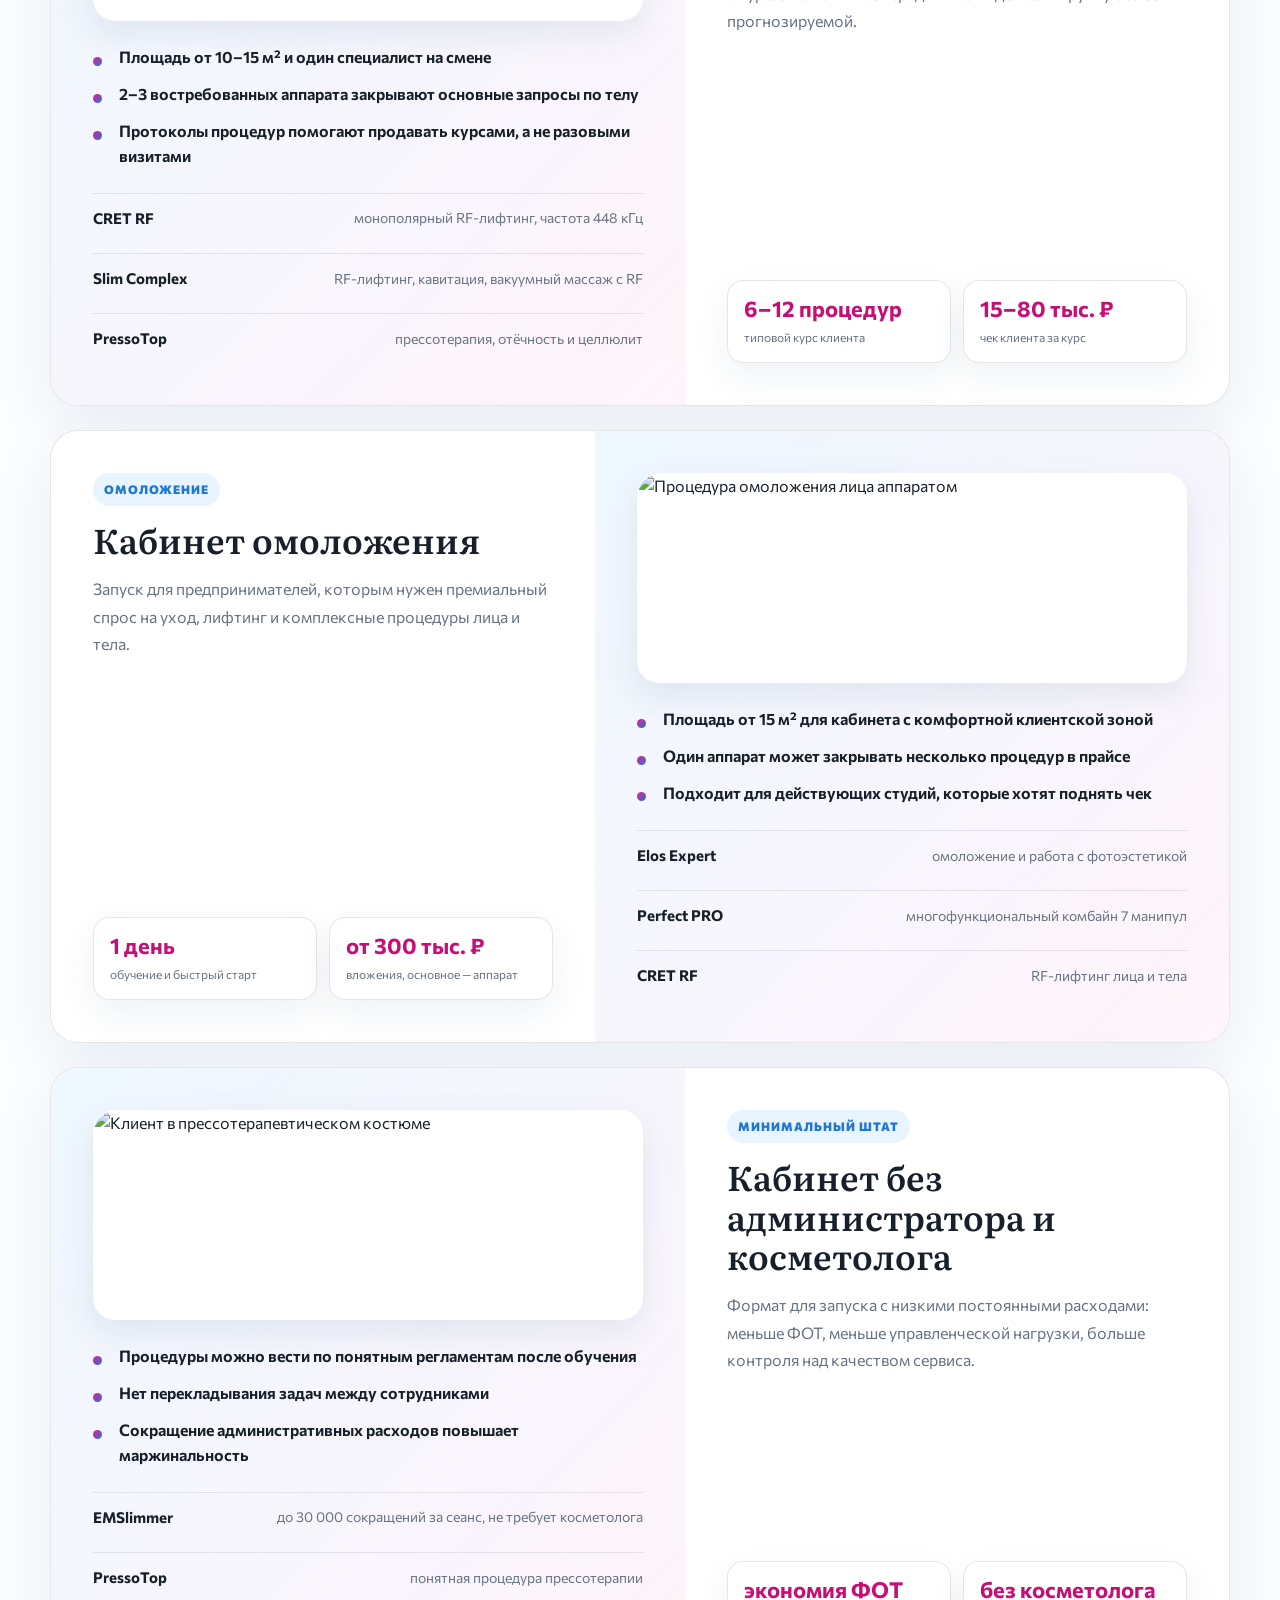
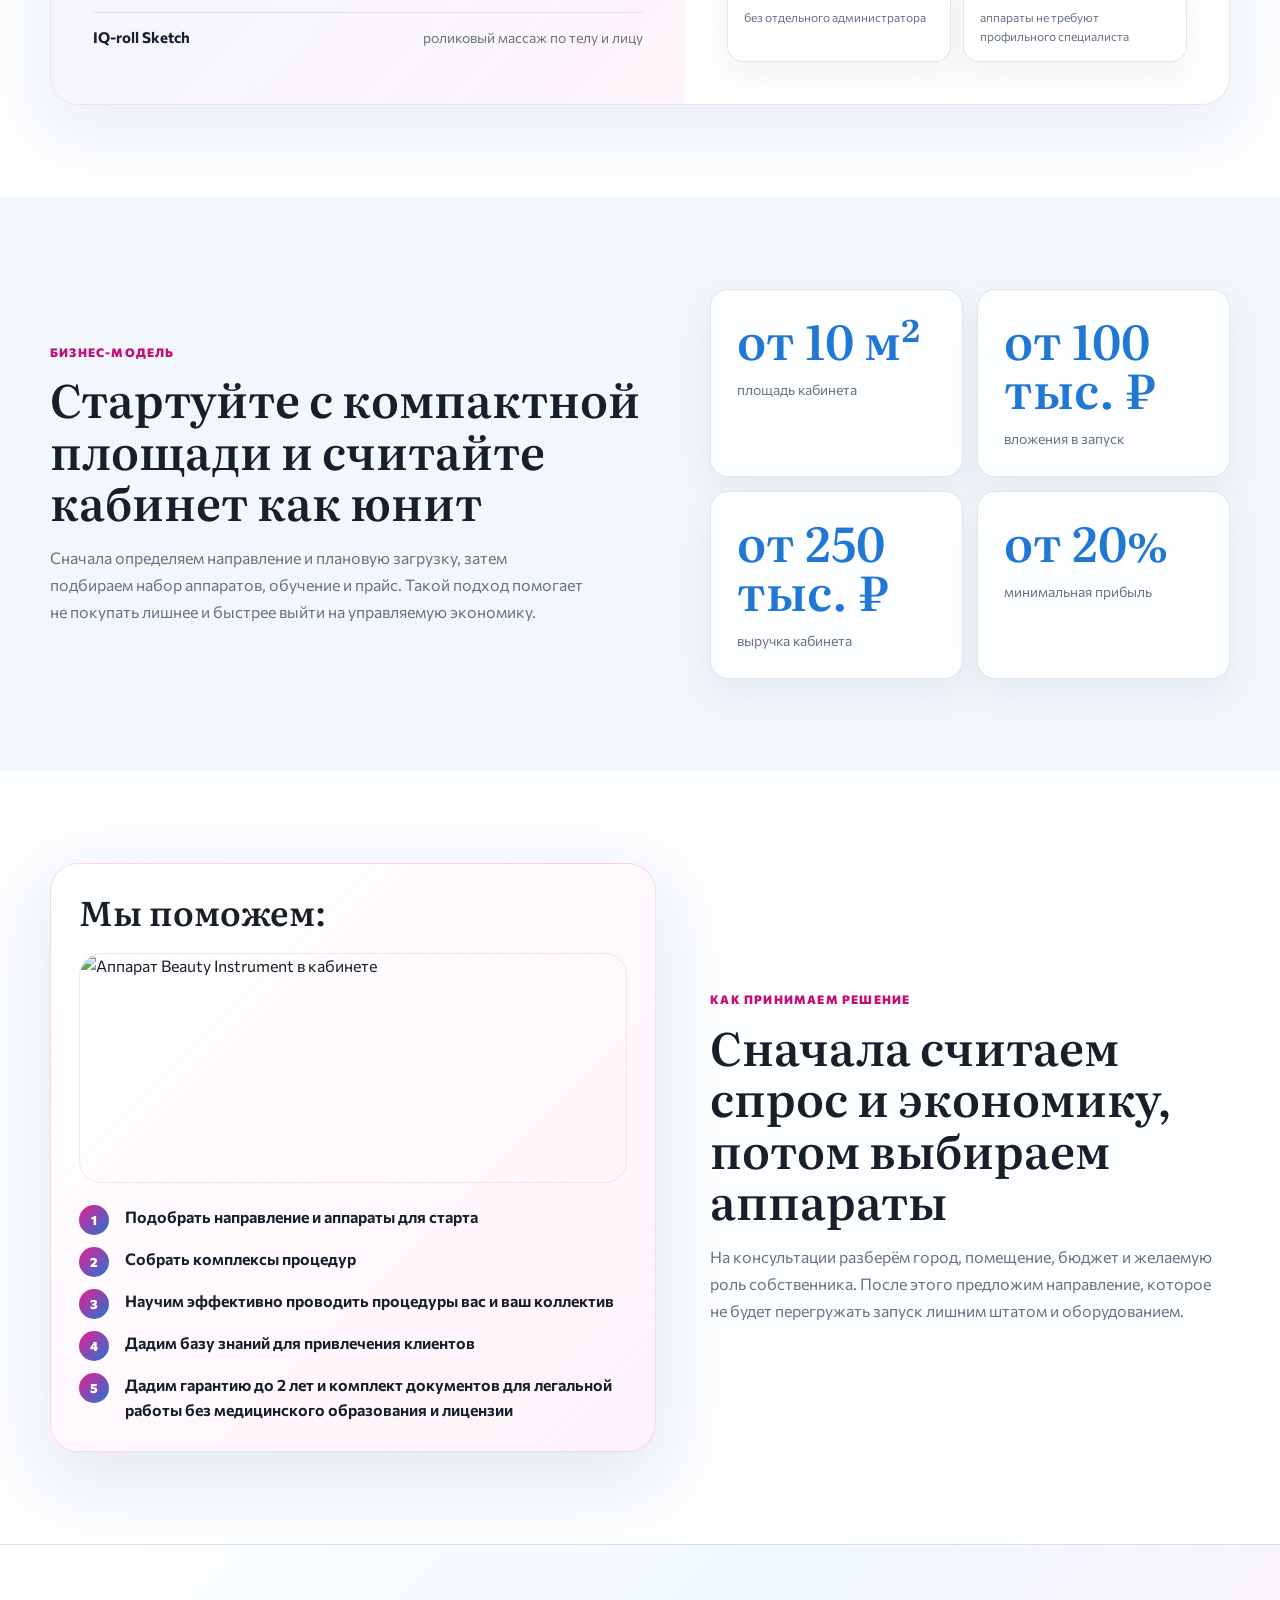
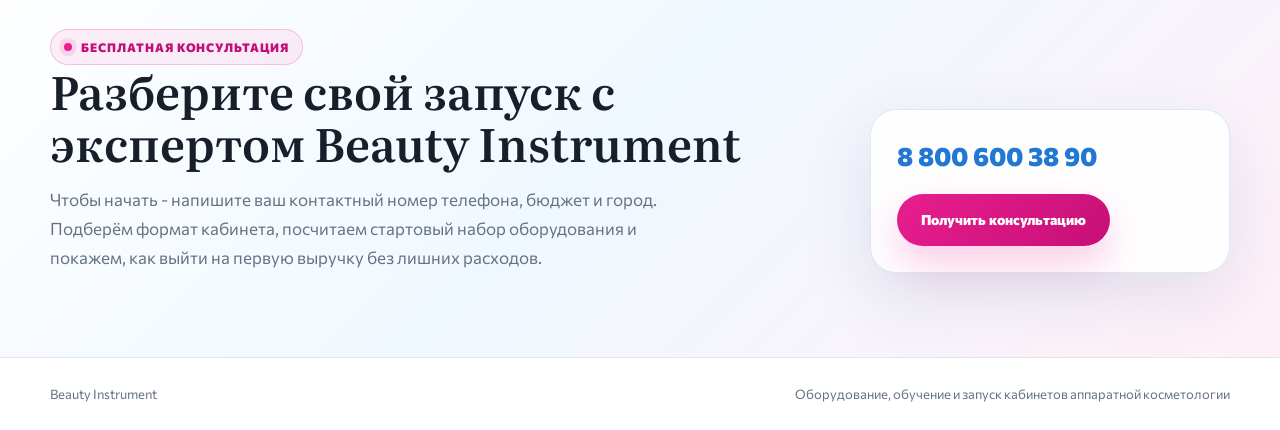
==== commit 73e70a69: "Add hero support list" ====
--- a/index.html
+++ b/index.html
@@ -224,6 +224,43 @@
       line-height: 1.7;
     }
 
+    .hero-help {
+      max-width: 820px;
+      margin: 28px 0 0;
+      padding: 0;
+      list-style: none;
+      counter-reset: hero-help;
+      display: grid;
+      gap: 18px;
+    }
+
+    .hero-help li {
+      counter-increment: hero-help;
+      display: grid;
+      grid-template-columns: 42px 1fr;
+      gap: 16px;
+      align-items: start;
+      color: var(--text);
+      font-size: clamp(18px, 1.8vw, 24px);
+      line-height: 1.35;
+      font-weight: 800;
+    }
+
+    .hero-help li::before {
+      content: counter(hero-help);
+      display: grid;
+      place-items: center;
+      width: 42px;
+      height: 42px;
+      border-radius: 50%;
+      background: linear-gradient(135deg, var(--pink), var(--blue));
+      color: #fff;
+      box-shadow: 0 10px 22px rgba(32, 119, 212, .18);
+      font-size: 16px;
+      font-weight: 800;
+      line-height: 1;
+    }
+
     .hero__actions {
       display: flex;
       align-items: center;
@@ -792,6 +829,22 @@
 
       h2 {
         font-size: clamp(28px, 8vw, 38px);
+      }
+
+      .hero-help {
+        gap: 14px;
+      }
+
+      .hero-help li {
+        grid-template-columns: 36px 1fr;
+        gap: 12px;
+        font-size: 17px;
+      }
+
+      .hero-help li::before {
+        width: 36px;
+        height: 36px;
+        font-size: 14px;
       }
 
       .hero__stats,
@@ -852,6 +905,13 @@
         <div>
           <span class="kicker">Запуск под ключ</span>
           <h1>Откройте кабинет аппаратной косметологии - самая простая и доступная ниша в бьюти</h1>
+          <ol class="hero-help" aria-label="Что мы поможем сделать">
+            <li>Подобрать направление и аппараты для старта</li>
+            <li>Собрать комплексы процедур</li>
+            <li>Научим эффективно проводить процедуры вас и ваш коллектив</li>
+            <li>Дадим базу знаний для привлечения клиентов</li>
+            <li>Дадим гарантию до 2 лет и комплект документов для легальной работы без медицинского образования и лицензии</li>
+          </ol>
           <div class="hero__actions">
             <a class="button" href="#consult">Получить консультацию</a>
             <p class="hero__note">На консультации разберём бюджет, помещение и направление, которое быстрее выйдет на плановую загрузку.</p>
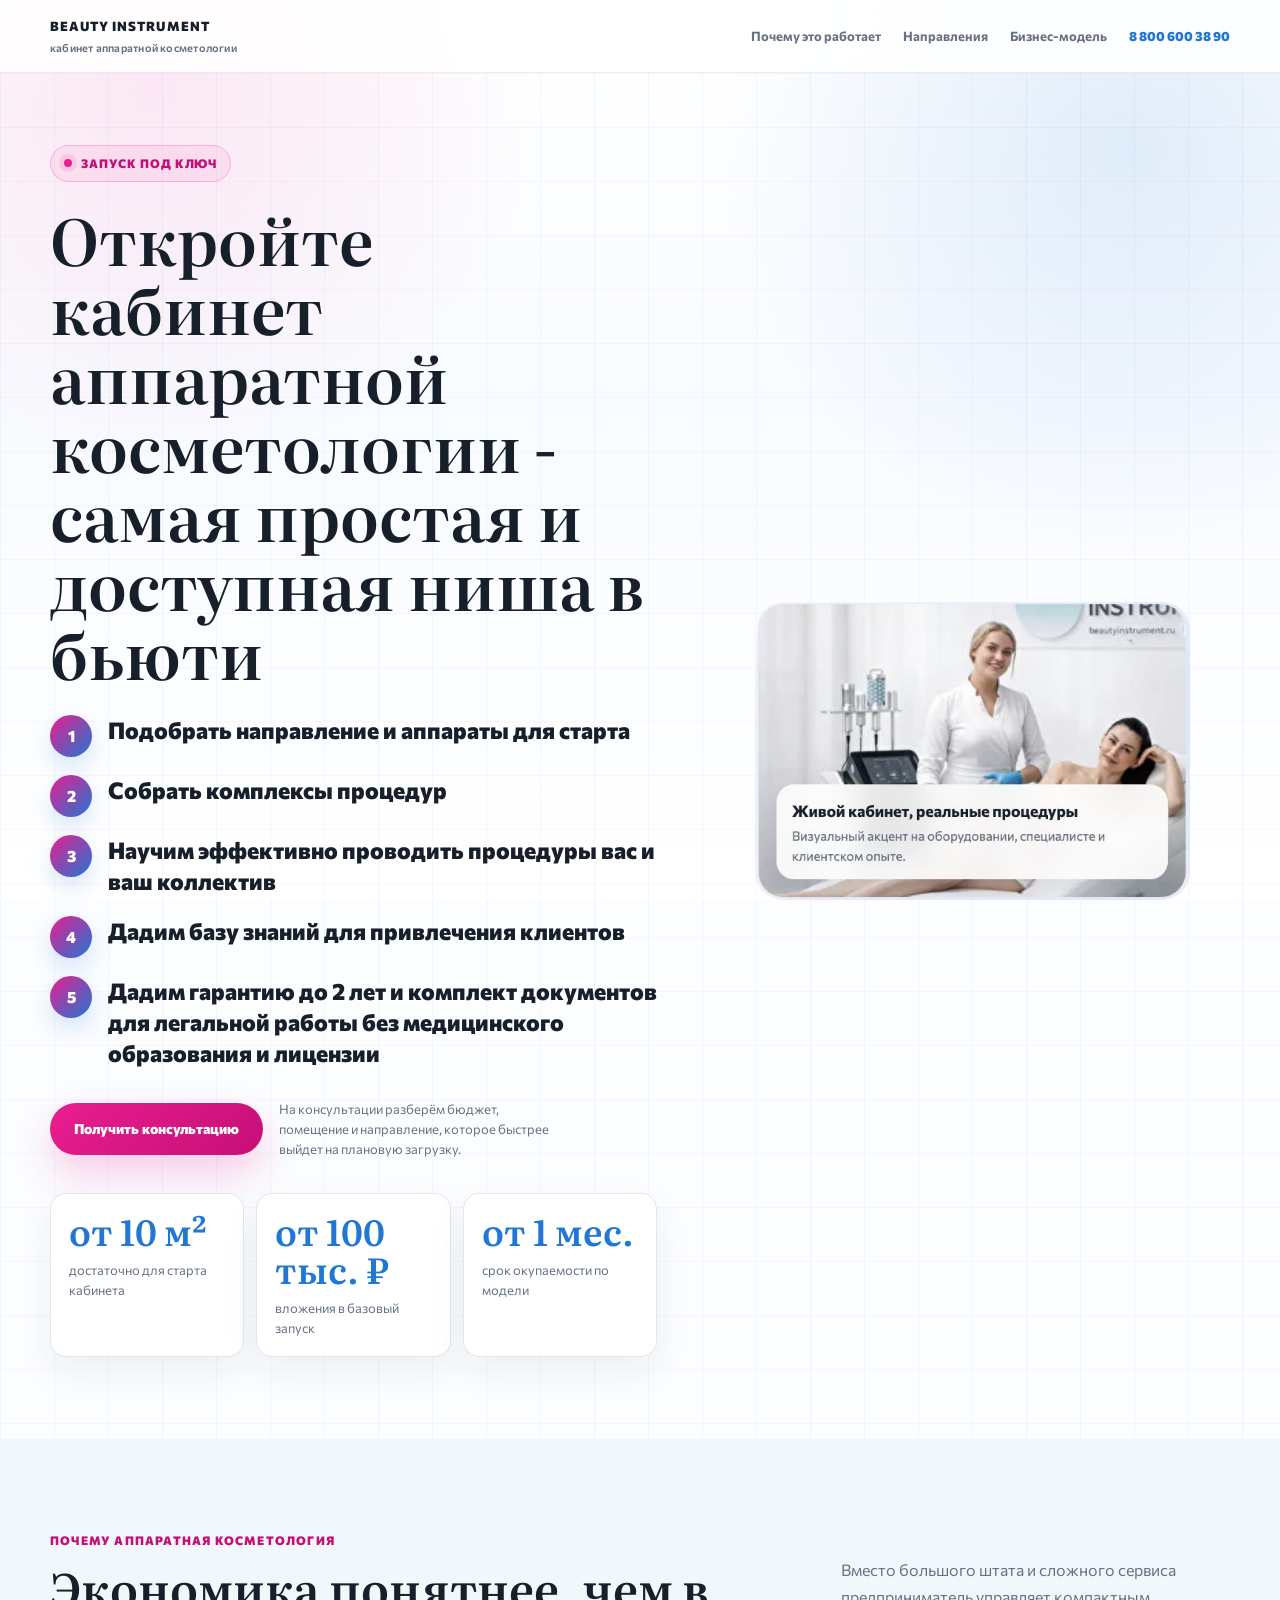
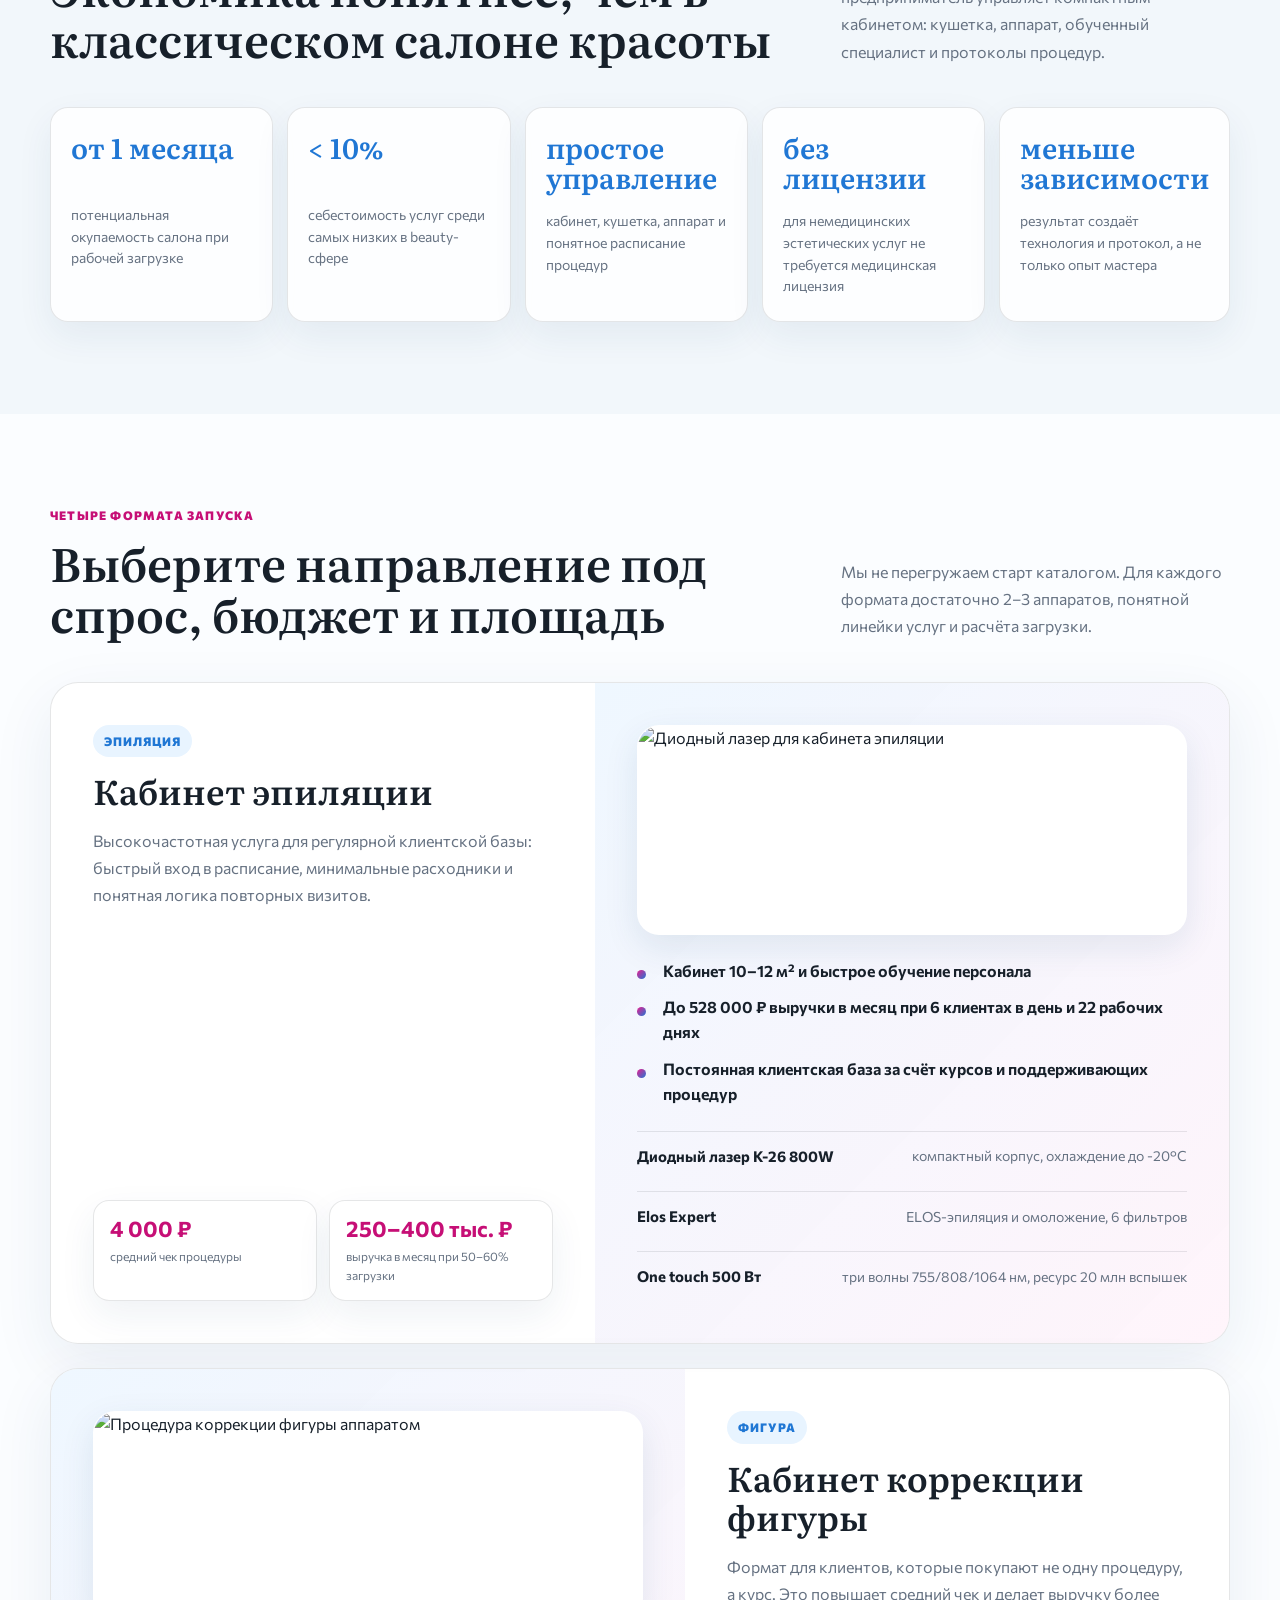
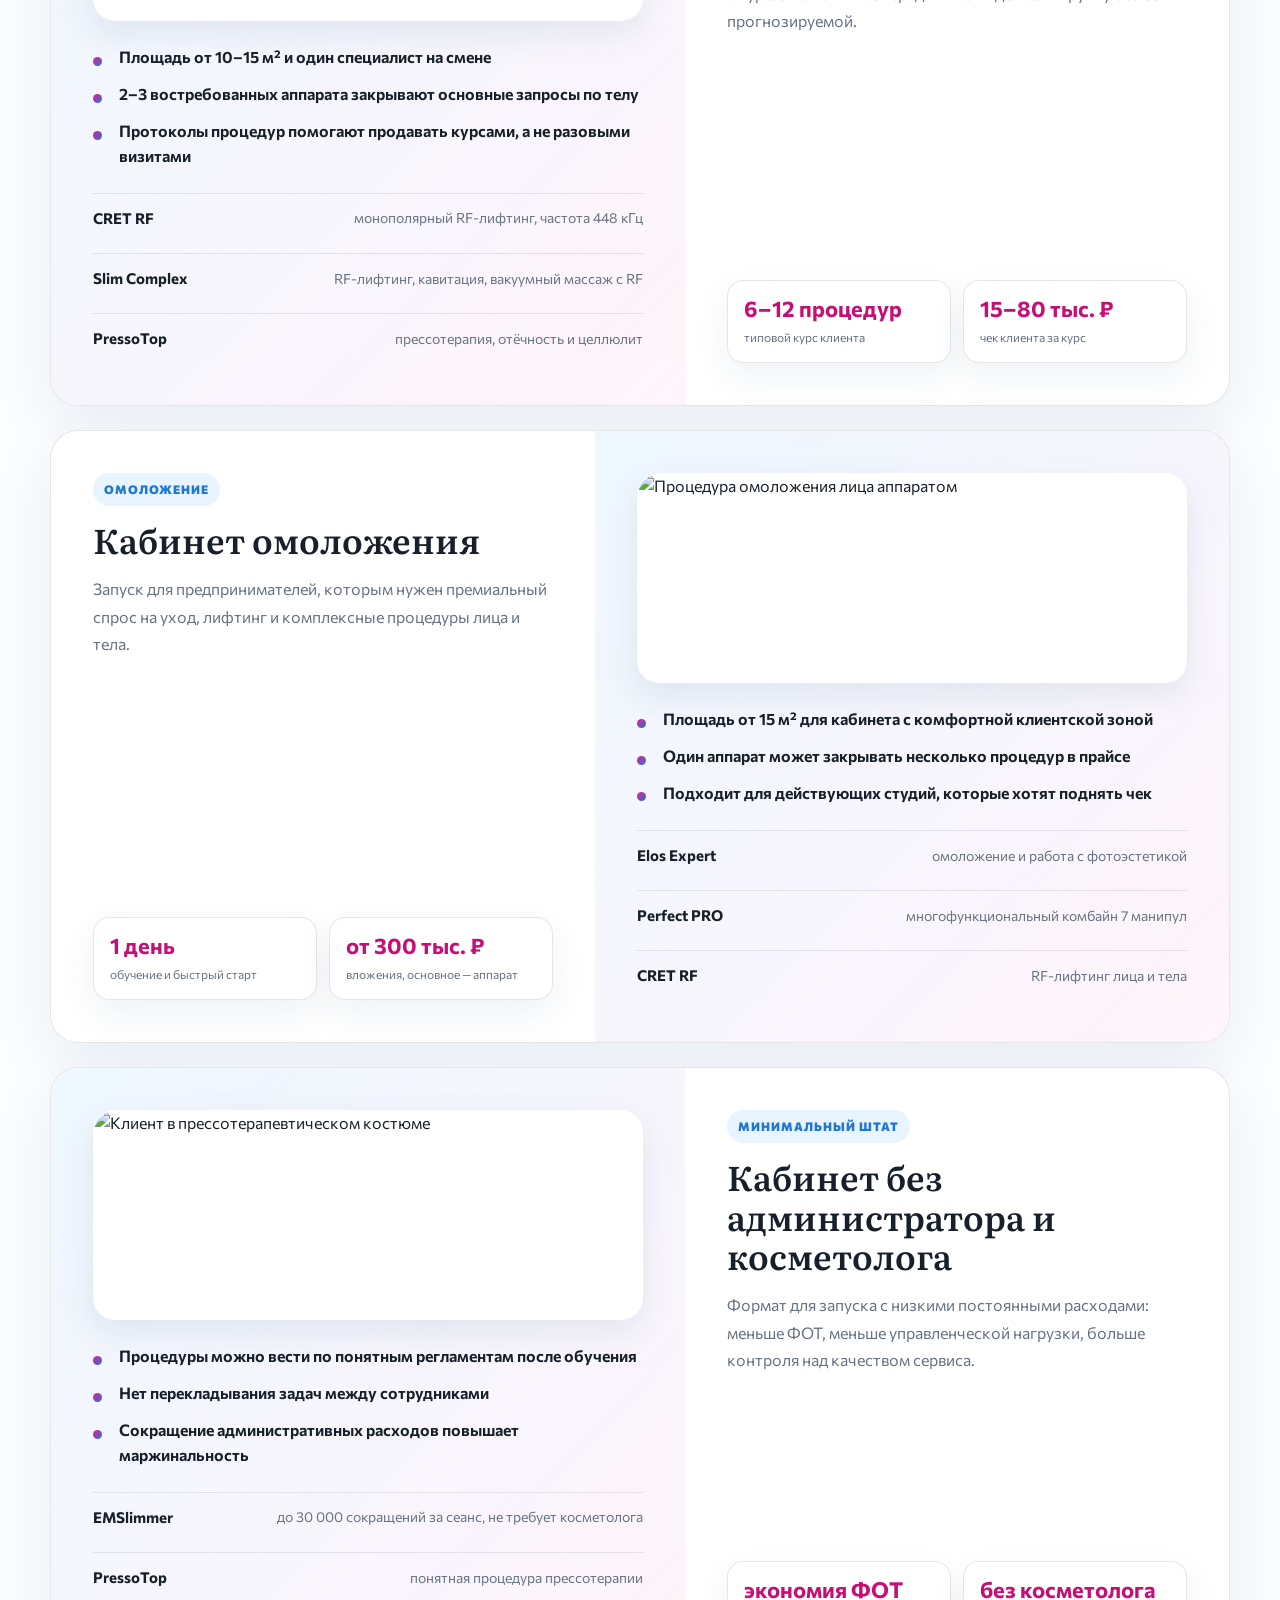
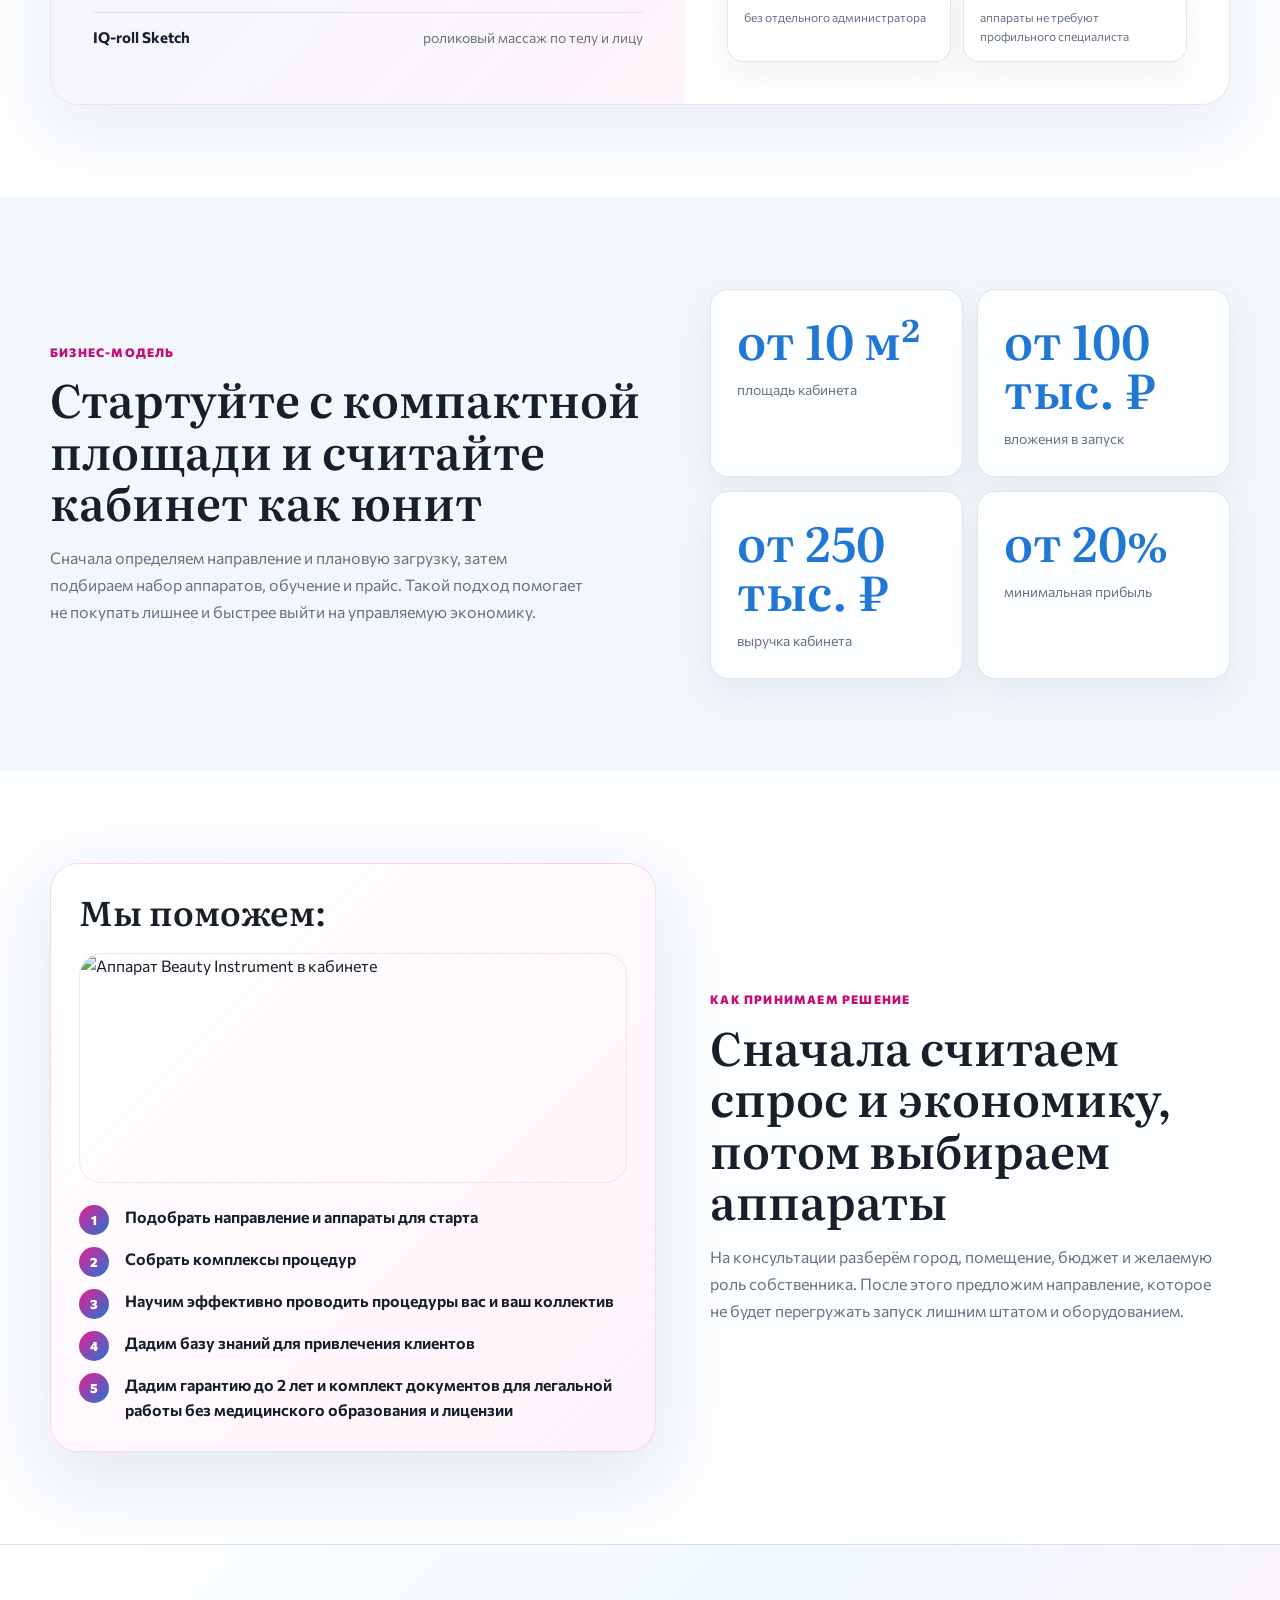
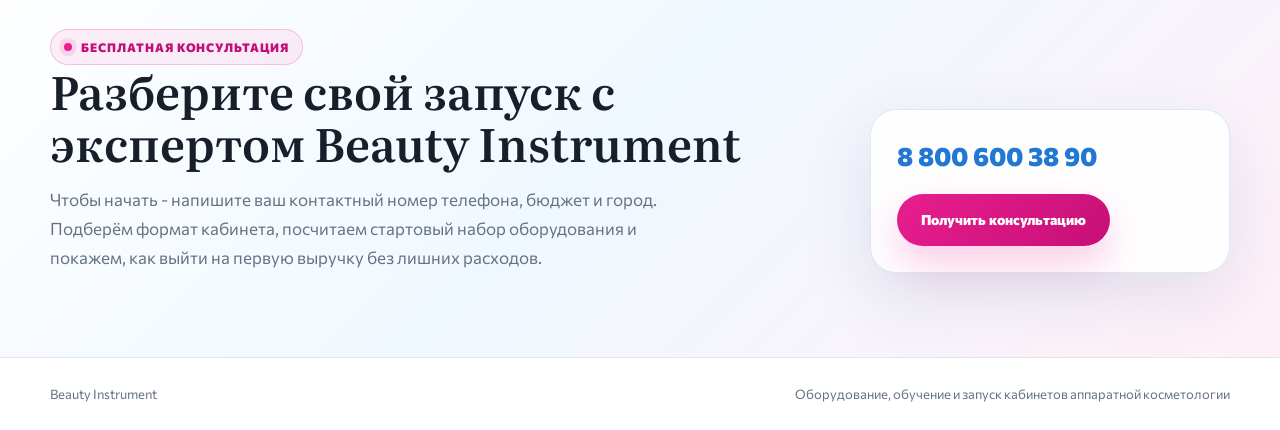
==== commit 11641400: "Replace hero photo grid" ====
--- a/index.html
+++ b/index.html
@@ -315,29 +315,25 @@
 
     .photo-board {
       position: relative;
-      display: grid;
-      grid-template-columns: 1fr 160px;
-      grid-template-rows: 330px 190px;
-      gap: 14px;
+      width: min(100%, 560px);
+      justify-self: end;
     }
 
     .photo-card {
       position: relative;
       overflow: hidden;
-      border: 1px solid rgba(32, 119, 212, .16);
-      border-radius: 26px;
-      background: #fff;
-      box-shadow: var(--shadow);
+      border-radius: 28px;
+      background: transparent;
     }
 
     .photo-card img {
       width: 100%;
       height: 100%;
-      object-fit: cover;
+      object-fit: contain;
     }
 
     .photo-card--main {
-      grid-column: 1 / 3;
+      aspect-ratio: 98 / 67;
     }
 
     .photo-card--small {
@@ -856,12 +852,8 @@
       }
 
       .photo-board {
-        grid-template-columns: 1fr 1fr;
-        grid-template-rows: 250px 150px;
-      }
-
-      .photo-card--main {
-        grid-column: 1 / 3;
+        width: 100%;
+        justify-self: stretch;
       }
 
       .direction__photo {
@@ -932,16 +924,9 @@
           </div>
         </div>
 
-        <div class="photo-board" aria-label="Фотографии кабинета и процедур аппаратной косметологии">
+        <div class="photo-board" aria-label="Фотография кабинета и процедур аппаратной косметологии">
           <figure class="photo-card photo-card--main">
-            <img src="https://optim.tildacdn.com/tild3030-6334-4362-b665-306535303838/-/cover/312x312/center/center/-/format/webp/noroot.png.webp" alt="Процедура аппаратной косметологии в кабинете">
-            <figcaption class="photo-badge"><strong>Живой кабинет, реальные процедуры</strong>Визуальный акцент на оборудовании, специалисте и клиентском опыте.</figcaption>
-          </figure>
-          <figure class="photo-card photo-card--small">
-            <img src="https://optim.tildacdn.com/tild6131-3166-4663-b161-336631646635/-/cover/312x312/center/center/-/format/webp/5V7A0064.JPG.webp" alt="Аппаратная процедура по телу">
-          </figure>
-          <figure class="photo-card photo-card--small">
-            <img src="https://optim.tildacdn.com/tild6533-6362-4633-b362-653563306261/-/cover/312x312/center/center/-/format/webp/noroot.png.webp" alt="Интерьер кабинета с аппаратами">
+            <img src="assets/hero-cabinet-visual.jpg" alt="Живой кабинет аппаратной косметологии с процедурами и оборудованием">
           </figure>
         </div>
       </div>
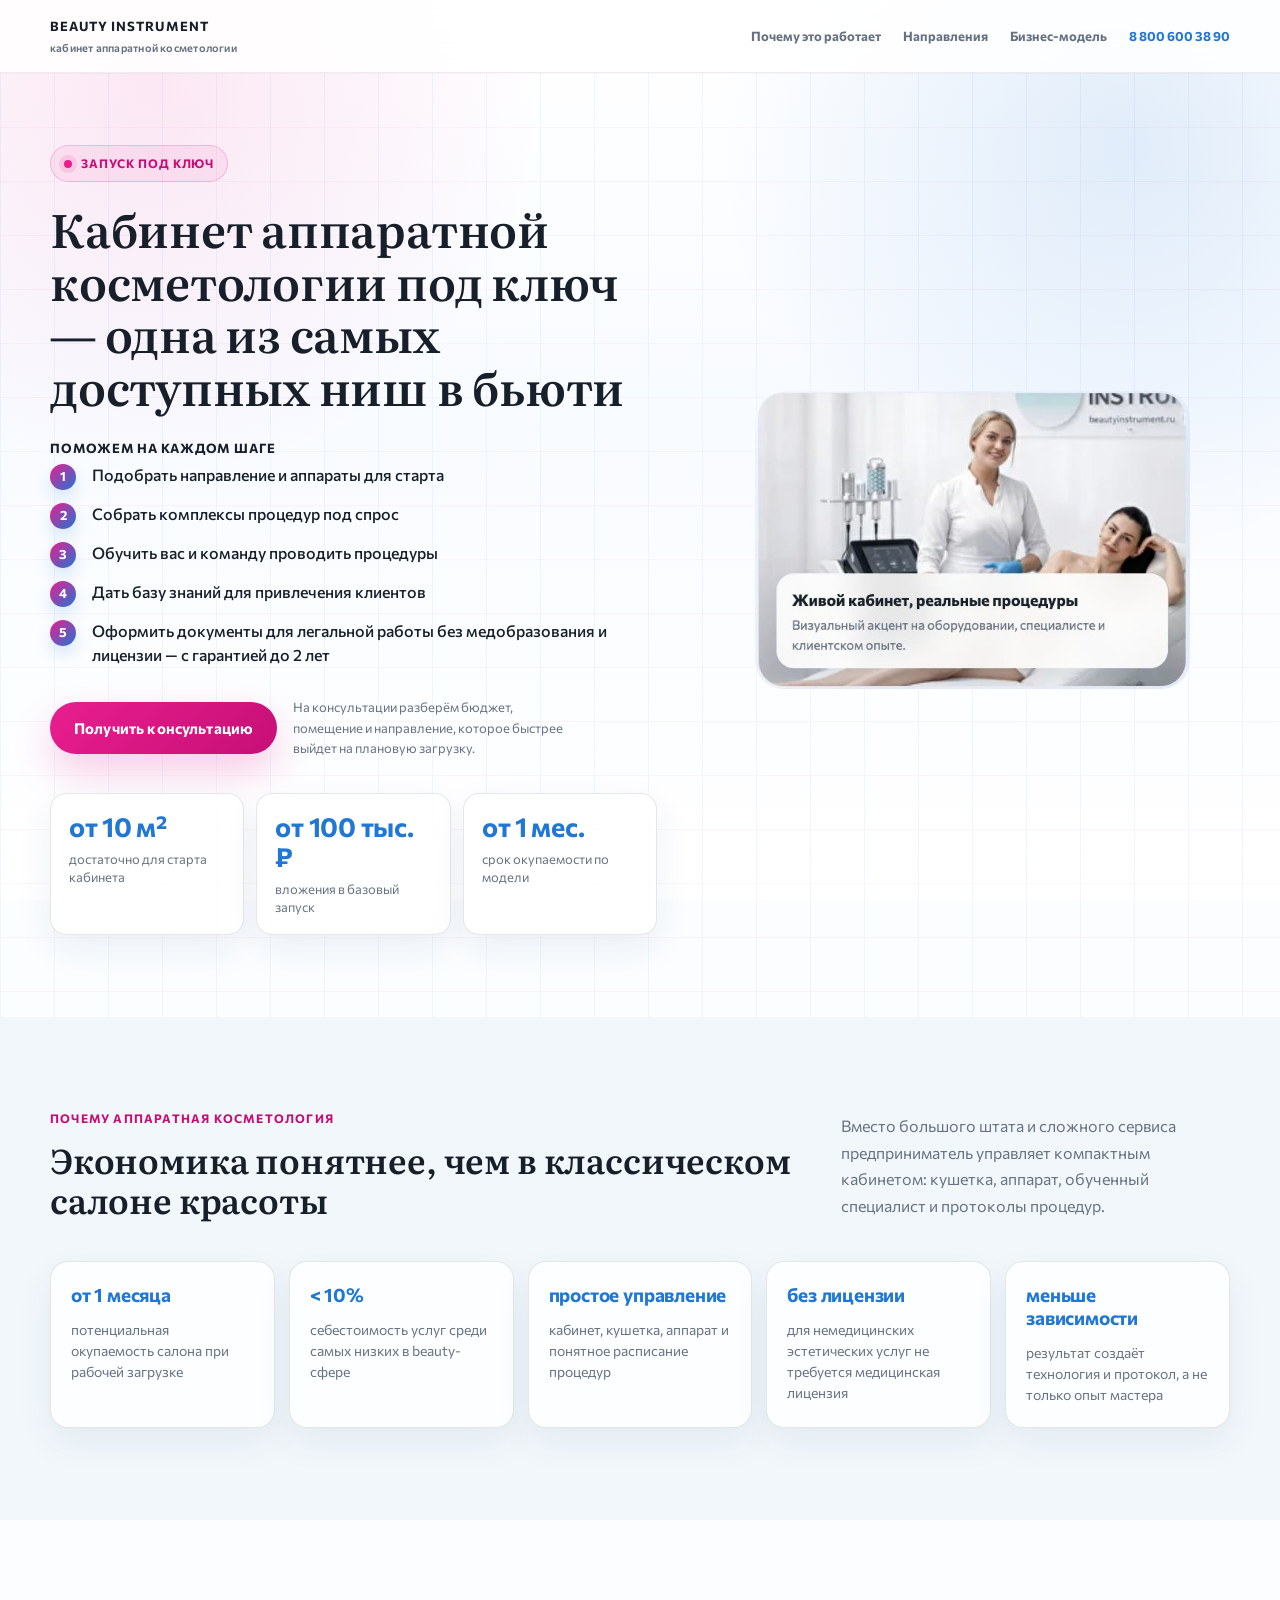
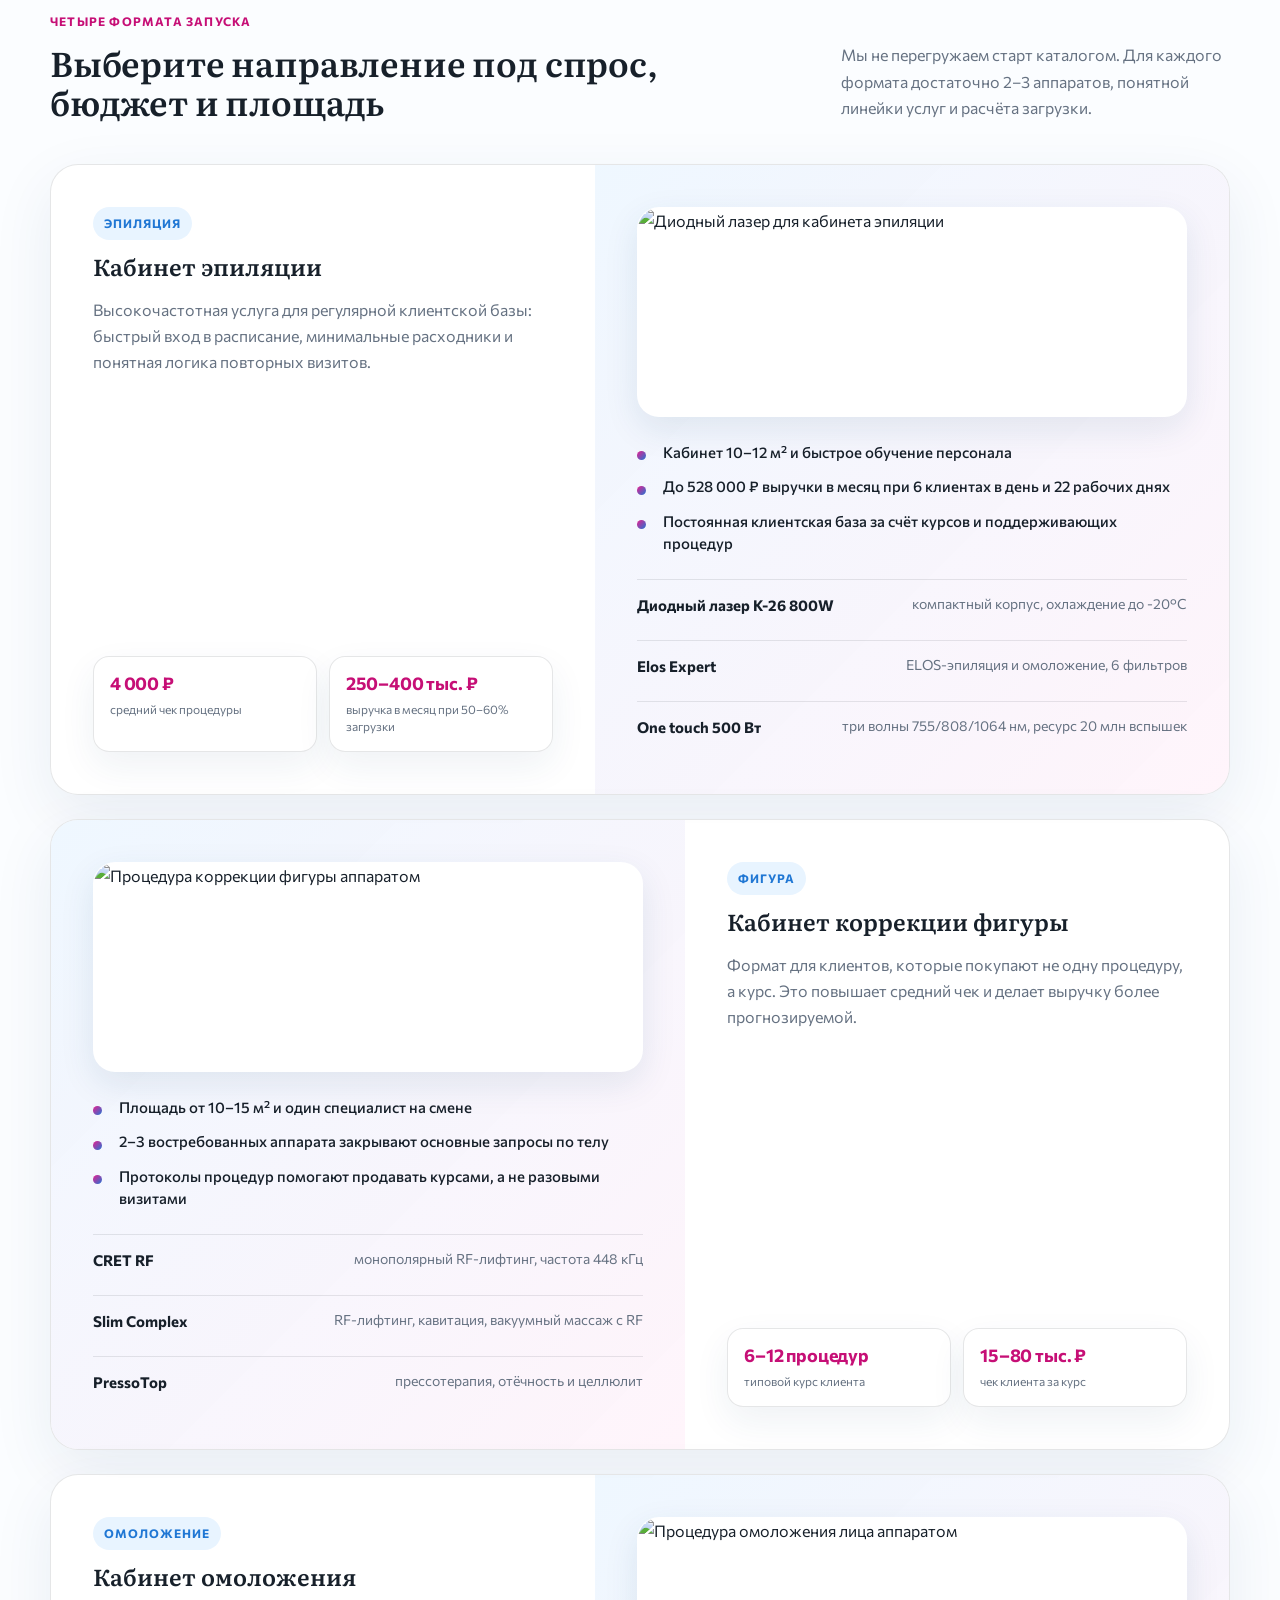
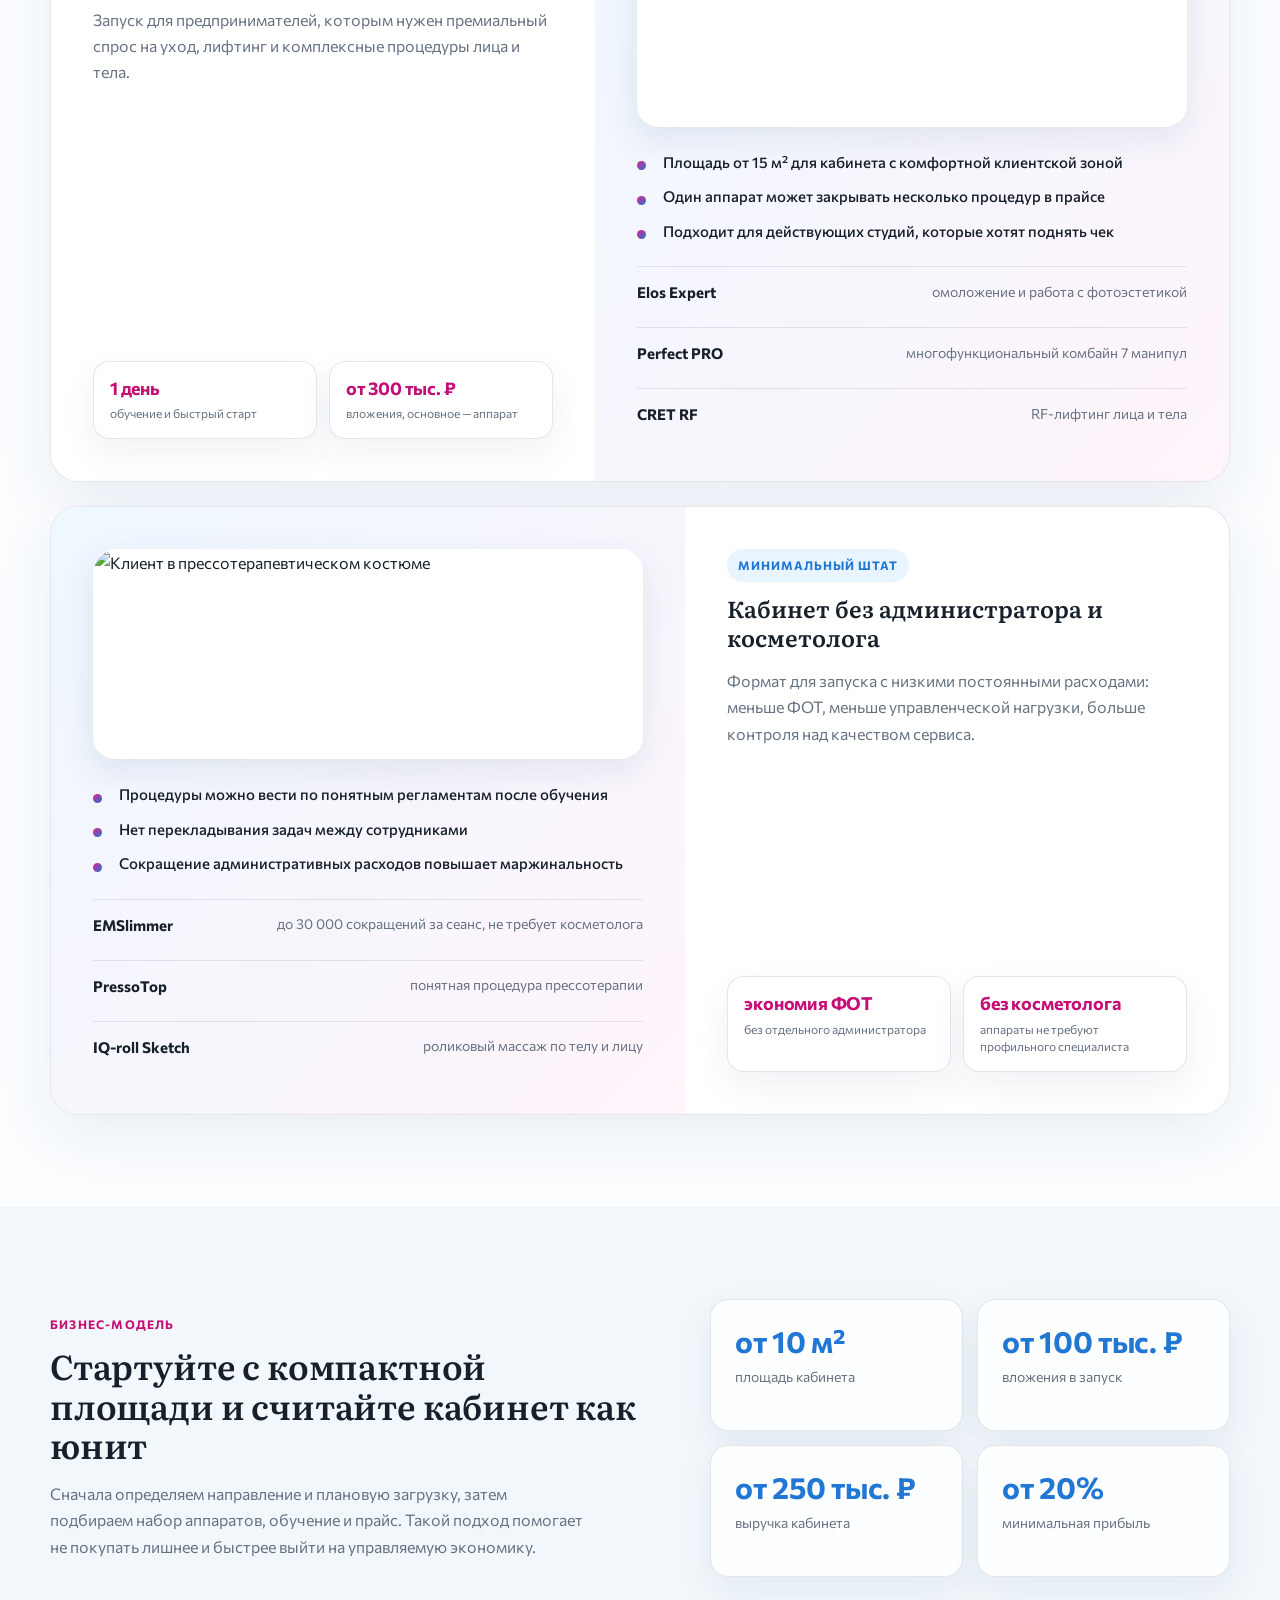
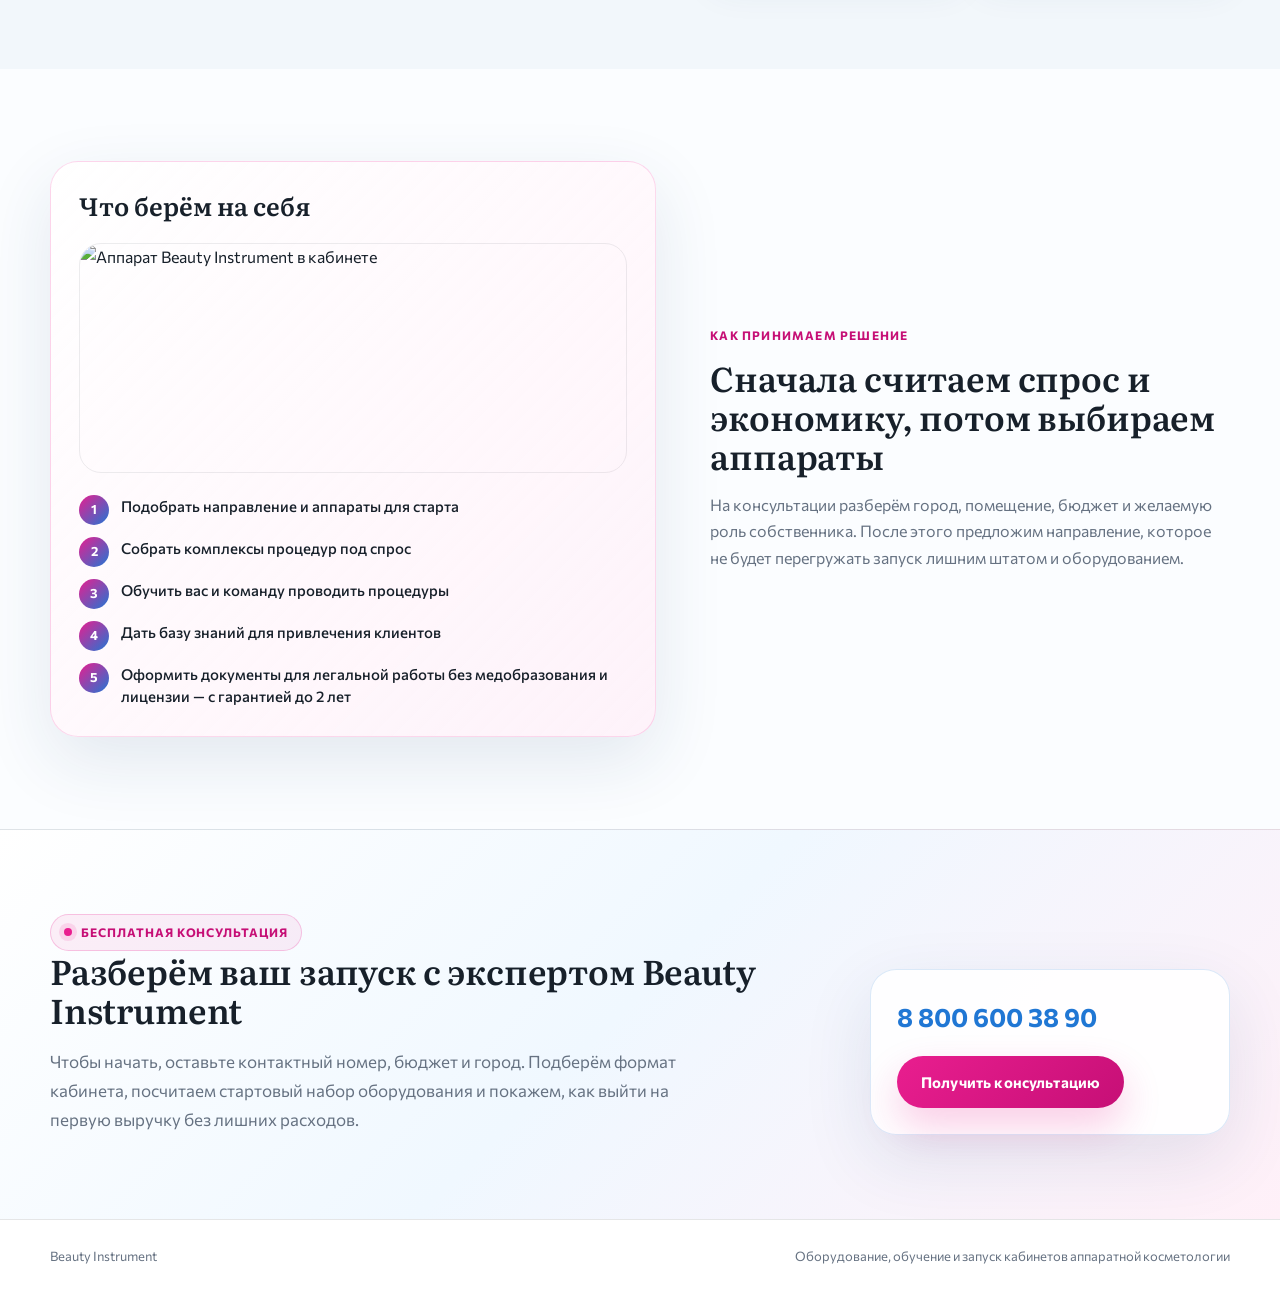
==== commit d2bbbad5: "Переработка типографики: читаемая иерархия заголовков и правки копирайтинга index.html: - Серив (Lit" ====
--- a/index.html
+++ b/index.html
@@ -7,7 +7,7 @@
   <title>Запуск кабинета аппаратной косметологии | Beauty Instrument</title>
   <link rel="preconnect" href="https://fonts.googleapis.com">
   <link rel="preconnect" href="https://fonts.gstatic.com" crossorigin>
-  <link href="https://fonts.googleapis.com/css2?family=Commissioner:wght@400;500;600;700;800&family=Literata:opsz,wght@7..72,500;7..72,600&display=swap" rel="stylesheet">
+  <link href="https://fonts.googleapis.com/css2?family=Commissioner:wght@400;500;600;700&family=Literata:opsz,wght@7..72,600;7..72,700&display=swap" rel="stylesheet">
   <style>
     :root {
       --text: #17202a;
@@ -38,8 +38,21 @@
       color: var(--text);
       background: var(--pearl);
       font-family: "Commissioner", system-ui, -apple-system, BlinkMacSystemFont, "Segoe UI", sans-serif;
-      line-height: 1.55;
+      font-size: 16px;
+      line-height: 1.6;
       text-rendering: optimizeLegibility;
+      -webkit-font-smoothing: antialiased;
+    }
+
+    /* All numeric/stat values use the sans with lining tabular figures,
+       never the serif — keeps data blocks calm and aligned. */
+    .hero__stat strong,
+    .why-card strong,
+    .metric strong,
+    .model-cell strong {
+      font-family: "Commissioner", system-ui, sans-serif;
+      font-variant-numeric: tabular-nums;
+      letter-spacing: -0.01em;
     }
 
     body::before {
@@ -103,7 +116,7 @@
     .brand {
       display: grid;
       gap: 2px;
-      font-weight: 800;
+      font-weight: 700;
       letter-spacing: .08em;
       text-transform: uppercase;
       font-size: 13px;
@@ -128,7 +141,7 @@
 
     .nav__phone {
       color: var(--blue);
-      font-weight: 800;
+      font-weight: 700;
       white-space: nowrap;
     }
 
@@ -143,8 +156,9 @@
       background: linear-gradient(135deg, var(--pink), var(--pink-deep));
       color: #fff;
       box-shadow: 0 18px 38px rgba(233, 30, 143, .22);
-      font-size: 14px;
-      font-weight: 800;
+      font-size: 15px;
+      font-weight: 700;
+      letter-spacing: .01em;
       cursor: pointer;
       transition: transform .2s ease, box-shadow .2s ease;
     }
@@ -192,7 +206,7 @@
       background: rgba(233, 30, 143, .07);
       color: var(--pink-deep);
       font-size: 12px;
-      font-weight: 800;
+      font-weight: 700;
       letter-spacing: .08em;
       text-transform: uppercase;
     }
@@ -207,57 +221,67 @@
     }
 
     h1 {
-      max-width: 780px;
-      margin-top: 22px;
+      max-width: 720px;
+      margin-top: 20px;
       font-family: "Literata", Georgia, serif;
-      font-size: clamp(38px, 5vw, 64px);
-      line-height: 1.08;
+      font-size: clamp(30px, 3.6vw, 46px);
+      line-height: 1.14;
       font-weight: 600;
-      letter-spacing: 0;
+      letter-spacing: -0.005em;
     }
 
     .hero__lead {
-      max-width: 650px;
-      margin-top: 22px;
-      color: var(--muted);
-      font-size: clamp(17px, 1.6vw, 20px);
-      line-height: 1.7;
+      max-width: 620px;
+      margin-top: 18px;
+      color: var(--muted);
+      font-size: clamp(16px, 1.3vw, 18px);
+      line-height: 1.65;
+    }
+
+    .hero-help__title {
+      margin: 26px 0 4px;
+      color: var(--text);
+      font-size: 13px;
+      font-weight: 700;
+      letter-spacing: .06em;
+      text-transform: uppercase;
     }
 
     .hero-help {
-      max-width: 820px;
-      margin: 28px 0 0;
+      max-width: 620px;
+      margin: 0;
       padding: 0;
       list-style: none;
       counter-reset: hero-help;
       display: grid;
-      gap: 18px;
+      gap: 12px;
     }
 
     .hero-help li {
       counter-increment: hero-help;
       display: grid;
-      grid-template-columns: 42px 1fr;
-      gap: 16px;
+      grid-template-columns: 28px 1fr;
+      gap: 14px;
       align-items: start;
       color: var(--text);
-      font-size: clamp(18px, 1.8vw, 24px);
-      line-height: 1.35;
-      font-weight: 800;
+      font-size: 16px;
+      line-height: 1.5;
+      font-weight: 500;
     }
 
     .hero-help li::before {
       content: counter(hero-help);
       display: grid;
       place-items: center;
-      width: 42px;
-      height: 42px;
+      width: 26px;
+      height: 26px;
+      margin-top: 1px;
       border-radius: 50%;
       background: linear-gradient(135deg, var(--pink), var(--blue));
       color: #fff;
-      box-shadow: 0 10px 22px rgba(32, 119, 212, .18);
-      font-size: 16px;
-      font-weight: 800;
+      box-shadow: 0 8px 16px rgba(32, 119, 212, .16);
+      font-size: 13px;
+      font-weight: 700;
       line-height: 1;
     }
 
@@ -300,17 +324,17 @@
     .hero__stat strong {
       display: block;
       color: var(--blue);
-      font-family: "Literata", Georgia, serif;
-      font-size: clamp(25px, 3vw, 36px);
-      line-height: 1.05;
-      font-weight: 600;
+      font-size: clamp(22px, 2.4vw, 27px);
+      line-height: 1.1;
+      font-weight: 700;
     }
 
     .hero__stat span {
       display: block;
-      margin-top: 10px;
+      margin-top: 8px;
       color: var(--muted);
       font-size: 13px;
+      line-height: 1.4;
     }
 
     .photo-board {
@@ -382,25 +406,25 @@
       margin-bottom: 12px;
       color: var(--pink-deep);
       font-size: 12px;
-      font-weight: 800;
+      font-weight: 700;
       letter-spacing: .1em;
       text-transform: uppercase;
     }
 
     h2 {
-      font-family: "Literata", Georgia, serif;
-      font-size: clamp(30px, 4vw, 46px);
-      line-height: 1.12;
-      font-weight: 600;
-      letter-spacing: 0;
-    }
-
-    h3 {
-      margin-top: 14px;
       font-family: "Literata", Georgia, serif;
       font-size: clamp(25px, 3vw, 34px);
       line-height: 1.16;
       font-weight: 600;
+      letter-spacing: -0.005em;
+    }
+
+    h3 {
+      margin-top: 12px;
+      font-family: "Literata", Georgia, serif;
+      font-size: clamp(19px, 2vw, 23px);
+      line-height: 1.25;
+      font-weight: 600;
       letter-spacing: 0;
     }
 
@@ -408,7 +432,7 @@
     .direction__text {
       color: var(--muted);
       font-size: 16px;
-      line-height: 1.7;
+      line-height: 1.65;
     }
 
     .why-grid {
@@ -418,26 +442,25 @@
     }
 
     .why-card {
-      min-height: 205px;
-      padding: 24px 20px;
+      min-height: 150px;
+      padding: 22px 20px;
       border-radius: var(--radius);
     }
 
     .why-card strong {
       display: block;
-      min-height: 54px;
       color: var(--blue);
-      font-family: "Literata", Georgia, serif;
-      font-size: 28px;
-      line-height: 1.08;
-      font-weight: 600;
+      font-size: 19px;
+      line-height: 1.2;
+      font-weight: 700;
     }
 
     .why-card span {
       display: block;
-      margin-top: 18px;
+      margin-top: 12px;
       color: var(--muted);
       font-size: 14px;
+      line-height: 1.5;
     }
 
     .directions {
@@ -483,7 +506,7 @@
       background: var(--blue-soft);
       color: var(--blue);
       font-size: 12px;
-      font-weight: 800;
+      font-weight: 700;
       letter-spacing: .08em;
       text-transform: uppercase;
     }
@@ -507,8 +530,9 @@
     .metric strong {
       display: block;
       color: var(--pink-deep);
-      font-size: 22px;
-      line-height: 1.12;
+      font-size: 18px;
+      line-height: 1.2;
+      font-weight: 700;
     }
 
     .metric span {
@@ -516,6 +540,7 @@
       margin-top: 6px;
       color: var(--muted);
       font-size: 12px;
+      line-height: 1.4;
     }
 
     .direction__details {
@@ -551,7 +576,9 @@
       position: relative;
       padding-left: 26px;
       color: var(--text);
-      font-weight: 650;
+      font-size: 15px;
+      line-height: 1.5;
+      font-weight: 500;
     }
 
     .benefits li::before {
@@ -600,25 +627,25 @@
     }
 
     .model-cell {
-      min-height: 176px;
-      padding: 26px;
+      min-height: 132px;
+      padding: 24px;
       border-radius: var(--radius);
     }
 
     .model-cell strong {
       display: block;
       color: var(--blue);
-      font-family: "Literata", Georgia, serif;
-      font-size: clamp(32px, 4vw, 48px);
-      line-height: 1.02;
-      font-weight: 600;
+      font-size: clamp(24px, 2.6vw, 30px);
+      line-height: 1.1;
+      font-weight: 700;
     }
 
     .model-cell span {
       display: block;
-      margin-top: 14px;
+      margin-top: 10px;
       color: var(--muted);
       font-size: 14px;
+      line-height: 1.45;
     }
 
     .support-card {
@@ -632,7 +659,7 @@
     .support-card h3 {
       margin: 0;
       color: var(--text);
-      font-size: clamp(26px, 3vw, 34px);
+      font-size: clamp(20px, 2.2vw, 25px);
     }
 
     .support-card p {
@@ -666,7 +693,7 @@
       background: #fff;
       color: var(--blue);
       font-size: 13px;
-      font-weight: 800;
+      font-weight: 700;
       box-shadow: inset 0 0 0 1px rgba(32, 119, 212, .12);
     }
 
@@ -682,11 +709,13 @@
     .help-list li {
       counter-increment: help;
       display: grid;
-      grid-template-columns: 34px 1fr;
+      grid-template-columns: 30px 1fr;
       gap: 12px;
       align-items: start;
       color: var(--text);
-      font-weight: 650;
+      font-size: 15px;
+      line-height: 1.5;
+      font-weight: 500;
     }
 
     .help-list li::before {
@@ -699,7 +728,7 @@
       background: linear-gradient(135deg, var(--pink), var(--blue));
       color: #fff;
       font-size: 13px;
-      font-weight: 800;
+      font-weight: 700;
       line-height: 1;
     }
 
@@ -741,7 +770,7 @@
       margin-bottom: 18px;
       color: var(--blue);
       font-size: 26px;
-      font-weight: 800;
+      font-weight: 700;
       white-space: nowrap;
     }
 
@@ -820,27 +849,27 @@
       }
 
       h1 {
-        font-size: clamp(34px, 10vw, 46px);
+        font-size: clamp(26px, 7vw, 34px);
       }
 
       h2 {
-        font-size: clamp(28px, 8vw, 38px);
+        font-size: clamp(23px, 6vw, 30px);
       }
 
       .hero-help {
-        gap: 14px;
+        gap: 12px;
       }
 
       .hero-help li {
-        grid-template-columns: 36px 1fr;
+        grid-template-columns: 26px 1fr;
         gap: 12px;
-        font-size: 17px;
+        font-size: 15px;
       }
 
       .hero-help li::before {
-        width: 36px;
-        height: 36px;
-        font-size: 14px;
+        width: 26px;
+        height: 26px;
+        font-size: 13px;
       }
 
       .hero__stats,
@@ -896,13 +925,14 @@
       <div class="hero__inner">
         <div>
           <span class="kicker">Запуск под ключ</span>
-          <h1>Откройте кабинет аппаратной косметологии - самая простая и доступная ниша в бьюти</h1>
-          <ol class="hero-help" aria-label="Что мы поможем сделать">
+          <h1>Кабинет аппаратной косметологии под ключ — одна из самых доступных ниш в бьюти</h1>
+          <p class="hero-help__title">Поможем на каждом шаге</p>
+          <ol class="hero-help" aria-label="Что мы берём на себя">
             <li>Подобрать направление и аппараты для старта</li>
-            <li>Собрать комплексы процедур</li>
-            <li>Научим эффективно проводить процедуры вас и ваш коллектив</li>
-            <li>Дадим базу знаний для привлечения клиентов</li>
-            <li>Дадим гарантию до 2 лет и комплект документов для легальной работы без медицинского образования и лицензии</li>
+            <li>Собрать комплексы процедур под спрос</li>
+            <li>Обучить вас и команду проводить процедуры</li>
+            <li>Дать базу знаний для привлечения клиентов</li>
+            <li>Оформить документы для легальной работы без медобразования и лицензии — с гарантией до 2 лет</li>
           </ol>
           <div class="hero__actions">
             <a class="button" href="#consult">Получить консультацию</a>
@@ -1153,16 +1183,16 @@
       <section class="section">
         <div class="wrap model">
           <div class="support-card">
-            <h3>Мы поможем:</h3>
+            <h3>Что берём на себя</h3>
             <div class="support-photo">
               <img src="https://optim.tildacdn.com/tild6238-6232-4338-b532-313236636166/-/resize/480x360/-/format/webp/noroot.png.webp" alt="Аппарат Beauty Instrument в кабинете">
             </div>
             <ol class="help-list">
               <li>Подобрать направление и аппараты для старта</li>
-              <li>Собрать комплексы процедур</li>
-              <li>Научим эффективно проводить процедуры вас и ваш коллектив</li>
-              <li>Дадим базу знаний для привлечения клиентов</li>
-              <li>Дадим гарантию до 2 лет и комплект документов для легальной работы без медицинского образования и лицензии</li>
+              <li>Собрать комплексы процедур под спрос</li>
+              <li>Обучить вас и команду проводить процедуры</li>
+              <li>Дать базу знаний для привлечения клиентов</li>
+              <li>Оформить документы для легальной работы без медобразования и лицензии — с гарантией до 2 лет</li>
             </ol>
           </div>
           <div>
@@ -1178,8 +1208,8 @@
       <div class="cta__inner">
         <div>
           <span class="kicker">Бесплатная консультация</span>
-          <h2>Разберите свой запуск с экспертом Beauty Instrument</h2>
-          <p>Чтобы начать - напишите ваш контактный номер телефона, бюджет и город. Подберём формат кабинета, посчитаем стартовый набор оборудования и покажем, как выйти на первую выручку без лишних расходов.</p>
+          <h2>Разберём ваш запуск с экспертом Beauty Instrument</h2>
+          <p>Чтобы начать, оставьте контактный номер, бюджет и город. Подберём формат кабинета, посчитаем стартовый набор оборудования и покажем, как выйти на первую выручку без лишних расходов.</p>
         </div>
         <div class="cta__panel">
           <a class="cta__phone" href="tel:88006003890">8 800 600 38 90</a>
